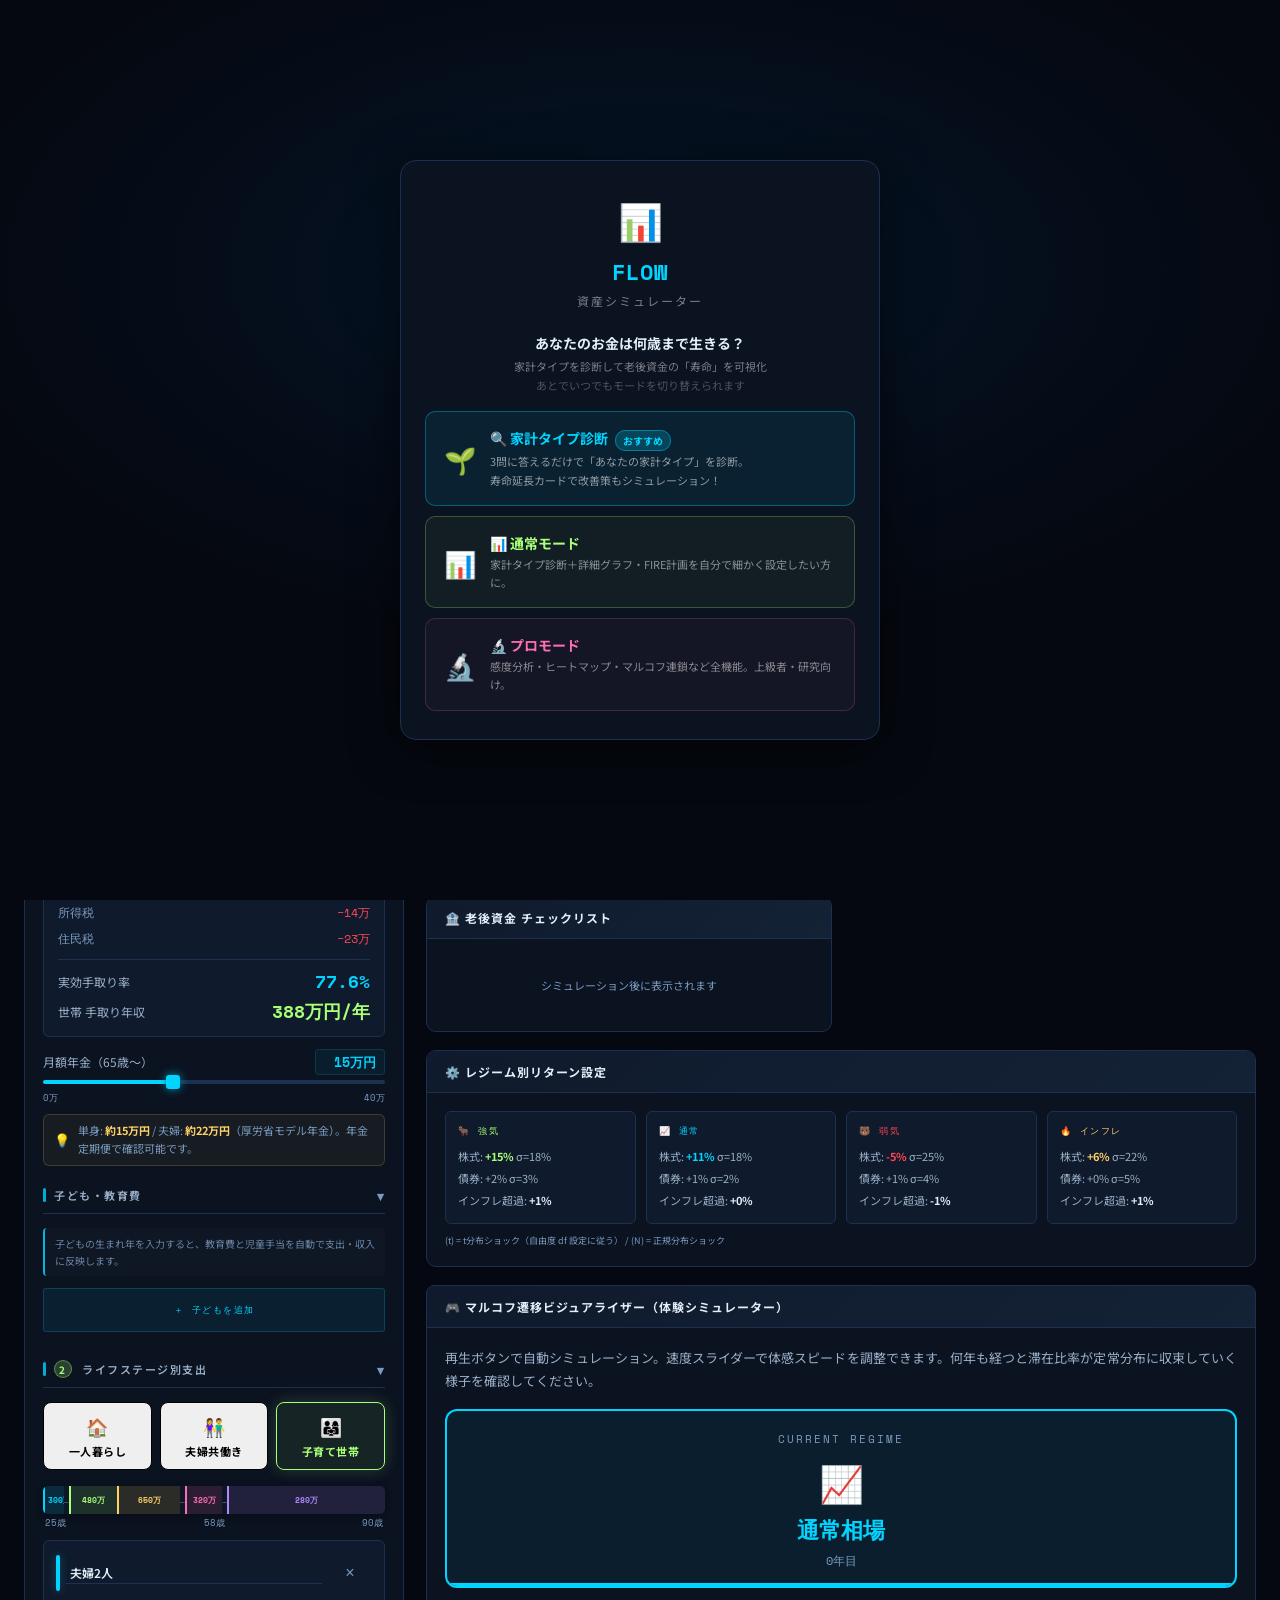
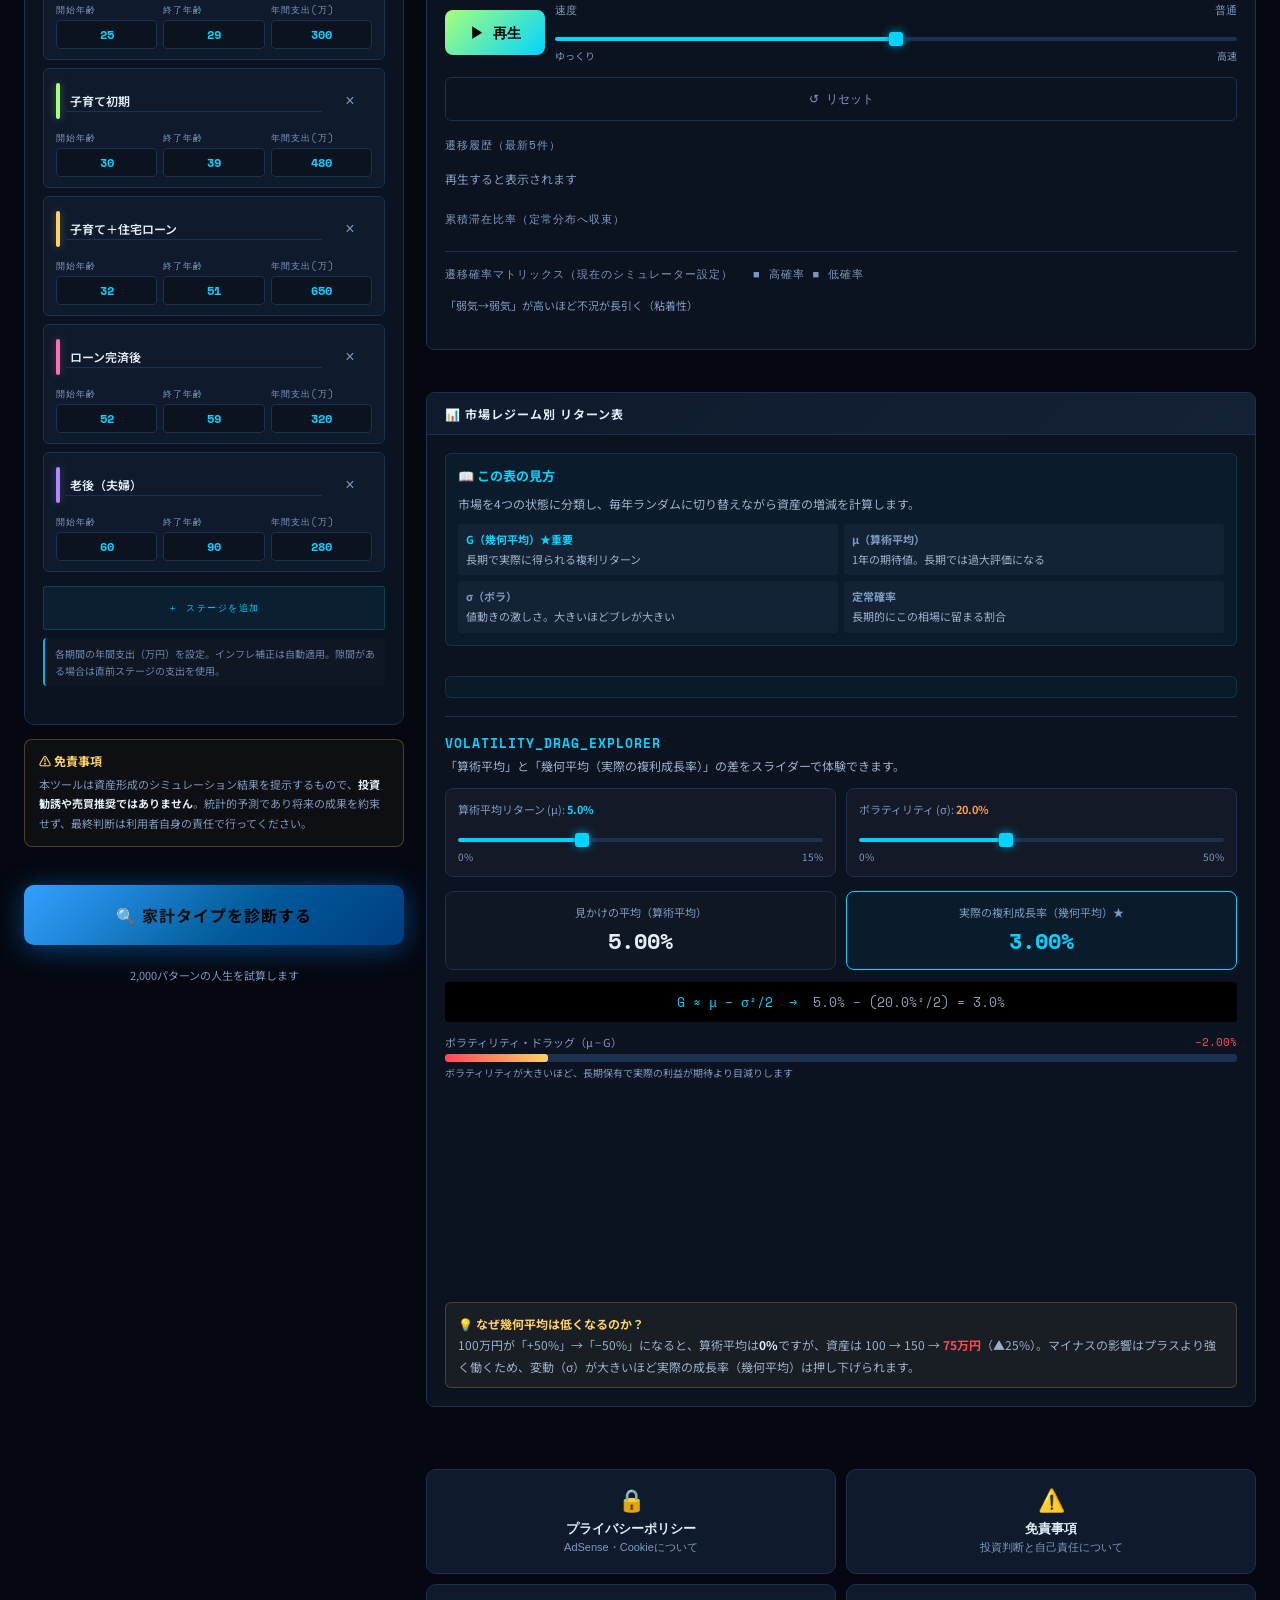
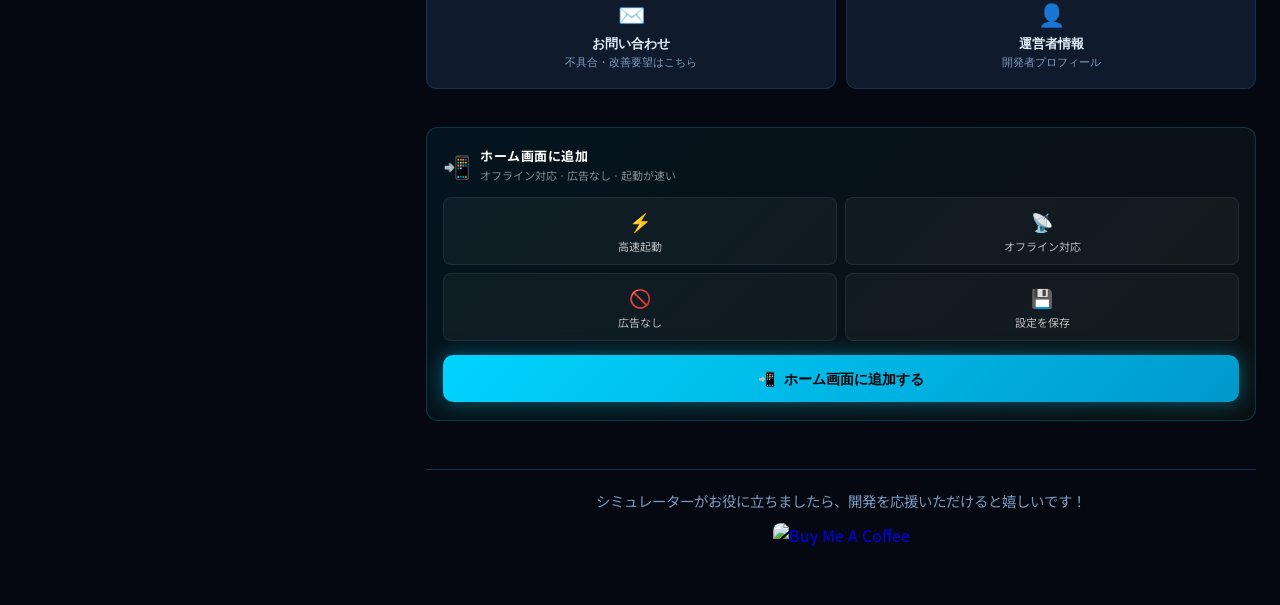
==== index.html @ 9e1165f8 "Add household diagnosis panel and refine UI Introduce a new household-type diagnosis engine (diagnos" ====
<!DOCTYPE html>
<html lang="ja">
<head>
<meta charset="UTF-8">
<link rel="manifest" href="./manifest.json">
<!-- ===== PWA: メタタグ ===== -->
<meta name="description" content="FLOW｜資産運用・早期退職シミュレーション。モンテカルロ法で成功率を算出。">
<meta property="og:title" content="FLOW | 資産シミュレーター">
<meta property="og:description" content="モンテカルロ法・マルコフ連鎖・t分布で将来の資産を2,000パターン試算。FIRE達成年齢と成功率を計算します。">
<meta property="og:type" content="website">
<meta property="og:locale" content="ja_JP">
<meta name="twitter:card" content="summary">
<meta name="twitter:title" content="FLOW | 資産シミュレーター">
<meta name="twitter:description" content="モンテカルロ法でFIRE達成確率を試算。無料・広告なし。">
<meta name="theme-color" content="#050810">
<meta name="mobile-web-app-capable" content="yes">
<meta name="apple-mobile-web-app-capable" content="yes">
<meta name="apple-mobile-web-app-status-bar-style" content="black-translucent">
<meta name="apple-mobile-web-app-title" content="FLOW">
<meta name="application-name" content="FLOW">
<meta name="msapplication-TileColor" content="#1e3a5f">
<meta name="format-detection" content="telephone=no">

<!-- Favicon -->
<link rel="icon" href="data:image/svg+xml,%3Csvg xmlns='http://www.w3.org/2000/svg' viewBox='0 0 32 32'%3E%3Crect width='32' height='32' rx='6' fill='%231e3a5f'/%3E%3Crect x='8' y='18' width='4' height='6' rx='1' fill='%2300d4ff'/%3E%3Crect x='14' y='12' width='4' height='12' rx='1' fill='%2300d4ff'/%3E%3Crect x='20' y='6' width='4' height='18' rx='1' fill='%23a8ff78'/%3E%3C/svg%3E">

<meta name="viewport" content="width=device-width, initial-scale=1.0, viewport-fit=cover">
<title>FLOW | 資産シミュレーター</title>

<!-- MathJax設定（最速キャプチャのためインライン維持） -->
<script>
  window.MathJax = {
    tex: {
      inlineMath: [['$', '$'], ['\\(', '\\)']],
      displayMath: [['$$', '$$'], ['\\[', '\\]']]
    }
  };
  // beforeinstallpromptを最速でキャプチャ
  window.__pwaInstallEvent = null;
  window.addEventListener('beforeinstallprompt', function(e) {
    e.preventDefault();
    window.__pwaInstallEvent = e;
  });
</script>

<!-- 外部ライブラリ
     SRI (Subresource Integrity) ハッシュ付き読み込み
     ※ハッシュ値は初回デプロイ時に下記コマンドで再生成してください:
       curl -s <URL> | openssl dgst -sha384 -binary | openssl base64 -A
     crossorigin="anonymous" は SRI 検証に必須です。
-->
<script id="MathJax-script" async
  src="https://cdn.jsdelivr.net/npm/mathjax@3/es5/tex-mml-chtml.js"
  integrity="sha384-Wuix6BuhrWbjDBs24bXrjf4ZQ5aFeFWBuKkFekO2t8xFU0iNaLQfp2K6/1Nxveei"
  crossorigin="anonymous"></script>
<link
  href="https://fonts.googleapis.com/css2?family=Noto+Sans+JP:wght@300;400;500;700&family=Space+Mono:wght@400;700&display=swap"
  rel="stylesheet"
  crossorigin="anonymous">
<script
  src="https://cdn.jsdelivr.net/npm/chart.js@4.4.0/dist/chart.umd.min.js"
  integrity="sha384-e6nUZLBkQ86NJ6TVVKAeSaK8jWa3NhkYWZFomE39AvDbQWeie9PlQqM3pmYW5d1g"
  crossorigin="anonymous"></script>
<script
  src="https://cdn.jsdelivr.net/npm/chartjs-plugin-annotation@3.0.1/dist/chartjs-plugin-annotation.min.js"
  integrity="sha384-oNtu+d18330MVFpltUTve1DatxCkkctlpA2AC3GulbVFOSqhHdDat3qHse/Lbuek"
  crossorigin="anonymous"></script>

<!-- アプリスタイルシート -->
<link rel="stylesheet" href="./styles.css">

<!-- 初心者モード補助スクリプト: setMode フックと FIRE 値固定 -->
<script>
(function() {
  'use strict';
  // setMode が splash.js で定義された後にラップする
  window.addEventListener('DOMContentLoaded', function() {
    var _origSetMode = window.setMode;
    window.setMode = function(mode) {
      if (typeof _origSetMode === 'function') _origSetMode(mode);
      // beginner モード時は FIRE threshold を 99999 に固定
      if (mode === 'beginner') {
        var ft = document.getElementById('fire-threshold');
        if (ft) { ft.value = 99999; ft.dispatchEvent(new Event('input', {bubbles:true})); }
      }
    };

    // スマホ：入力フォーカス時にズームを防ぐ（iOS Safari対策）
    // font-size 16px 以上なら自動ズームしない
    document.querySelectorAll('input[type="number"], input[type="range"]').forEach(function(el) {
      el.style.fontSize = el.style.fontSize || '';
    });
  });

  // スワイプでページが拡大しないようにtouch-actionを設定
  document.addEventListener('touchmove', function(e) {
    if (e.touches.length > 1) return; // ピンチズームは許可
  }, { passive: true });
})();
</script>

<!-- スプラッシュ画面ロジック（DOMContentLoaded前に実行が必要） -->
<script src="./splash.js"></script>

</head>
<body data-mode="beginner">

<!-- ===== MODE SELECTION SPLASH ===== -->
<div id="mode-splash" style="
  position:fixed;inset:0;z-index:99999;
  background:radial-gradient(ellipse 80% 60% at 50% 30%, rgba(0,80,150,.18) 0%, transparent 70%), var(--bg, #050810);
  display:flex;align-items:center;justify-content:center;
  padding:20px;
">
  <div style="
    max-width:480px;width:100%;
    background:var(--surface,#0b1220);
    border:1px solid var(--border,#1c3050);
    border-radius:16px;
    padding:32px 24px 28px;
    text-align:center;
    box-shadow:0 8px 48px rgba(0,0,0,.6);
  ">
    <div style="font-size:36px;margin-bottom:10px;">📊</div>
    <div style="font-family:'Space Mono',monospace;font-size:22px;font-weight:700;color:#00d4ff;letter-spacing:1px;margin-bottom:4px;">FLOW</div>
    <div style="font-size:12px;color:rgba(255,255,255,.45);letter-spacing:2px;margin-bottom:24px;">資産シミュレーター</div>

    <div style="font-size:14px;font-weight:700;color:#e2eef8;margin-bottom:4px;">
      あなたのお金は何歳まで生きる？
    </div>
    <div style="font-size:11px;color:rgba(255,255,255,.45);margin-bottom:16px;line-height:1.7;">
      家計タイプを診断して老後資金の「寿命」を可視化<br>
      <span style="opacity:.6;">あとでいつでもモードを切り替えられます</span>
    </div>

    <div style="display:flex;flex-direction:column;gap:10px;">
      <button onclick="startWithMode('beginner')" style="
        padding:16px 18px;border-radius:10px;border:1px solid rgba(0,212,255,.35);
        background:rgba(0,212,255,.08);color:#e2eef8;cursor:pointer;
        text-align:left;display:flex;align-items:center;gap:14px;
        transition:all .2s;font-family:'Noto Sans JP',sans-serif;
      " onmouseover="this.style.borderColor='rgba(0,212,255,.7)';this.style.background='rgba(0,212,255,.14)';"
         onmouseout="this.style.borderColor='rgba(0,212,255,.35)';this.style.background='rgba(0,212,255,.08)';">
        <span style="font-size:26px;">🌱</span>
        <div>
          <div style="font-size:14px;font-weight:700;color:#00d4ff;margin-bottom:4px;">🔍 家計タイプ診断 <span style="font-size:10px;background:rgba(0,212,255,.2);border:1px solid rgba(0,212,255,.4);padding:2px 7px;border-radius:10px;vertical-align:middle;margin-left:4px;">おすすめ</span></div>
          <div style="font-size:11px;color:rgba(255,255,255,.55);line-height:1.7;">3問に答えるだけで「あなたの家計タイプ」を診断。<br>寿命延長カードで改善策もシミュレーション！</div>
        </div>
      </button>

      <button onclick="startWithMode('normal')" style="
        padding:16px 18px;border-radius:10px;border:1px solid rgba(168,255,120,.25);
        background:rgba(168,255,120,.05);color:#e2eef8;cursor:pointer;
        text-align:left;display:flex;align-items:center;gap:14px;
        transition:all .2s;font-family:'Noto Sans JP',sans-serif;
      " onmouseover="this.style.borderColor='rgba(168,255,120,.6)';this.style.background='rgba(168,255,120,.1)';"
         onmouseout="this.style.borderColor='rgba(168,255,120,.25)';this.style.background='rgba(168,255,120,.05)';">
        <span style="font-size:26px;">📊</span>
        <div>
          <div style="font-size:14px;font-weight:700;color:#a8ff78;margin-bottom:3px;">📊 通常モード</div>
          <div style="font-size:11px;color:rgba(255,255,255,.5);line-height:1.6;">家計タイプ診断＋詳細グラフ・FIRE計画を自分で細かく設定したい方に。</div>
        </div>
      </button>

      <button onclick="startWithMode('pro')" style="
        padding:16px 18px;border-radius:10px;border:1px solid rgba(255,110,180,.2);
        background:rgba(255,110,180,.04);color:#e2eef8;cursor:pointer;
        text-align:left;display:flex;align-items:center;gap:14px;
        transition:all .2s;font-family:'Noto Sans JP',sans-serif;
      " onmouseover="this.style.borderColor='rgba(255,110,180,.5)';this.style.background='rgba(255,110,180,.09)';"
         onmouseout="this.style.borderColor='rgba(255,110,180,.2)';this.style.background='rgba(255,110,180,.04)';">
        <span style="font-size:26px;">🔬</span>
        <div>
          <div style="font-size:14px;font-weight:700;color:#ff6eb4;margin-bottom:3px;">🔬 プロモード</div>
          <div style="font-size:11px;color:rgba(255,255,255,.5);line-height:1.6;">感度分析・ヒートマップ・マルコフ連鎖など全機能。上級者・研究向け。</div>
        </div>
      </button>
    </div>

    <div id="splash-returning" style="display:none;margin-top:16px;">
      <button onclick="resumeSession()" style="
        width:100%;padding:11px;border-radius:8px;
        border:1px solid rgba(255,255,255,.12);background:rgba(255,255,255,.04);
        color:rgba(255,255,255,.55);font-size:12px;cursor:pointer;
        font-family:'Noto Sans JP',sans-serif;transition:all .2s;
      " onmouseover="this.style.background='rgba(255,255,255,.09)'"
         onmouseout="this.style.background='rgba(255,255,255,.04)'">
        🔄 前回の設定を復元して続ける
      </button>
    </div>
  </div>
</div>


<!-- ===== BEGINNER WIZARD (初心者モード) ===== -->
<div id="wizard-overlay">
  <div class="wizard-wrap">

    <!-- Progress dots (5 steps) -->
    <div class="wiz-dots" id="wiz-dots-wrap">
      <div class="wiz-dot active" id="wdot-0"></div>
      <div class="wiz-dot" id="wdot-1"></div>
      <div class="wiz-dot" id="wdot-2"></div>
      <div class="wiz-dot" id="wdot-3"></div>
      <div class="wiz-dot" id="wdot-4"></div>
    </div>

    <div id="wiz-cards">

      <!-- Step 0: 世帯タイプ -->
      <div class="wiz-card" id="wstep-0">
        <div class="wiz-step-label">Step 1 / 5 — 基本診断</div>
        <div class="wiz-question">働き方を<br>教えてください</div>
        <div class="wiz-sub">主な労働収入の形態を選んでください</div>
        <div style="display:flex;flex-direction:column;gap:12px;margin-bottom:28px;">
          <button class="wiz-choice-btn" id="wiz-type-single" onclick="selectHouseholdType('single')">
            <span style="font-size:22px;">🧑</span>
            <div>
              <div style="font-weight:700;font-size:15px;">ひとり（単身）</div>
              <div style="font-size:12px;color:var(--text-dim);margin-top:2px;">自分の収入のみ</div>
            </div>
          </button>
          <button class="wiz-choice-btn" id="wiz-type-single-spouse" onclick="selectHouseholdType('single-spouse')">
            <span style="font-size:22px;">👫</span>
            <div>
              <div style="font-weight:700;font-size:15px;">夫婦（片方が主な働き手）</div>
              <div style="font-size:12px;color:var(--text-dim);margin-top:2px;">専業主婦・主夫、またはパート配偶者あり</div>
            </div>
          </button>
          <button class="wiz-choice-btn" id="wiz-type-dual" onclick="selectHouseholdType('dual')">
            <span style="font-size:22px;">👫💼</span>
            <div>
              <div style="font-weight:700;font-size:15px;">夫婦共働き</div>
              <div style="font-size:12px;color:var(--text-dim);margin-top:2px;">二人とも正社員・自営業など</div>
            </div>
          </button>
        </div>
      </div>

      <!-- Step 1: 本人の年齢・年収 -->
      <div class="wiz-card" id="wstep-1" style="display:none;">
        <div class="wiz-step-label">Step 2 / 5 — あなたの情報</div>
        <div class="wiz-question" id="wiz-q1-title">あなたの<br>年齢と年収は？</div>
        <div class="wiz-sub">現在の年齢と額面年収（税込み）を入力してください</div>
        <div style="display:flex;gap:12px;margin-bottom:16px;">
          <div class="wiz-input-wrap" style="flex:1;">
            <input class="wiz-input" id="w-age" type="number" min="20" max="65" placeholder="35" inputmode="numeric">
            <span class="wiz-unit">歳</span>
          </div>
        </div>
        <div class="wiz-input-wrap" style="margin-bottom:20px;">
          <input class="wiz-input" id="w-income" type="number" min="100" max="5000" step="10" placeholder="450" inputmode="numeric">
          <span class="wiz-unit">万円/年</span>
        </div>
        <div class="wiz-hint">給与所得者の中央値は約 <strong style="color:var(--accent)">450万円</strong>（2023年・国税庁）</div>
        <div class="wiz-enter-hint">入力後 <kbd>Enter</kbd> で次へ</div>
        <button onclick="validateCurrentInput()" style="margin-top:16px;width:100%;padding:14px;background:linear-gradient(135deg,var(--accent),#007ab8);border:none;border-radius:10px;color:#000;font-weight:700;font-size:15px;cursor:pointer;font-family:var(--font-body);">次へ →</button>
      </div>

      <!-- Step 2: 配偶者情報（共働きのみ表示） -->
      <div class="wiz-card" id="wstep-2" style="display:none;">
        <div class="wiz-step-label">Step 3 / 5 — 配偶者の情報</div>
        <div class="wiz-question">配偶者の<br>年齢と年収は？</div>
        <div class="wiz-sub">配偶者の現在の年齢と額面年収を入力してください</div>
        <div style="display:flex;gap:12px;margin-bottom:16px;">
          <div class="wiz-input-wrap" style="flex:1;">
            <input class="wiz-input" id="w-age-b" type="number" min="20" max="65" placeholder="33" inputmode="numeric">
            <span class="wiz-unit">歳</span>
          </div>
        </div>
        <div class="wiz-input-wrap" style="margin-bottom:20px;">
          <input class="wiz-input" id="w-income-b" type="number" min="0" max="5000" step="10" placeholder="350" inputmode="numeric">
          <span class="wiz-unit">万円/年</span>
        </div>
        <div class="wiz-hint">共働き女性の給与中央値は約 <strong style="color:var(--accent)">300万円</strong>（2023年・国税庁）。<br>結果は<strong style="color:var(--accent)">世帯合算</strong>で計算されます。</div>
        <div class="wiz-enter-hint">入力後 <kbd>Enter</kbd> で次へ</div>
        <button onclick="validateCurrentInput()" style="margin-top:16px;width:100%;padding:14px;background:linear-gradient(135deg,var(--pink),#cc3399);border:none;border-radius:10px;color:#fff;font-weight:700;font-size:15px;cursor:pointer;font-family:var(--font-body);">次へ →</button>
      </div>

      <!-- Step 3: 子供の人数 -->
      <div class="wiz-card" id="wstep-3" style="display:none;">
        <div class="wiz-step-label" id="wiz-step3-label">Step 4 / 5 — 家族構成</div>
        <div class="wiz-question">お子さんは<br>何人いますか？</div>
        <div class="wiz-sub">教育費を自動で計算に組み込みます（0人でもOK）</div>
        <div style="display:grid;grid-template-columns:repeat(4,1fr);gap:10px;margin-bottom:24px;">
          <button class="wiz-choice-btn wiz-num-btn" onclick="selectChildren(0)">0人</button>
          <button class="wiz-choice-btn wiz-num-btn" onclick="selectChildren(1)">1人</button>
          <button class="wiz-choice-btn wiz-num-btn" onclick="selectChildren(2)">2人</button>
          <button class="wiz-choice-btn wiz-num-btn" onclick="selectChildren(3)">3人+</button>
        </div>
        <div class="wiz-hint" id="wiz-children-hint">公立ルートの場合、1人あたり <strong style="color:var(--accent)">約900万円</strong>（幼〜大）</div>
      </div>

      <!-- Step 4: 現在の資産 -->
      <div class="wiz-card" id="wstep-4" style="display:none;">
        <div class="wiz-step-label" id="wiz-step4-label">Step 5 / 5 — 現在の資産</div>
        <div class="wiz-question">今の貯金・<br>投資額は？</div>
        <div class="wiz-sub">預金・投資信託・株・確定拠出年金など<br>すべて合わせた総資産額</div>
        <div class="wiz-input-wrap" style="margin-bottom:20px;">
          <input class="wiz-input" id="w-savings" type="number" min="0" max="50000" step="10" placeholder="200" inputmode="numeric">
          <span class="wiz-unit">万円</span>
        </div>
        <div class="wiz-hint">30代の貯蓄中央値は約 <strong style="color:var(--accent)">150万円</strong>（金融広報中央委員会）</div>
        <div class="wiz-enter-hint">入力後 <kbd>Enter</kbd> で診断開始 🚀</div>
        <button onclick="validateCurrentInput()" style="margin-top:16px;width:100%;padding:16px;background:linear-gradient(135deg,#00e5ff,#0088cc);border:none;border-radius:12px;color:#000;font-weight:700;font-size:16px;cursor:pointer;font-family:var(--font-body);letter-spacing:1px;box-shadow:0 4px 24px rgba(0,212,255,.5);">🚀 診断スタート！</button>
      </div>

    </div><!-- /#wiz-cards -->

    <!-- Loading state -->
    <div id="wiz-loading">
      <div class="wiz-spinner"></div>
      <div class="wiz-loading-text" id="wiz-loading-msg">シミュレーション中...</div>
      <div class="wiz-loading-sub" id="wiz-loading-sub">2,000パターンの人生を試算しています</div>
    </div>

    <button class="wiz-skip" onclick="skipWizard()">詳細設定から自分で入力する →</button>
  </div>
</div>


  
<!-- フローティングSIMULATEボタン -->
<button id="floating-simulate" onclick="runSimulation()" class="hidden">
  <!-- 絵文字の代わりにアイコンクラスを使用 -->
  <i class="icon-fire"></i> シミュレーション実行
</button>

<div class="app">
  <div class="header">
    <!-- 📈を <i class="icon-fire"></i> に変更 -->
    <div class="header-logo"><i class="icon-fire"></i></div>
    <div class="header-text">
      <div class="header-sub">あしたの資産予報</div>
      <div class="header-title">FLOW</div>
      <div class="header-tagline">
      <span class="beginner-only normal-show" style="color:var(--accent)">🔍 家計タイプ診断 × 寿命延長カード</span>
      <span class="pro-only" style="color:var(--text-dim)">モンテカルロ法 × マルコフ連鎖 × t分布</span>
    </div>
    </div>
    <div class="header-right">
      <div class="header-badge" id="status-badge">READY</div>
      <div id="last-saved-label" style="font-size:9px;color:var(--text-dim);font-family:var(--font-mono);text-align:right;line-height:1.5;display:none;">
        <div>最終保存</div>
        <div id="last-saved-time" style="color:var(--accent3);"></div>
      </div>
    </div>
  </div>

  <!-- ★ ウェルカムバナー（初回ユーザー向け） -->
  <div id="welcome-banner" style="display:none;">
    <span class="wb-icon">🌟</span>
    <div class="wb-body">
      <div class="wb-title">FLOWへようこそ！ — まず3分で基本設定をしましょう</div>
      <div class="wb-desc">
        左パネルで「年齢・資産・収入」を入力 → <b style="color:var(--accent);">▶ シミュレーション実行</b> を押すだけで、あなたの資産の将来予測が表示されます。
      </div>
    </div>
    <button class="wb-close" onclick="document.getElementById('welcome-banner').style.display='none';localStorage.setItem('wb_dismissed','1');" aria-label="閉じる">×</button>
  </div>

  <!-- ステップフロー -->
  <nav class="step-flow" aria-label="設定ステップ">
    <a class="step-item s1" href="#step1-panel" aria-label="ステップ1: 基本設定">
      <div class="step-num">1</div>
      <div class="step-text">基本設定</div>
    </a>
    <span class="step-arrow" aria-hidden="true">›</span>
    <a class="step-item s2" href="#step2-panel" aria-label="ステップ2: 支出・ライフ">
      <div class="step-num">2</div>
      <div class="step-text">支出・ライフ</div>
    </a>
    <span class="step-arrow" aria-hidden="true">›</span>
    <a class="step-item s3" href="#step3-panel" aria-label="ステップ3: 難易度設定">
      <div class="step-num">3</div>
      <div class="step-text">難易度設定</div>
    </a>
    <span class="step-arrow" aria-hidden="true">›</span>
    <a class="step-item s4" href="#run-btn" aria-label="シミュレーション実行" style="background:rgba(0,229,255,.07);border:1px solid rgba(0,229,255,.2);">
      <div class="step-num">▶</div>
      <div class="step-text" style="color:var(--accent);font-weight:700;">SIMULATE！</div>
    </a>
    <span class="step-arrow" aria-hidden="true">›</span>
    <a class="step-item s5" aria-label="ステップ5: 結果確認">
      <div class="step-num">5</div>
      <div class="step-text">結果を見る</div>
    </a>
  </nav>

  <!-- ===== MODE SWITCHER ===== -->
  <div id="mode-switcher">
    <button class="mode-btn active" id="modeBtn-beginner" onclick="setMode('beginner')">
      <span class="mode-icon">🔍</span><span class="mode-label">診断</span>
    </button>
    <button class="mode-btn mode-normal" id="modeBtn-normal" onclick="setMode('normal')">
      <span class="mode-icon">📊</span><span class="mode-label">通常</span>
    </button>
    <button class="mode-btn mode-pro" id="modeBtn-pro" onclick="setMode('pro')">
      <span class="mode-icon">🔬</span><span class="mode-label">プロ</span>
    </button>
    <div style="flex:2;font-size:10px;color:var(--text-dim);padding:4px 8px;line-height:1.5;" id="mode-desc">
      🔍 診断モード：3問で家計タイプを診断。寿命延長カードで改善策を確認。
    </div>
  </div>

  <!-- ★ クイックスタートカード（初回のみ表示） -->
  <div id="quickstart-card" style="display:none;">
    <div class="qs-title">🚀 3ステップで診断できます</div>
    <div class="qs-steps">
      <a class="qs-step" href="#step1-panel" onclick="document.getElementById('step1-panel').scrollIntoView({behavior:'smooth'})">
        <div class="qs-num">1</div>
        <div class="qs-text"><b>基本設定</b><br>年齢・資産・年収を入力</div>
      </a>
      <a class="qs-step" href="#step2-panel" onclick="document.getElementById('step2-panel').scrollIntoView({behavior:'smooth'})">
        <div class="qs-num">2</div>
        <div class="qs-text"><b>支出設定</b><br>生活費のプリセットを選択</div>
      </a>
      <a class="qs-step" href="#step3-panel" onclick="document.getElementById('step3-panel').scrollIntoView({behavior:'smooth'})">
        <div class="qs-num">3</div>
        <div class="qs-text"><b>難易度を選んで実行</b><br>「普通」がおすすめです</div>
      </a>
      <a class="qs-step" onclick="runSimulation()" style="border-color:rgba(0,212,255,.3);background:rgba(0,212,255,.05);">
        <div class="qs-num" style="background:rgba(0,212,255,.25);border-color:rgba(0,212,255,.6);">▶</div>
        <div class="qs-text" style="color:var(--accent);"><b>実行！</b><br>約2秒で結果が出ます</div>
      </a>
    </div>
  </div>

  <!-- ===== URL SHARE BAR ===== -->
  <div id="url-share-bar" title="URLをコピーして設定を共有">
    <span style="font-size:13px;flex-shrink:0;">🔗</span>
    <input id="share-url-display" readonly value="設定を共有する..." onclick="this.select()">
    <span id="share-copied-badge">✓ コピー済み</span>
    <button class="share-copy-btn" onclick="copyShareUrl()" title="URLをコピー">コピー</button>
    <button class="share-icon-btn" onclick="shareToX()" title="Xでシェア" style="font-size:14px;font-weight:700;">𝕏</button>
  </div>

  <!-- slider delta tooltip -->
  <div id="slider-delta-tooltip">差分: +0万円</div>

  <div class="layout">
    <!-- ===== LEFT PANEL ===== -->
    <div style="display:flex;flex-direction:column;gap:14px;">

      <!-- ★ ツール概要ガイド -->
      <div class="panel" id="guide-panel">
        <button class="panel-header" style="cursor:pointer;justify-content:space-between;width:100%;background:none;border:none;text-align:left;" onclick="toggleGuidePanel()" aria-expanded="false" id="guide-toggle-btn">
          <span style="display:flex;align-items:center;gap:8px;"><span>📖</span> このシミュレーターの使い方</span>
          <span id="guide-toggle-icon" style="color:var(--text-dim);font-size:12px;transition:transform .3s;">▾</span>
        </button>
        <div id="guide-body" style="display:none;">
        <div class="panel-body">
          <p style="font-size:13px;color:var(--text-mid);line-height:1.9;margin-bottom:16px;">
            本ツールは、統計的な手法（<b style="color:var(--text);">モンテカルロ法</b>）を用いて、あなたの資産形成と将来の破綻リスクをシミュレーションするための高度な分析ツールです。
          </p>

          <!-- ステップ1 -->
          <div style="margin-bottom:14px;padding:12px;background:rgba(0,212,255,0.05);border-left:3px solid var(--accent);border-radius:0 6px 6px 0;">
            <div style="font-size:13px;font-weight:700;color:var(--accent);margin-bottom:8px;">1. 基本設定を入力する</div>
            <div style="font-size:12px;color:var(--text-mid);line-height:1.9;">
              まずは左側のパネルで、あなたの現在の状況と目標を設定しましょう。
              <ul style="margin:6px 0 0 16px;padding:0;">
                <li><b style="color:var(--text);">初期条件：</b>現在の年齢と、今持っている資産額を入力します。</li>
                <li><b style="color:var(--text);">FIRE目標：</b>「この金額が貯まったら仕事を辞める（または抑える）」という目標額を設定します。※FIREを考えていない方は、老後までに貯めたい目標金額を入力してください。到達すると自動的に「FIRE後（または目標達成後）」のライフスタイルへ計算が切り替わります。</li>
                <li><b style="color:var(--text);">収入・世帯：</b>世帯年収や手取り率、昇給率を設定します。共働き設定も可能です。</li>
              </ul>
            </div>
          </div>

          <!-- ステップ2 -->
          <div style="margin-bottom:14px;padding:12px;background:rgba(168,255,120,0.05);border-left:3px solid #a8ff78;border-radius:0 6px 6px 0;">
            <div style="font-size:13px;font-weight:700;color:#a8ff78;margin-bottom:8px;">2. ライフステージと支出をカスタマイズ</div>
            <div style="font-size:12px;color:var(--text-mid);line-height:1.9;">
              将来の支出は一定ではありません。
              <ul style="margin:6px 0 0 16px;padding:0;">
                <li><b style="color:var(--text);">子ども・教育費：</b>お子様の生まれ年を入力するだけで、教育費のピークや児童手当を自動で計算に組み込みます。</li>
                <li><b style="color:var(--text);">ライフステージ別支出：</b>「現役時代」「FIRE直後」「老後」など、時期に合わせた生活費を設定できます。プリセットボタンを使うと素早く設定可能です。</li>
              </ul>
            </div>
          </div>

          <!-- ステップ3 -->
          <div style="margin-bottom:14px;padding:12px;background:rgba(255,209,102,0.05);border-left:3px solid #ffd166;border-radius:0 6px 6px 0;">
            <div style="font-size:13px;font-weight:700;color:#ffd166;margin-bottom:8px;">3. 投資リスク（難易度）を選ぶ</div>
            <div style="font-size:12px;color:var(--text-mid);line-height:1.9;">
              市場の状況をどう想定するかを選びます。
              <ul style="margin:6px 0 0 16px;padding:0;">
                <li><b style="color:var(--text);">難易度ボタン：</b>「楽観（右肩上がり）」「標準」「過酷（不況多め）」から選択でき、将来の不確実性をシミュレーションに反映します。</li>
              </ul>
            </div>
          </div>

          <!-- ステップ4 -->
          <div style="margin-bottom:14px;padding:12px;background:rgba(0,212,255,0.05);border-left:3px solid var(--accent);border-radius:0 6px 6px 0;">
            <div style="font-size:13px;font-weight:700;color:var(--accent);margin-bottom:8px;">4. シミュレーションを実行する</div>
            <div style="font-size:12px;color:var(--text-mid);line-height:1.9;">
              設定が完了したら、最下部の <b style="color:var(--accent);">「▶ SIMULATE」</b> ボタンをクリックしてください。通常2,000回の人生を瞬時に試行し、統計的な結果を算出します。
            </div>
          </div>

          <!-- ステップ5 -->
          <div style="margin-bottom:16px;padding:12px;background:rgba(179,136,255,0.05);border-left:3px solid #b388ff;border-radius:0 6px 6px 0;">
            <div style="font-size:13px;font-weight:700;color:#b388ff;margin-bottom:8px;">5. 結果を分析する</div>
            <div style="font-size:12px;color:var(--text-mid);line-height:1.9;">
              実行後、右側のパネルに詳細なデータが表示されます。
              <ul style="margin:6px 0 0 16px;padding:0;">
                <li><b style="color:var(--text);">あなたのお金ロードマップ：</b>目標までの距離を3ステップで視覚化します。</li>
                <li><b style="color:var(--text);">成功率と破綻リスク：</b>100歳まで資産が持つ確率や、万が一の破綻確率をチェックしましょう。</li>
                <li><b style="color:var(--text);">達成年齢分布：</b>「早ければ◯歳、遅くとも◯歳」という目標達成時期の幅を確認できます。</li>
                <li><b style="color:var(--text);">老後資金チェックリスト：</b>65歳時点での資産や年金のバランスを自動評価します。</li>
              </ul>
            </div>
          </div>

          <!-- 注意事項 -->
          <div style="padding:10px 12px;background:rgba(255,209,102,0.07);border:1px solid rgba(255,209,102,0.25);border-radius:6px;font-size:12px;color:var(--text-mid);line-height:1.8;">
            <b style="color:var(--warning);">⚠️ ご注意</b>　このシミュレーターは統計的な予測であり、将来の成果を保証するものではありません。投資の最終判断はご自身の責任で行ってください。
          </div>
        </div>
      </div>
      </div>

      <div class="panel" id="step1-panel">
        <div class="panel-header"><span style="display:inline-flex;align-items:center;justify-content:center;width:22px;height:22px;background:rgba(0,212,255,.2);border:1px solid rgba(0,212,255,.4);border-radius:50%;font-size:11px;font-weight:700;color:var(--accent);flex-shrink:0;margin-right:4px;">1</span> 基本設定</div>
        <div class="panel-body">
          <!-- 入力完了度インジケーター -->
          <div id="setup-progress-wrap" style="margin-bottom:14px;">
            <div id="setup-progress-label" style="font-size:10px;color:var(--text-dim);font-family:var(--font-mono);margin-bottom:3px;display:flex;justify-content:space-between;">
              <span>設定完了度</span><span id="setup-pct">0%</span>
            </div>
            <div id="setup-progress-track" style="height:4px;background:var(--border);border-radius:2px;overflow:hidden;">
              <div id="setup-progress-bar-fill" style="height:100%;background:linear-gradient(90deg,var(--accent),var(--accent3));border-radius:2px;transition:width .4s ease;width:0%;"></div>
            </div>
          </div>

          <!-- 初期条件 -->
          <div class="param-section">
            <div class="param-section-label">初期条件</div>
            <div class="param-control">
              <div class="param-row"><span class="param-label">開始年齢</span><span class="param-value" id="val-start-age">35歳</span></div>
              <input type="range" id="start-age" min="25" max="55" step="1" value="30">
              <div class="range-labels"><span>25歳</span><span>55歳</span></div>
            </div>
<!-- 古い「現在の資産」のブロックは消して、ここから差し替え -->
<!-- 現在の資産のブロック -->
<div class="param-control">
  <div class="param-row">
    <span class="param-label">現在の資産 (万円)</span>
    <span id="val-initial-assets" style="display:none;">300</span>
    <input type="number" id="num-initial-assets" class="param-input-num"
           value="300" inputmode="numeric" min="0" max="10000" step="10"
           autocomplete="off" aria-label="現在の資産（万円）"
           style="width:90px;">
  </div>
  <input type="range" id="initial-assets" min="0" max="10000" step="10" value="300">
  <div class="range-labels"><span>0円</span><span>1億</span></div>
  <div class="input-context" style="margin-top:4px;">
    <span class="ic-icon">📊</span>
    <span>30代の中央値: <b>約150万円</b>、40代: <b>約300万円</b>（金融広報中央委員会）。預金・株・iDeCoを合算してください。</span>
  </div>
</div>
            <!-- ここまで -->

          </div> <!-- 基本設定セクションの終わり -->
<div class="param-control" id="fire-threshold-block">
  <div class="param-row">
    <span class="param-label">FIRE達成目標資産 (万円)</span>
    <span class="param-value" id="val-fire-threshold">10,000万円</span>
  </div>
  <input type="range" id="fire-threshold" min="1000" max="50000" step="500" value="10000">
  <div class="range-labels"><span>1,000万</span><span>5億円</span></div>
  <div id="fire-goal-explainer">
    この金額に達すると「FIRE達成」として計算が切り替わります。<b>FIREを目指さない方は老後の目標貯蓄額</b>として設定してください。
    <div class="fge-calc">
      <span>💡 月<input type="number" id="fire-monthly-exp" value="25" min="5" max="100" step="1"
        style="width:50px;background:transparent;border:none;border-bottom:1px solid rgba(255,209,102,.4);color:var(--warning);font-family:var(--font-mono);font-size:13px;font-weight:700;text-align:center;outline:none;padding:0 2px;"
        oninput="(function(v){var r=Math.round(v*12*25/100)*100;document.getElementById('fire-calc-result').textContent=r>=10000?(r/10000).toFixed(1)+'億円':r.toLocaleString()+'万円';})(this.value)">万円/月の生活費</span>
      <span style="color:var(--text-dim);">× 25年分 =</span>
      <span class="fge-result" id="fire-calc-result">7,500万円</span>
    </div>
  </div>
</div>

          <!-- 収入 -->
          <div class="param-section">
            <div class="param-section-label">世帯・収入</div>

            <!-- 世帯タイプ切り替え -->
            <div style="margin-bottom:14px;">
              <div style="font-size:11px;color:var(--text-mid);margin-bottom:8px;">世帯タイプ</div>
              <div style="display:grid;grid-template-columns:1fr 1fr;gap:6px;" id="household-btns">
                <button class="diff-btn diff-btn-active" id="hh-single" onclick="setHousehold('single')">
                  <div class="diff-icon">👤</div>
                  <div class="diff-label">単身</div>
                </button>
                <button class="diff-btn" id="hh-dual" onclick="setHousehold('dual')">
                  <div class="diff-icon">👫</div>
                  <div class="diff-label">共働き</div>
                </button>
              </div>
            </div>

            <!-- 本人収入 -->
            <div id="income-section-a">
              <div style="font-size:11px;color:var(--text-dim);letter-spacing:1px;margin-bottom:8px;" id="income-a-label">─ 収入</div>
              <div class="param-control">
                <div class="param-row"><span class="param-label">額面年収（現役中）</span><span class="param-value" id="val-income">500万円</span></div>
                <input type="range" id="income" min="200" max="5000" step="10" value="500">
                <div class="range-labels"><span>200万</span><span>5,000万</span></div>
                <div class="input-context">
                  <span class="ic-icon">📊</span>
                  <span>全国平均: <b>約443万円</b>（2023年・国税庁）　中央値: <b>約350万円</b>。税込み額面でOK。</span>
                </div>
              </div>
              <div class="param-control beginner-hide">
                <div class="param-row"><span class="param-label">昇給率（年）</span><span class="param-value" id="val-raise">1.5%</span></div>
                <input type="range" id="raise" min="0" max="8" step="0.5" value="1.5">
                <div class="range-labels"><span>0%</span><span>8%</span></div>
              </div>
            </div>

            <!-- パートナー収入（共働き時のみ表示） -->
            <div id="income-section-b" style="display:none;">
              <div style="font-size:11px;color:var(--pink);letter-spacing:1px;margin-bottom:8px;">─ パートナー収入</div>
              <div class="param-control">
                <div class="param-row"><span class="param-label">パートナー額面年収</span><span class="param-value" id="val-income-b" style="color:var(--pink);">300万円</span></div>
                <input type="range" id="income-b" min="0" max="3000" step="10" value="300">
                <div class="range-labels"><span>0万</span><span>3,000万</span></div>
              </div>
              <div class="param-control beginner-hide">
                <div class="param-row"><span class="param-label">パートナー昇給率（年）</span><span class="param-value" id="val-raise-b" style="color:var(--pink);">1.0%</span></div>
                <input type="range" id="raise-b" min="0" max="8" step="0.5" value="1.0">
                <div class="range-labels"><span>0%</span><span>8%</span></div>
              </div>
            </div>

            <!-- 簡易税金計算エンジン -->
            <div style="background:var(--surface2);border:1px solid var(--border);border-radius:6px;padding:12px 14px;margin-bottom:12px;">
              <div style="font-size:11px;color:var(--accent);font-family:var(--font-mono);letter-spacing:1px;margin-bottom:10px;">💳 簡易税金計算エンジン</div>
              <div id="tax-breakdown" style="font-size:12px;line-height:2.0;color:var(--text-mid);font-family:var(--font-mono);">
                <!-- JS で動的更新 -->
              </div>
              <div style="margin-top:8px;padding-top:8px;border-top:1px solid var(--border);">
                <div style="display:flex;justify-content:space-between;align-items:center;">
                  <span style="font-size:12px;color:var(--text-mid);">実効手取り率</span>
                  <span style="font-size:18px;font-weight:700;font-family:var(--font-mono);color:var(--accent);" id="effective-takehome">—</span>
                </div>
                <div style="display:flex;justify-content:space-between;align-items:center;margin-top:4px;">
                  <span style="font-size:12px;color:var(--text-mid);">世帯 手取り年収</span>
                  <span style="font-size:18px;font-weight:700;font-family:var(--font-mono);color:var(--accent3);" id="takehome-amount">—</span>
                </div>
              </div>
            </div>

            <!-- 隠しスライダー（後方互換用） -->
            <input type="range" id="take-home" min="60" max="95" step="1" value="80" style="display:none;">

            <div class="param-control">
              <div class="param-row"><span class="param-label">月額年金（65歳〜）</span><span class="param-value" id="val-pension">15万円</span></div>
              <input type="range" id="pension" min="0" max="40" step="1" value="15">
              <div class="range-labels"><span>0万</span><span>40万</span></div>
              <div class="input-context">
                <span class="ic-icon">💡</span>
                <span>単身: <b>約15万円</b> / 夫婦: <b>約22万円</b>（厚労省モデル年金）。年金定期便で確認可能です。</span>
              </div>
            </div>
            <div class="param-control beginner-hide">
              <div class="param-row"><span class="param-label">相続額（計2回）</span><span class="param-value" id="val-inheritance">500万円</span></div>
              <input type="range" id="inheritance" min="0" max="10000" step="100" value="500">
              <div class="range-labels"><span>0万</span><span>1億</span></div>
            </div>
          </div>

          <!-- インフレ率 -->
          <div class="param-section beginner-hide">
            <div class="param-section-label">インフレ</div>
            <div class="param-control">
              <div class="param-row"><span class="param-label">ベースインフレ率（年）</span><span class="param-value" id="val-base-infl">1.0%</span></div>
              <input type="range" id="base-infl" min="0" max="5" step="0.1" value="1.0">
              <div class="range-labels"><span>0%</span><span>5%</span></div>
            </div>
          </div>

          <!-- 子ども・教育費自動ステージング -->
          <div class="param-section" id="children-section">
            <div class="param-section-label">子ども・教育費</div>
            <div class="hint-text" style="margin-bottom:12px;">子どもの生まれ年を入力すると、教育費と児童手当を自動で支出・収入に反映します。</div>
            <div id="children-list"></div>
            <button class="normalize-btn" onclick="addChild()" style="width:100%;padding:7px;margin-bottom:8px;">＋ 子どもを追加</button>
            <!-- 児童手当サマリー -->
            <div id="child-benefit-summary" style="display:none;font-size:12px;color:var(--accent3);font-family:var(--font-mono);padding:8px 10px;background:rgba(168,255,120,.05);border:1px solid rgba(168,255,120,.15);border-radius:4px;margin-top:4px;"></div>
          </div>

          <!-- ライフステージ別支出 -->
          <div class="param-section" id="step2-panel">
            <div class="param-section-label"><span style="display:inline-flex;align-items:center;justify-content:center;width:18px;height:18px;background:rgba(168,255,120,.2);border:1px solid rgba(168,255,120,.4);border-radius:50%;font-size:10px;font-weight:700;color:var(--step2);flex-shrink:0;margin-right:2px;">2</span> ライフステージ別支出</div>

<!-- プリセットボタン：ネオン・トグルスタイル -->
  <div style="display:flex; flex-wrap:wrap; gap:8px; margin-bottom:16px;" id="preset-container">
    <button class="preset-btn" onclick="handlePresetClick(this, 'single')" title="一人暮らし〜老後"
      style="flex:1; min-width:100px; padding:10px 6px; background:var(--surface2); border:1px solid var(--border); border-radius:6px; color:var(--text-dim); font-size:11px; font-family:var(--font-body); cursor:pointer; transition:all 0.3s cubic-bezier(0.4, 0, 0.2, 1); display:flex; flex-direction:column; align-items:center; gap:4px;">
      <span style="font-size:18px;">🏠</span>
      <span style="font-weight:700; letter-spacing:0.5px;">一人暮らし</span>
    </button>

    <button class="preset-btn" onclick="handlePresetClick(this, 'couple')" title="共働き〜老後"
      style="flex:1; min-width:100px; padding:10px 6px; background:var(--surface2); border:1px solid var(--border); border-radius:6px; color:var(--text-dim); font-size:11px; font-family:var(--font-body); cursor:pointer; transition:all 0.3s cubic-bezier(0.4, 0, 0.2, 1); display:flex; flex-direction:column; align-items:center; gap:4px;">
      <span style="font-size:18px;">👫</span>
      <span style="font-weight:700; letter-spacing:0.5px;">夫婦共働き</span>
    </button>

    <button class="preset-btn" onclick="handlePresetClick(this, 'family')" title="子育て・住宅ローン込み"
      style="flex:1; min-width:100px; padding:10px 6px; background:var(--surface2); border:1px solid var(--border); border-radius:6px; color:var(--text-dim); font-size:11px; font-family:var(--font-body); cursor:pointer; transition:all 0.3s cubic-bezier(0.4, 0, 0.2, 1); display:flex; flex-direction:column; align-items:center; gap:4px;">
      <span style="font-size:18px;">👨‍👩‍👧</span>
      <span style="font-weight:700; letter-spacing:0.5px;">子育て世帯</span>
    </button>
  </div>

            <!-- タイムラインビジュアライザー -->
            <div id="expense-timeline-bar" style="margin-bottom:10px;"></div>

            <!-- ステージ一覧 -->
            <div id="expense-stages"></div>

            <!-- 追加ボタン -->
            <button class="normalize-btn" id="add-stage-btn" onclick="addExpStage()" style="width:100%;margin-top:6px;padding:7px;">＋ ステージを追加</button>

            <div class="hint-text" style="margin-top:8px;">各期間の年間支出（万円）を設定。インフレ補正は自動適用。隙間がある場合は直前ステージの支出を使用。</div>
          </div>

          <!-- ポートフォリオ & t分布 -->
          <div class="adv-section" id="adv-portfolio-section">
            <button class="adv-toggle open" onclick="toggleAdv('adv-portfolio-section')" type="button" aria-expanded="true">
              <span class="adv-toggle-left">
                <span class="adv-toggle-icon">▶</span>
                <span>📊 株式比率・リターン分布</span>
              </span>
            </button>
            <div class="adv-body open">
              <div class="adv-body-inner">
          <div class="param-section" style="margin-bottom:0;">
            <div class="param-control">
              <div class="param-row"><span class="param-label">株式比率（現役中）</span><span class="param-value" id="val-w-working">70%</span></div>
              <input type="range" id="w-working" min="0" max="100" step="5" value="70">
              <div class="range-labels"><span>0%</span><span>100%</span></div>
            </div>
            <div class="param-control">
              <div class="param-row"><span class="param-label">株式比率（FIRE後）</span><span class="param-value" id="val-w-retired">40%</span></div>
              <input type="range" id="w-retired" min="0" max="100" step="5" value="40">
              <div class="range-labels"><span>0%</span><span>100%</span></div>
            </div>
            <div class="param-control">
              <div class="param-row">
                <span class="param-label">株式ショック分布（自由度 df）</span>
                <span class="param-value" id="val-tdof" style="color:var(--warning);">t(df=5)</span>
              </div>
              <input type="range" id="tdof" min="2" max="30" step="1" value="5">
              <div class="range-labels"><span>df=2（裾が最も厚い）</span><span>df=30≒正規分布</span></div>
              <div class="hint-text">
                df が小さいほど暴騰・暴落が起きやすくなります。債券は正規分布のままです。<br>
                df=5がおススメ<br>
                ※ t(df) のショックは分散が 1 になるよう <b>√(df/(df−2))</b> で正規化済み
                
              </div>
            </div>
          </div>
              </div>
            </div>
          </div>

          <!-- 性別・寿命設定セクション（高度な設定） -->
<div class="adv-section normal-only" id="adv-longevity-section" style="margin-bottom:14px;">
  <button class="adv-toggle open" onclick="toggleAdv('adv-longevity-section')" type="button" aria-expanded="true">
    <span class="adv-toggle-left">
      <span class="adv-toggle-icon">▶</span>
      <span>🧬 寿命・属性設定（高度）</span>
    </span>
    <span class="adv-badge">ADVANCED</span>
  </button>
  <div class="adv-body open">
    <div class="adv-body-inner">
<div class="param-section" style="margin-bottom:0">
  <div class="param-section-label">属性設定</div>
  <div class="param-row" style="margin-bottom:8px;">
    <span class="param-label">性別</span>
    <div class="gender-toggle">
      <button id="btn-male" class="gender-btn active-m" onclick="setGender('male')">♂ 男性</button>
      <button id="btn-female" class="gender-btn" onclick="setGender('female')">♀ 女性</button>
    </div>
  </div>
  
  <div class="mortality-box" id="mortality-box"></div>
  <div style="height:10px;"></div>

  <div class="param-control" style="margin-bottom:0;">
    <div class="param-row">
      <span class="param-label">医療進歩による死亡率低下（年）</span>
      <!-- JS側の更新対象ID: sim-med-val -->
      <span class="param-value" id="sim-med-val">0.8%</span>
    </div>
    <!-- JS側の取得対象ID: med-adv -->
    <input type="range" id="med-adv" min="0" max="3" step="0.1" value="0.8">
    <div class="range-labels"><span>0%（なし）</span><span>3%（急速）</span></div>
    <div class="hint-text">値が大きいほど将来の死亡率が低下し、長寿シナリオが増えます。</div>
  </div>
</div>

<!-- グラフ・結果表示パネル -->
<div class="panel" style="margin-bottom: 0; margin-top: 14px;">
    <div class="panel-header">🧪 長寿リスク・シミュレーター</div>
    <div class="panel-body">
        <p style="font-size: 0.9em; color: var(--text-mid); margin-bottom: 20px;">
            「平均寿命」はあくまで平均に過ぎません。FIRE計画で最も危険なのは、想定外の長生きです。
        </p>

        <div style="display: grid; grid-template-columns: 1fr 1fr; gap: 20px; margin-bottom: 20px;">
            <div style="display: grid; grid-template-columns: 1fr 1fr; gap: 10px; grid-column: span 2;">
                <div style="background: rgba(var(--accent-rgb), 0.1); padding: 10px; border-radius: 8px; text-align: center;">
                    <div style="font-size: 0.75em; color: var(--text-mid);">95歳生存確率</div>
                    <div id="prob-95" style="font-size: 1.4em; font-weight: bold; color: var(--accent);">--%</div>
                </div>
                <div style="background: rgba(var(--accent-rgb), 0.1); padding: 10px; border-radius: 8px; text-align: center;">
                    <div style="font-size: 0.75em; color: var(--text-mid);">100歳生存確率</div>
                    <div id="prob-100" style="font-size: 1.4em; font-weight: bold; color: var(--accent);">--%</div>
                </div>
                <div style="grid-column: span 2; background: rgba(168, 255, 120, 0.1); padding: 10px; border-radius: 8px; text-align: center;">
                    <div style="font-size: 0.75em; color: var(--text-mid);">シミュレーション上の最大寿命目安</div>
                    <div id="max-age-est" style="font-size: 1.2em; font-weight: bold; color: #a8ff78;">--歳</div>
                </div>
            </div>
        </div>

        <div style="height: 250px; position: relative;">
            <canvas id="longevity-chart"></canvas>
        </div> 
        <p>ハザード関数 $h(x)$ において、毎年「その年に生存している」条件の下で翌年の死力を逐次計算することで、長寿化の影響を保守的に見積もります。</p>

    </div>
</div>
    </div>
  </div>
</div>


          <!-- シミュレーション回数 -->
          <div class="param-section" style="margin-bottom:0;margin-top:14px;" id="step3-panel">
            <div class="param-section-label"><span style="display:inline-flex;align-items:center;justify-content:center;width:18px;height:18px;background:rgba(255,209,102,.2);border:1px solid rgba(255,209,102,.4);border-radius:50%;font-size:10px;font-weight:700;color:var(--step3);flex-shrink:0;margin-right:2px;">3</span> 難易度・シミュレーション設定</div>

            <!-- 難易度モード -->
            <div style="margin-bottom:14px;">
              <div style="font-size:11px;color:var(--text-mid);margin-bottom:10px;font-weight:500;">📊 市場シナリオ（株式リターン・遷移確率を自動調整）</div>
              <div style="display:grid;grid-template-columns:repeat(3,1fr);gap:6px;" id="difficulty-btns">
                <button class="diff-btn" id="diff-hard"   onclick="setDifficulty('hard')">
                  <div class="diff-icon">💀</div>
                  <div class="diff-label">ハード</div>
                  <div class="diff-sub">暴落多発</div>
                </button>
                <div class="diff-btn-wrap">
                  <span class="diff-recommended-badge">おすすめ</span>
                  <button class="diff-btn diff-btn-active" id="diff-normal" onclick="setDifficulty('normal')">
                    <div class="diff-icon">📊</div>
                    <div class="diff-label">普通</div>
                    <div class="diff-sub">歴史的平均</div>
                    <div class="diff-effect-hint">長期実績ベースの<br>標準的な相場想定</div>
                  </button>
                </div>
                <button class="diff-btn" id="diff-easy"  onclick="setDifficulty('easy')">
                  <div class="diff-icon">🌈</div>
                  <div class="diff-label">楽観</div>
                  <div class="diff-sub">右肩上がり</div>
                </button>
              </div>
              <div id="difficulty-desc" style="margin-top:8px;font-size:10px;color:var(--text-dim);line-height:1.7;padding:8px 10px;background:rgba(255,255,255,.025);border-radius:4px;border-left:2px solid var(--accent);"></div>
            </div>

            <div class="param-control" style="margin-bottom:0;">
              <div class="param-row"><span class="param-label">試行回数</span><span class="param-value" id="val-nsims">2,000回</span></div>
              <input type="range" id="nsims" min="200" max="5000" step="200" value="2000">
              <div class="range-labels"><span>200</span><span>5,000</span></div>
            </div>
          </div>

        </div>
      </div>

      <!-- Transition Matrix はトルネードの後に移動 -->

      <!-- 免責事項（SIMULATEボタン前） -->
      <div style="margin-bottom:12px;padding:12px 14px;border:1px solid rgba(255,209,102,.25);border-radius:8px;background:rgba(255,209,102,.04);">
        <div style="color:var(--warning);font-weight:700;font-size:12px;margin-bottom:6px;">⚠️ 免責事項</div>
        <div style="font-size:11px;line-height:1.8;color:var(--text-dim);">
          本ツールは資産形成のシミュレーション結果を提示するもので、<b style="color:var(--text);">投資勧誘や売買推奨ではありません</b>。統計的予測であり将来の成果を約束せず、最終判断は利用者自身の責任で行ってください。
        </div>
      </div>

      <button class="run-btn" id="run-btn" onclick="runSimulation()">
        <span id="run-btn-text">🔍 家計タイプを診断する</span>
      </button>
      <div style="text-align:center;font-size:11px;color:var(--text-dim);margin-top:8px;" id="run-btn-subtext">
        <span id="run-nsims-display">2,000</span>パターンの人生を試算します
      </div>
      <div class="progress-bar" id="progress-bar">
        <div class="progress-fill" id="progress-fill"></div>
      </div>
    </div>

    <!-- ===== RIGHT PANEL ===== -->
    <div class="results-area">

      <!-- ★ シミュレーション条件サマリー -->
      <div class="panel" id="sim-condition-panel" style="display:none;">
        <div class="panel-header" style="justify-content:space-between;">
          <span>📋 シミュレーション条件</span>
          <span id="sim-cond-timestamp" style="font-size:9px;color:var(--text-dim);font-family:var(--font-mono);"></span>
        </div>
        <div class="panel-body" id="sim-condition-body" style="padding:14px 16px;"></div>
      </div>

      <!-- ①「いくら必要？」ゴールゲージ -->
      <div class="panel" id="goal-panel">
        <div class="panel-header">🎯 あなたのFIREロードマップ</div>
        <div class="panel-body" id="goal-body">
          <div class="placeholder-enhanced" style="height:auto;padding:20px;">
            <div style="font-size:28px;opacity:.35;">🎯</div>
            <div style="font-size:13px;color:var(--text-dim);line-height:1.8;text-align:center;">
              シミュレーション実行後に<br>
              <b style="color:var(--text);">FIRE達成までのロードマップ</b>が表示されます
            </div>
            <div class="pe-cta">▶ シミュレーションを実行してください</div>
          </div>
        </div>
      </div>

      <!-- ② 家計タイプ診断パネル (初心者・通常モード) -->
      <div id="diagnosis-panel" style="display:none;" class="beginner-only normal-show">
        <!-- diagnosis.js が描画 -->
      </div>

      <!-- ② 初心者サマリー (beginner mode only) - 旧UI (非表示) -->
      <div id="beginner-summary" style="display:none;" class="beginner-only">
        <!-- 老後の安全度ヘッダー -->
        <div style="display:flex;align-items:center;gap:10px;margin-bottom:14px;padding:14px 16px;background:rgba(0,212,255,.05);border:1px solid rgba(0,212,255,.15);border-radius:10px;">
          <div style="font-size:32px;">🏦</div>
          <div>
            <div style="font-size:16px;font-weight:700;color:var(--text);letter-spacing:.5px;">老後の安全度チェック</div>
            <div style="font-size:12px;color:var(--text-dim);margin-top:2px;">老後資金が持つかどうかを2,000パターンで診断</div>
          </div>
        </div>
        <div style="display:grid;grid-template-columns:1fr 1fr;gap:10px;margin-bottom:12px;">
          <div id="bsumm-ok" style="
            background:linear-gradient(135deg,rgba(168,255,120,.12),rgba(10,26,18,.9));
            border:1px solid rgba(168,255,120,.35); border-radius:10px;
            padding:18px 14px; text-align:center; display:none;
          ">
            <div style="font-size:34px;margin-bottom:8px;">✅</div>
            <div style="font-size:14px;font-weight:700;color:#a8ff78;margin-bottom:6px;">老後資金　安心</div>
            <div style="font-size:12px;color:var(--text-mid);line-height:1.8;" id="bsumm-ok-text">—</div>
          </div>
          <div id="bsumm-ng" style="
            background:linear-gradient(135deg,rgba(255,71,87,.1),rgba(32,10,13,.9));
            border:1px solid rgba(255,71,87,.35); border-radius:10px;
            padding:18px 14px; text-align:center; display:none;
          ">
            <div style="font-size:34px;margin-bottom:8px;">⚠️</div>
            <div style="font-size:14px;font-weight:700;color:#ff4757;margin-bottom:6px;">資金不足の可能性</div>
            <div style="font-size:12px;color:var(--text-mid);line-height:1.8;" id="bsumm-ng-text">—</div>
          </div>
          <div class="kpi-card success" style="grid-column:span 2;">
            <div style="font-size:11px;color:var(--text-dim);letter-spacing:1px;margin-bottom:6px;">🔑 最重要指標</div>
            <div class="kpi-label">老後まで資産が持つ確率</div>
            <div class="kpi-value" id="bsumm-survival" style="font-size:38px;">—</div>
            <div class="kpi-sub">2,000パターンのうち資産が尽きなかった割合</div>
          </div>
          <div class="kpi-card info">
            <div class="kpi-label">60歳時の推定資産</div>
            <div class="kpi-value" id="bsumm-asset60">—</div>
            <div class="kpi-sub">中央値シナリオ</div>
          </div>
          <div class="kpi-card" style="border-color:rgba(179,136,255,.25);">
            <div style="position:absolute;top:0;left:0;right:0;height:2px;background:linear-gradient(90deg,#b388ff,transparent);"></div>
            <div class="kpi-label">老後に必要な資産額</div>
            <div class="kpi-value" id="bsumm-need" style="color:#b388ff;">—</div>
            <div class="kpi-sub">60歳〜寿命（年金補填後）</div>
          </div>
          <div class="kpi-card warning" style="grid-column:span 2;">
            <div class="kpi-label">老後の月々の余裕額（目安）</div>
            <div class="kpi-value" id="bsumm-monthly">—</div>
            <div class="kpi-sub">年金込み・インフレ反映後の使えるお金</div>
          </div>
        </div>
        <div id="bsumm-advice" style="
          padding:14px 16px; border-radius:10px;
          background:rgba(0,212,255,.05); border:1px solid rgba(0,212,255,.2);
          font-size:13px; color:var(--text-mid); line-height:2;
        "></div>
      </div>

      <!-- ② KPI 2段構成 -->
      <div id="kpi-section" style="display:none;" class="normal-only pro-only">
        <!-- 上段: FIRE -->
        <div style="font-size:9px;color:var(--text-dim);letter-spacing:2.5px;text-transform:uppercase;margin-bottom:8px;display:flex;align-items:center;gap:8px;">
          <span style="display:inline-block;width:12px;height:1px;background:var(--accent);"></span>FIRE シナリオ
        </div>
        <div class="kpi-grid" style="margin-bottom:16px;">
          <div class="kpi-card success">
            <div class="kpi-label">FIRE 成功率</div>
            <div class="kpi-value" id="kpi-success">—</div>
            <div class="kpi-sub">資産が尽きず天寿を全う</div>
          </div>
          <div class="kpi-card warning">
            <div class="kpi-label">FIRE 達成年齢 <span style="font-size:8px;opacity:.7;">(中央値)</span></div>
            <div class="kpi-value" id="kpi-fire-age">—</div>
            <div class="kpi-sub" id="kpi-fire-sub">目標資産到達年齢</div>
          </div>
          <div class="kpi-card info">
            <div class="kpi-label">FIRE まであと</div>
            <div class="kpi-value" id="kpi-fire-gap">—</div>
            <div class="kpi-sub" id="kpi-fire-gap-sub">目標資産との差額</div>
          </div>
          <div class="kpi-card danger">
            <div class="kpi-label">破綻率</div>
            <div class="kpi-value" id="kpi-bankrupt">—</div>
            <div class="kpi-sub">生前に資産がゼロになる確率</div>
          </div>
          <div class="kpi-card pink">
            <div class="kpi-label">中央値 寿命</div>
            <div class="kpi-value" id="kpi-death-age">—</div>
            <div class="kpi-sub"> モデル</div>
          </div>
        </div>

        <!-- 下段: 老後 -->
        <div style="font-size:9px;color:var(--text-dim);letter-spacing:2.5px;text-transform:uppercase;margin-bottom:8px;display:flex;align-items:center;gap:8px;">
          <span style="display:inline-block;width:12px;height:1px;background:#b388ff;"></span>老後 シナリオ
        </div>
        <div class="kpi-grid">
          <div class="kpi-card" style="border-color:rgba(179,136,255,.25);">
            <div style="position:absolute;top:0;left:0;right:0;height:2px;background:linear-gradient(90deg,#b388ff,transparent);"></div>
            <div class="kpi-label">65歳時 中央値資産</div>
            <div class="kpi-value" id="kpi-age65" style="color:#b388ff;text-shadow:0 0 20px rgba(179,136,255,.4);">—</div>
            <div class="kpi-sub">シミュレーション中央値</div>
          </div>
          <div class="kpi-card" style="border-color:rgba(179,136,255,.25);">
            <div style="position:absolute;top:0;left:0;right:0;height:2px;background:linear-gradient(90deg,#b388ff,transparent);"></div>
            <div class="kpi-label">65歳時 必要資産</div>
            <div class="kpi-value" id="kpi-need65" style="color:#b388ff;text-shadow:0 0 20px rgba(179,136,255,.4);">—</div>
            <div class="kpi-sub" id="kpi-need65-sub">老後支出 × 残余年数（年金控除後）</div>
          </div>
          <div class="kpi-card" style="border-color:rgba(179,136,255,.25);">
            <div style="position:absolute;top:0;left:0;right:0;height:2px;background:linear-gradient(90deg,#b388ff,transparent);"></div>
            <div class="kpi-label">老後 余裕額</div>
            <div class="kpi-value" id="kpi-retire-surplus" style="color:#b388ff;">—</div>
            <div class="kpi-sub">65歳資産 − 必要額</div>
          </div>
          <div class="kpi-card" style="border-color:rgba(179,136,255,.25);">
            <div style="position:absolute;top:0;left:0;right:0;height:2px;background:linear-gradient(90deg,#b388ff,transparent);"></div>
            <div class="kpi-label">死亡時 中央値資産</div>
            <div class="kpi-value" id="kpi-median" style="color:#b388ff;">—</div>
            <div class="kpi-sub">遺産・最終資産の目安</div>
          </div>
          <div class="kpi-card" style="border-color:rgba(179,136,255,.25);">
            <div style="position:absolute;top:0;left:0;right:0;height:2px;background:linear-gradient(90deg,#b388ff,transparent);"></div>
            <div class="kpi-label">老後 月あたり使える額</div>
            <div class="kpi-value" id="kpi-monthly-retire" style="color:#b388ff;">—</div>
            <div class="kpi-sub">年金込み・インフレ後</div>
          </div>
        </div>
      </div>

      <!-- ③ チャート -->
      <div class="panel">
        <div class="panel-header" style="justify-content:space-between;align-items:center;flex-wrap:wrap;gap:6px;">
          <span style="display:flex;align-items:center;gap:8px;">
            📈 資産推移シミュレーション
            <span id="sim-count-badge" style="display:none;font-size:9px;padding:2px 7px;background:rgba(168,255,120,.1);border:1px solid rgba(168,255,120,.25);color:var(--accent3);border-radius:3px;font-family:var(--font-mono);"></span>
          </span>
          <div style="display:flex;align-items:center;gap:8px;">
            <!-- 実質価値トグル -->
            <label style="display:flex;align-items:center;gap:5px;cursor:pointer;font-size:10px;color:var(--text-dim);font-family:var(--font-mono);">
              <button id="real-toggle-wrap" role="switch" aria-checked="true" aria-label="実質価値表示の切り替え"
                onclick="toggleRealValue()" style="position:relative;width:32px;height:16px;flex-shrink:0;background:none;border:none;padding:0;cursor:pointer;">
                <div style="position:absolute;inset:0;background:var(--accent);border-radius:8px;transition:background .2s;" id="real-toggle-bg"></div>
                <div style="position:absolute;top:2px;left:2px;width:12px;height:12px;background:#fff;border-radius:50%;transition:transform .2s;box-shadow:0 1px 3px rgba(0,0,0,.4);transform:translateX(16px);" id="real-toggle-knob"></div>
              </button>
              実質価値
            </label>
            <span id="chart-legend-note" style="font-size:9px;color:var(--text-dim);letter-spacing:1px;"></span>
          </div>
        </div>
        <!-- 購買力KPI（実質価値ON時に表示） -->
        <div id="purchasing-power-kpi" style="display:none;padding:8px 16px;background:rgba(255,209,102,0.07);border-bottom:1px solid rgba(255,209,102,0.2);">
          <div style="font-size:11px;color:#ffd166;font-family:var(--font-mono);letter-spacing:1px;margin-bottom:4px;">💰 購買力アラート</div>
          <div id="purchasing-power-text" style="font-size:12px;color:var(--text-mid);line-height:1.7;"></div>
        </div>
        <div id="chart-container"
             role="figure"
             aria-label="資産推移シミュレーショングラフ（シミュレーション実行後に更新されます）">
          <div id="first-run-guide">
            <div class="frg-emoji">📊</div>
            <div class="frg-title">
              <span class="beginner-only normal-show">家計タイプ診断の準備ができています</span>
              <span class="pro-only">シミュレーションの準備ができています</span>
            </div>
            <div class="frg-desc">
              左パネルで設定を確認したら、<br>
              下の<b style="color:var(--accent);">「▶ シミュレーション実行」</b>ボタンを押してください。<br><br>
              あなたの家計タイプを診断し、<b style="color:var(--accent);">2,000通り</b>の未来を試算。<br>
              <b>FIRE達成確率・老後資金・破綻リスク</b>を可視化します。
            </div>
            <div class="frg-arrow">←</div>
            <button onclick="runSimulation()" style="padding:12px 28px;background:linear-gradient(135deg,#00e5ff,#0088cc);border:none;border-radius:10px;color:#000;font-size:14px;font-weight:700;cursor:pointer;font-family:var(--font-body);letter-spacing:1px;box-shadow:0 4px 20px rgba(0,212,255,.4);">
              ▶ 今すぐシミュレーション
            </button>
          </div>
        </div>
        <!-- チャートのテキストサマリー（スクリーンリーダー用・WCAG 1.1.1 非テキストコンテンツ対応）
             updateChartA11ySummary() によってシミュレーション完了後に内容が挿入される。
             aria-live="polite" でスクリーンリーダーに変更を通知する。-->
        <div id="chart-a11y-summary"
             role="region"
             aria-label="グラフのテキストサマリー"
             aria-live="polite"
             style="display:none;">
        </div>
      </div>

      <!-- ④ 分布バー + 解説 -->
      <div class="panel">
        <div class="panel-header">📊 シナリオ分布</div>
        <div class="panel-body">
          <div class="dist-bar" id="dist-bar-wrap">
            <div class="dist-segment" id="dist-fire"     style="background:linear-gradient(90deg,#a8ff78,#7de858);color:#000;width:0%;"></div>
            <div class="dist-segment" id="dist-early"    style="background:linear-gradient(90deg,#ffd166,#e8ba45);color:#000;width:0%;"></div>
            <div class="dist-segment" id="dist-bankrupt" style="background:linear-gradient(90deg,#ff4757,#cc2233);color:#fff;width:0%;"></div>
          </div>
          <div style="display:flex;gap:12px;flex-wrap:wrap;margin-top:6px;">
            <div class="dist-legend-item beginner-hide"><div class="dist-legend-dot" style="background:#a8ff78;"></div><span id="dist-fire-pct">—</span> FIRE達成・資産を残して天寿</div>
            <div class="dist-legend-item"><div class="dist-legend-dot" style="background:#ffd166;"></div><span id="dist-early-pct">—</span> 未FIRE・資産は保全</div>
            <div class="dist-legend-item"><div class="dist-legend-dot" style="background:#ff4757;"></div><span id="dist-bankrupt-pct">—</span> 破綻（生前に資産ゼロ）</div>
          </div>
        </div>
      </div>

      <!-- ⑤ 下段2カラム: 分布テーブル + 老後資金チェックリスト -->
      <div class="bottom-grid">
        <!-- FIRE年齢分布 -->
        <div class="panel beginner-hide">
          <div class="panel-header">🗓️ FIRE 達成年齢 分布</div>
          <div class="panel-body">
            <table class="fire-table">
              <thead><tr><th>シナリオ</th><th>FIRE 年齢</th><th>残り年数</th></tr></thead>
              <tbody>
                <tr><td>🚀 最速（P10）</td><td id="fire-p10">—</td><td id="fire-p10-y">—</td></tr>
                <tr><td>早め（P25）</td><td id="fire-p25">—</td><td id="fire-p25-y">—</td></tr>
                <tr><td>⭐ 中央値（P50）</td><td id="fire-p50">—</td><td id="fire-p50-y">—</td></tr>
                <tr><td>遅め（P75）</td><td id="fire-p75">—</td><td id="fire-p75-y">—</td></tr>
                <tr><td>🐢 遅延（P90）</td><td id="fire-p90">—</td><td id="fire-p90-y">—</td></tr>
                <tr><td>未達成率</td><td id="fire-never" colspan="2">—</td></tr>
              </tbody>
            </table>
          </div>
        </div>

        <!-- 老後資金チェックリスト -->
        <div class="panel">
          <div class="panel-header">🏦 老後資金 チェックリスト</div>
          <div class="panel-body" id="retire-checklist">
            <div style="color:var(--text-dim);font-size:11px;text-align:center;padding:20px 0;">シミュレーション後に表示されます</div>
          </div>
        </div>

        <!-- ★ シミュレーション結果 解説パネル -->
        <div class="panel" id="sim-commentary-panel" style="display:none;">
          <div class="panel-header">📋 シミュレーション結果の解説</div>
          <div class="panel-body" id="sim-commentary-body"></div>
        </div>

        <!-- ★ アクションプラン：成功率90%への道 -->
        <div class="panel" id="action-plan-panel">
          <div class="panel-header" style="justify-content:space-between;">
            <span>🎯 成功率 90% への改善シミュレーター</span>
            <span id="action-plan-badge" style="font-size:9px;padding:3px 8px;background:rgba(168,255,120,.1);border:1px solid rgba(168,255,120,.2);color:#a8ff78;border-radius:3px;font-family:var(--font-mono);letter-spacing:1px;">LIVE</span>
          </div>
          <div class="panel-body">
            <div id="action-plan-body">
              <div style="color:var(--text-dim);font-size:11px;text-align:center;padding:20px 0;">シミュレーション後に表示されます</div>
            </div>
          </div>
        </div>

        <!-- ★ 安全キャッシュバッファ評価 -->
        <div class="panel" id="cash-buffer-panel" style="display:none;">
          <div class="panel-header">🛡️ 安全資金（キャッシュバッファ）評価</div>
          <div class="panel-body" id="cash-buffer-body">
          </div>
        </div>
      </div>

      <!-- ⑥ レジーム設定カード -->
      <div class="panel">
        <div class="panel-header">⚙️ レジーム別リターン設定</div>
        <div class="panel-body">
          <div style="display:grid;grid-template-columns:repeat(auto-fit,minmax(130px,1fr));gap:10px;">
            <div class="regime-card">
              <div style="font-size:9px;font-family:var(--font-mono);color:var(--bull);text-transform:uppercase;letter-spacing:1.5px;margin-bottom:7px;">🐂 強気</div>
              <div style="font-size:11px;line-height:2;color:var(--text-mid);">株式: <b style="color:var(--bull);">+12%</b> σ=18%<br>債券: +2% σ=3%<br>インフレ超過: <b style="color:var(--text);">+2%</b></div>
            </div>
            <div class="regime-card">
              <div style="font-size:9px;font-family:var(--font-mono);color:var(--normal);text-transform:uppercase;letter-spacing:1.5px;margin-bottom:7px;">📈 通常</div>
              <div style="font-size:11px;line-height:2;color:var(--text-mid);">株式: <b style="color:var(--normal);">+5%</b> σ=15%<br>債券: +1% σ=2%<br>インフレ超過: <b style="color:var(--text);">0%</b></div>
            </div>
            <div class="regime-card">
              <div style="font-size:9px;font-family:var(--font-mono);color:var(--bear);text-transform:uppercase;letter-spacing:1.5px;margin-bottom:7px;">🐻 弱気</div>
              <div style="font-size:11px;line-height:2;color:var(--text-mid);">株式: <b style="color:var(--bear);">-10%</b> σ=25%<br>債券: 0% σ=4%<br>インフレ超過: <b style="color:var(--text);">-1%</b></div>
            </div>
            <div class="regime-card">
              <div style="font-size:9px;font-family:var(--font-mono);color:var(--infla);text-transform:uppercase;letter-spacing:1.5px;margin-bottom:7px;">🔥 インフレ</div>
              <div style="font-size:11px;line-height:2;color:var(--text-mid);">株式: <b style="color:var(--infla);">+2%</b> σ=20%<br>債券: +4% σ=5%<br>インフレ超過: <b style="color:var(--text);">+4%</b></div>
            </div>
          </div>
          <div style="font-size:9px;color:var(--text-dim);margin-top:10px;line-height:1.6;">(t) = t分布ショック（自由度 df 設定に従う） / (N) = 正規分布ショック</div>
        </div>
      </div>

      <!-- ⑦ ヒートマップ -->
      <div class="panel sensitivity-section pro-only" style="margin-top:0;">
        <div class="panel-header">🌡️ 感度分析：株式比率ヒートマップ</div>
        <div class="panel-body">
          <p style="font-size:12px;color:var(--text-dim);margin-bottom:16px;line-height:1.7;">
            現役時・FIRE後の株式比率を 0〜100% で格子状に変化させ、各セルの<b style="color:var(--text);">FIRE成功率</b>をヒートマップで可視化します。緑が高成功率、赤が低成功率です。
          </p>

          <!-- 実行ボタン -->
          <button id="btn-heat-analysis" onclick="runSensitivityAnalysis()"
            style="width:100%;padding:16px;background:linear-gradient(135deg,var(--accent) 0%,#007ab8 100%);
                   border:none;border-radius:8px;color:#000;font-family:var(--font-mono);
                   font-size:14px;font-weight:700;letter-spacing:2px;cursor:pointer;
                   transition:all .25s;box-shadow:var(--glow-accent);margin-bottom:14px;">
            🔥 ヒートマップ分析を実行
          </button>

          <!-- 進捗バー -->
          <div id="heat-progress-container" style="display:none;margin-bottom:14px;">
            <div style="display:flex;justify-content:space-between;font-size:11px;color:var(--text-dim);font-family:var(--font-mono);margin-bottom:4px;">
              <span>計算中…（6×6 = 36セル）</span>
              <span id="heat-progress-pct">0%</span>
            </div>
            <div style="background:var(--border);border-radius:3px;height:6px;overflow:hidden;">
              <div id="heat-progress-bar" style="width:0%;height:100%;background:linear-gradient(90deg,var(--accent),var(--accent3));transition:width 0.15s;border-radius:3px;"></div>
            </div>
          </div>

          <!-- ヒートマップ本体（Chart.jsで描画） -->
          <div id="heatmap-wrap" style="display:none;">
            <div style="display:flex;align-items:stretch;">
              <!-- Chart.js canvas（Y軸目盛りはChart.js内で描画） -->
              <div style="flex:1;position:relative;" id="heatmap-canvas-container">
                <canvas id="sensitivityHeatmap"></canvas>
              </div>
            </div>

            <!-- カラースケール凡例 -->
            <div style="display:flex;flex-direction:column;align-items:center;gap:6px;margin-top:14px;">
              <div style="font-size:9px;color:var(--text-dim);font-family:var(--font-mono);letter-spacing:1.5px;text-transform:uppercase;">FIRE成功率カラースケール</div>
              <div style="display:flex;align-items:center;gap:8px;width:100%;max-width:320px;">
                <span style="font-size:10px;color:var(--danger);font-family:var(--font-mono);flex-shrink:0;">0%</span>
                <div style="position:relative;height:12px;flex:1;border-radius:6px;overflow:visible;
                  background:linear-gradient(90deg,#ff4757 0%,#ff9a3c 25%,#ffd166 50%,#7fff9a 75%,#a8ff78 100%);">
                  <!-- 50%マーカー -->
                  <div style="position:absolute;left:50%;top:-4px;transform:translateX(-50%);font-size:9px;color:var(--text-dim);font-family:var(--font-mono);white-space:nowrap;">50%</div>
                  <!-- 70%マーカー -->
                  <div style="position:absolute;left:70%;bottom:-14px;transform:translateX(-50%);font-size:9px;color:#ffd166;font-family:var(--font-mono);white-space:nowrap;">70%</div>
                  <!-- 90%マーカー -->
                  <div style="position:absolute;left:90%;bottom:-14px;transform:translateX(-50%);font-size:9px;color:#a8ff78;font-family:var(--font-mono);white-space:nowrap;">90%</div>
                </div>
                <span style="font-size:10px;color:var(--accent3);font-family:var(--font-mono);flex-shrink:0;">100%</span>
              </div>
              <div style="font-size:9px;color:var(--text-dim);margin-top:8px;">🟡 70%= 最低ライン　🟢 90%= 安全圏</div>
            </div>
          </div>

          <!-- インサイトボックス -->
          <div id="heatmap-insight-box" style="display:none;margin-top:20px;"></div>
        </div>
      </div>

<!-- ★ トルネードチャート & 安全率パネル -->
<div class="panel sensitivity-section pro-only" style="margin-top:0;" id="tornado-panel">
  <div class="panel-header">🌪️ 感度分析：トルネードチャート & 安全率</div>
  <div class="panel-body">
    <p style="font-size:11px;color:var(--text-dim);margin-bottom:14px;line-height:1.7;">
      各パラメータを ±10% 変動させたときの成功率への影響を可視化します。<br>
      バーが長いほど「そのパラメータへの依存度が高い」ことを意味します。どこを改善すれば最も効果的かが一目でわかります。
    </p>

    <button id="btn-tornado"
            onclick="runTornadoAnalysis()"
            class="tornado-run-btn">
      🌪️ トルネード分析を実行（シミュレーション要）
    </button>

    <!-- 進捗バー -->
    <div id="tornado-progress-wrap" style="display:none;background:var(--border);border-radius:2px;height:4px;margin-bottom:14px;">
      <div id="tornado-progress-bar" style="width:0%;height:100%;background:#b388ff;transition:width 0.15s;"></div>
    </div>

    <!-- トルネードチャート -->
    <div id="tornado-chart-wrap" style="display:none;position:relative;margin-bottom:20px;">
      <canvas id="tornadoChart"></canvas>
    </div>

    <!-- 安全率 & トレードオフ -->
    <div id="safety-section" style="display:none;">
      <div style="display:grid;grid-template-columns:1fr 1fr;gap:12px;margin-bottom:16px;">
        <!-- 安全率カード -->
        <div style="background:var(--surface2);border:1px solid var(--border);border-radius:8px;padding:14px;position:relative;overflow:hidden;">
          <div style="position:absolute;top:0;left:0;right:0;height:2px;background:linear-gradient(90deg,#a8ff78,transparent);"></div>
          <div style="font-size:11px;color:var(--text-dim);font-family:var(--font-mono);letter-spacing:1px;text-transform:uppercase;margin-bottom:8px;">安全率（Safety Factor）</div>
          <div style="font-size:32px;font-weight:700;font-family:var(--font-mono);" id="safety-factor-val">—</div>
          <div style="font-size:12px;color:var(--text-dim);margin-top:6px;" id="safety-factor-desc">生涯支出 vs 生涯収入の比率</div>
          <div id="safety-factor-def"></div>
          <div id="safety-breakeven"></div>
          <div id="safety-critical"></div>
          <div style="margin-top:10px;font-size:12px;color:var(--text-dim);">
            <span style="color:#a8ff78;">≥ 1.5</span> 堅牢 ／ 
            <span style="color:#ffd166;">1.2〜1.5</span> 許容 ／ 
            <span style="color:#ff4757;">&lt; 1.0</span> 危険
          </div>
        </div>
        <!-- トレードオフカード -->
        <div style="background:var(--surface2);border:1px solid var(--border);border-radius:8px;padding:14px;position:relative;overflow:hidden;">
          <div style="position:absolute;top:0;left:0;right:0;height:2px;background:linear-gradient(90deg,#ffd166,transparent);"></div>
          <div style="font-size:11px;color:var(--text-dim);font-family:var(--font-mono);letter-spacing:1px;text-transform:uppercase;margin-bottom:8px;">利回り −1% の補填額</div>
          <div style="font-size:24px;font-weight:700;font-family:var(--font-mono);color:#ffd166;" id="tradeoff-val">—</div>
          <div style="font-size:12px;color:var(--text-dim);margin-top:6px;">年間収入の追加増加が必要</div>
          <div style="font-size:12px;color:var(--text-dim);margin-top:4px;" id="tradeoff-desc"></div>
        </div>
      </div>

      <!-- 最悪シナリオ詳細 -->
      <div style="background:rgba(255,71,87,.05);border:1px solid rgba(255,71,87,.2);border-radius:6px;padding:12px;">
        <div style="font-size:11px;color:var(--danger);font-family:var(--font-mono);letter-spacing:1px;margin-bottom:8px;">⚠️ 最悪ケース（SIMULATE下位10%の中央値）</div>
        <div id="worst-scenario-detail" style="font-size:12px;color:var(--text-mid);line-height:2;font-family:var(--font-mono);"></div>
      </div>
    </div>
  </div>
</div>

<!-- ★ 暴落リスク（Fat-tail）と t分布の採用 -->
<div class="panel sensitivity-section pro-only" style="margin-top:0;margin-bottom:0;">
  <div class="panel-header">📉 暴落リスクの数理：Fat-tailとt分布</div>
  <div class="panel-body" style="line-height:1.8;color:var(--text-mid);font-size:14px;">

    <p>標準的な正規分布は「ブラックスワン（大暴落）」のリスクを過小評価します。
    本ツールでは、裾の厚い<strong style="color:var(--text);">t分布（自由度 df=5 推奨）</strong>を採用することでファットテイルを生成し、歴史的な金融危機を現実的な頻度で発生させています。</p>

    <!-- 模式図 -->
    <div style="background:var(--surface2);padding:20px;border-radius:12px;border:1px solid var(--border);margin:16px 0;text-align:center;">
      <p style="font-weight:bold;font-size:13px;color:var(--accent);margin-bottom:14px;">【模式図】正規分布 vs t分布（暴落リスクの可視化）</p>
      <svg viewBox="0 0 400 240" style="width:100%;max-width:400px;height:auto;">
        <line x1="20" y1="200" x2="380" y2="200" stroke="var(--text-mid)" stroke-width="1" opacity="0.4"/>
        <path d="M 120,200 C 150,200 170,20 200,20 C 230,20 250,200 280,200" fill="none" stroke="#94a3b8" stroke-width="2" stroke-dasharray="4"/>
        <text x="280" y="50" fill="#94a3b8" font-size="10" font-family="monospace">正規分布（薄い裾）</text>
        <text x="280" y="65" fill="#94a3b8" font-size="9" opacity="0.8">→ 暴落を「ゼロ」とみなす</text>
        <path d="M 20,195 C 100,195 160,70 200,70 C 240,70 300,195 380,195" fill="none" stroke="var(--accent3)" stroke-width="3"/>
        <text x="310" y="160" fill="var(--accent3)" font-size="11" font-weight="bold" font-family="monospace">t分布（厚い裾）</text>
        <g transform="translate(40,210)">
          <rect x="-25" y="-5" width="130" height="25" rx="4" fill="rgba(168,255,120,0.08)"/>
          <circle cx="0" cy="8" r="6" fill="var(--accent3)">
            <animate attributeName="opacity" values="1;0.3;1" dur="1.5s" repeatCount="indefinite"/>
          </circle>
          <text x="12" y="12" fill="var(--accent3)" font-size="10" font-weight="bold">← 歴史的大暴落（t分布のみが捕捉）</text>
        </g>
      </svg>
      <p style="font-size:12px;color:var(--text-mid);margin-top:12px;line-height:1.5;">
        正規分布（点線）は暴落を「あり得ないこと」として切り捨てますが、<br>
        t分布（青線）は<strong>「起こり得るリスク」</strong>として計算に含め続けます。
      </p>
    </div>

    <ul style="margin-bottom:16px;padding-left:20px;">
      <li><strong>分散の正規化:</strong> √(df/(df-2)) による補正を行い、設定されたσとの整合性を維持しつつ、形状のみを「暴落が起きやすい形」へ変形させています。</li>
      <li><strong>ブラックスワンの再現:</strong> 正規分布では無視されるリーマンショック級の変動を、統計学的に正しくシミュレーションに組み込みます。</li>
    </ul>

    <div style="background:rgba(168,255,120,0.05);padding:14px;border-radius:8px;border:1px solid rgba(168,255,120,0.2);font-size:13px;margin-bottom:20px;">
      <strong style="color:var(--accent3);">⚠️ なぜ重要か：</strong>
      多くのシミュレーターが「楽観的」になりがちなのは、正規分布が持つ「極端な外れ値を排除する」性質のためです。本ツールではあえて裾を厚くすることで、資産寿命を削り取る「真の暴落リスク」への耐性をテストできます。
    </div>

    <!-- ★ FAT-TAIL_RISK_ANALYZER（添付の改良版） -->
    <div style="margin-top:0;padding-top:18px;border-top:1px solid var(--border);">
      <div style="font-size:13px;font-weight:700;color:var(--accent);margin-bottom:4px;font-family:var(--font-mono);letter-spacing:1px;">FAT-TAIL_RISK_ANALYZER</div>
      <div style="font-size:12px;color:var(--text-mid);margin-bottom:14px;">自由度スライダーを動かして、t分布の「裾の厚さ」が変化する様子を体験できます。</div>

      <!-- 推奨設定ガイド -->
      <div style="background:rgba(0,212,255,0.07);padding:12px 15px;border-radius:8px;border:1px dashed var(--accent);margin-bottom:16px;font-size:13px;line-height:1.7;">
        <div style="font-weight:700;color:var(--accent);margin-bottom:6px;">🎯 推奨設定ガイド</div>
        <div style="color:var(--text-mid);">
          ・本ツールでは「リーマンショック級の歴史的大暴落」が<b style="color:var(--text);">約66年に1回</b>となる <strong style="color:var(--accent);">自由度5（ν=5）を推奨</strong>します。<br>
          ・より厳しくシミュレーションしたい方は、同規模の暴落が<b style="color:var(--text);">約21年に1回</b>の頻度で起こる <strong style="color:#ff4757;">自由度2（ν=2）</strong> を選択してください。
        </div>
      </div>

      <!-- スライダー -->
      <div style="background:rgba(255,255,255,0.03);padding:12px 14px;border-radius:8px;border:1px solid var(--border);margin-bottom:14px;">
        <div style="display:flex;justify-content:space-between;align-items:center;margin-bottom:8px;">
          <span style="font-size:12px;color:var(--text-dim);font-family:var(--font-mono);">自由度 ν (Degrees of Freedom)</span>
          <span id="ft-df-display" style="font-size:16px;font-weight:700;font-family:var(--font-mono);color:var(--accent);">5.0</span>
        </div>
        <input type="range" id="ft-df-slider" min="2.1" max="30" value="5" step="0.1" style="width:100%;">
        <div style="display:flex;justify-content:space-between;font-size:10px;color:var(--text-dim);margin-top:4px;">
          <span>ν=2 (極端なFat-tail)</span><span>ν=30 (ほぼ正規分布)</span>
        </div>
        <div style="margin-top:8px;font-size:11px;color:var(--text-dim);">※ 自由度が低いほど「ブラックスワン」が発生しやすい市場を再現します</div>
      </div>

      <!-- 分布タイプバッジ -->
      <div style="display:grid;grid-template-columns:1fr 1fr;gap:10px;margin-bottom:14px;">
        <div style="padding:10px 12px;border-radius:6px;background:rgba(0,0,0,0.2);border-left:3px solid #5a7090;">
          <div style="font-size:11px;color:var(--text-dim);">正規分布（点線）</div>
          <div style="font-size:14px;font-weight:700;color:#8a9fba;">薄い裾 (Thin-tail)</div>
          <div style="font-size:11px;color:var(--text-dim);">-3σ確率：約0.13%</div>
        </div>
        <div style="padding:10px 12px;border-radius:6px;background:rgba(0,212,255,0.05);border-left:3px solid var(--accent);">
          <div style="font-size:11px;color:var(--text-dim);">t分布（実線）</div>
          <div id="ft-dist-type" style="font-size:14px;font-weight:700;color:var(--accent);">Standard Fat-tail</div>
          <div style="font-size:11px;color:var(--text-dim);">-3σ確率：約1.5% (ν=5)</div>
        </div>
      </div>

      <!-- グラフ -->
      <div style="position:relative;height:240px;margin-bottom:12px;">
        <canvas id="ft-chart"></canvas>
      </div>

      <!-- 解説 -->
      <div style="padding:10px 12px;background:rgba(0,212,255,0.05);border:1px solid rgba(0,212,255,0.2);border-radius:6px;font-size:12px;color:var(--text-mid);line-height:1.8;">
        <b style="color:var(--accent);">📉 裾（テール）の厚さが「生存率」を決めます。</b><br>
        多くのシミュレーターが破綻するのは、リーマンショック級の変動を「あり得ない」として排除していたからです。本ツールではt分布による「厚い裾」をあえて計算に含めることで、<strong>真に堅牢な資産計画</strong>を導き出します。
      </div>
    </div>

  </div>
</div>

<!-- ★ レジーム遷移確率（トルネードの後に移動） -->
<div class="panel sensitivity-section pro-only" style="margin-top:0;">
  <div class="panel-header" style="justify-content:space-between;">
    <span style="display:flex;align-items:center;gap:8px;">
      <span style="width:5px;height:5px;border-radius:50%;background:var(--accent);box-shadow:0 0 6px var(--accent);display:inline-block;flex-shrink:0;"></span>
      レジーム遷移確率
    </span>
    <button class="normalize-btn" onclick="normalizeAll()" title="各行の確率の合計を自動的に100%に揃えます">⚡ 自動正規化</button>
  </div>
  <div class="panel-body">
    <div style="font-size:11px;color:var(--text-dim);margin-bottom:12px;line-height:1.7;">
      各ブロック = 現在のレジームから次年度への遷移確率。行合計が
      <span style="color:var(--accent3);font-family:var(--font-mono);">100%</span> になるよう設定してください。
    </div>
    <div class="tm-outer" id="tm-outer"></div>
    <!-- 定常分布 -->
    <div id="regime-dashboard" style="margin-top:16px;padding-top:14px;border-top:1px solid var(--border);"></div>
  </div>
</div>

<!-- ★ マルコフ遷移 数理解説パネル -->
<div class="panel sensitivity-section pro-only" style="margin-top:0;margin-bottom:0;">
  <div class="panel-header">🧮 数理モデル解説：マルコフ遷移行列と定常分布</div>
  <div class="panel-body">

    <!-- 1. マルコフ遷移行列 -->
    <div style="margin-bottom:18px;">
      <div style="font-size:13px;font-weight:700;color:var(--accent);margin-bottom:8px;display:flex;align-items:center;gap:8px;">
        <span style="background:var(--accent);color:#000;border-radius:50%;width:20px;height:20px;display:inline-flex;align-items:center;justify-content:center;font-size:11px;flex-shrink:0;">1</span>
        マルコフ遷移行列：景気の「バトンタッチ」の仕組み
      </div>
      <div style="font-size:13px;color:var(--text-mid);line-height:1.9;">
        マルコフ遷移行列は、<b style="color:var(--text);">「現在の状態が、次の瞬間の状態に影響を与える」</b>という性質（マルコフ性）を数式にしたものです。
      </div>
      <div style="margin-top:10px;display:grid;grid-template-columns:1fr 1fr;gap:8px;">
        <div style="padding:10px;background:rgba(0,212,255,0.06);border:1px solid rgba(0,212,255,0.2);border-radius:6px;font-size:12px;line-height:1.8;">
          <b style="color:var(--accent);">図の解説</b><br>
          各状態（レジーム）を丸、移動の確率を矢印で表します。
        </div>
        <div style="padding:10px;background:rgba(255,71,87,0.06);border:1px solid rgba(255,71,87,0.2);border-radius:6px;font-size:12px;line-height:1.8;">
          <b style="color:var(--danger);">ポイント</b><br>
          「弱気→弱気」の数値を高くすると、「不況が長引く」ボラティリティ・クラスタリングを再現できます。
        </div>
      </div>
    </div>

    <!-- 2. 定常分布 -->
    <div style="margin-bottom:18px;padding-top:16px;border-top:1px solid var(--border);">
      <div style="font-size:13px;font-weight:700;color:#b388ff;margin-bottom:8px;display:flex;align-items:center;gap:8px;">
        <span style="background:#b388ff;color:#000;border-radius:50%;width:20px;height:20px;display:inline-flex;align-items:center;justify-content:center;font-size:11px;flex-shrink:0;">2</span>
        左固有ベクトルと定常分布：長期的な「人生の天気予報」
      </div>
      <div style="font-size:13px;color:var(--text-mid);line-height:1.9;">
        シミュレーションを何十年も繰り返すと、最終的に「各状態に合計で何％滞在したか」が一定の比率に落ち着きます。これが<b style="color:var(--text);">定常分布</b>です。
        <br>
        <b style="color:#b388ff;">数理的な意味：</b>遷移行列の左固有ベクトルを求めることは、この<b style="color:var(--text);">「黄金比（バランス）」</b>を計算していることと同義です。
        <br>
        <b style="color:#b388ff;">シミュレーターでの役割：</b>最初が「強気」から始まっても「弱気」から始まっても、100年間のトータルで見れば、もっともらしいバランスで景気が巡るよう設計されています。
      </div>
    </div>

    <!-- 3. レジーム・スイッチング -->
    <div style="margin-bottom:18px;padding-top:16px;border-top:1px solid var(--border);">
      <div style="font-size:13px;font-weight:700;color:#ffd166;margin-bottom:8px;display:flex;align-items:center;gap:8px;">
        <span style="background:#ffd166;color:#000;border-radius:50%;width:20px;height:20px;display:inline-flex;align-items:center;justify-content:center;font-size:11px;flex-shrink:0;">3</span>
        レジーム・スイッチング：資産残高への影響
      </div>
      <div style="font-size:13px;color:var(--text-mid);line-height:1.9;margin-bottom:10px;">
        一律リターン（例えば毎年5%）で計算した場合と、マルコフ連鎖によるレジーム・スイッチングを導入した場合では、資産残高の推移は以下のように変わります。
      </div>
      <div style="display:grid;grid-template-columns:1fr 1fr;gap:8px;margin-bottom:10px;">
        <div style="padding:10px;background:rgba(0,212,255,0.06);border:1px solid rgba(0,212,255,0.2);border-radius:6px;font-size:12px;line-height:1.8;">
          <b style="color:var(--accent);">🔵 一律リターン</b><br>
          毎年一定の成長。リスクを過小評価しやすく、皮算用になりがちです。
        </div>
        <div style="padding:10px;background:rgba(255,154,60,0.06);border:1px solid rgba(255,154,60,0.2);border-radius:6px;font-size:12px;line-height:1.8;">
          <b style="color:#ff9a3c;">🟠 マルコフ連鎖</b><br>
          「弱気」レジームで資産が削られ、「通常」に戻って回復する<b>現実の相場特有の「うねり」</b>が再現されます。
        </div>
      </div>
      <!-- 比較グラフ（SVG） -->
      <div id="regime-switch-chart" style="background:var(--surface2);border:1px solid var(--border);border-radius:6px;padding:12px;"></div>
    </div>

    <!-- 4. カプセル化 -->
    <div style="margin-bottom:18px;padding-top:16px;border-top:1px solid var(--border);">
      <div style="font-size:13px;font-weight:700;color:#a8ff78;margin-bottom:8px;display:flex;align-items:center;gap:8px;">
        <span style="background:#a8ff78;color:#000;border-radius:50%;width:20px;height:20px;display:inline-flex;align-items:center;justify-content:center;font-size:11px;flex-shrink:0;">4</span>
        シミュレーター内部での「カプセル化」
      </div>
      <div style="font-size:13px;color:var(--text-mid);line-height:1.9;margin-bottom:10px;">
        各レジームは、単なるラベルではなく、4つの変数をひとまとめにした「性格」を持っています。
      </div>
      <div style="display:grid;grid-template-columns:1fr 1fr;gap:6px;">
        <div style="padding:9px 10px;background:rgba(168,255,120,0.07);border:1px solid rgba(168,255,120,0.25);border-radius:5px;font-size:12px;line-height:1.7;">
          <span style="font-size:16px;">🐂</span> <b style="color:#a8ff78;">強気</b><br>追い風。低リスク高リターン
        </div>
        <div style="padding:9px 10px;background:rgba(0,212,255,0.07);border:1px solid rgba(0,212,255,0.25);border-radius:5px;font-size:12px;line-height:1.7;">
          <span style="font-size:16px;">📈</span> <b style="color:#00d4ff;">通常</b><br>凪の状態。安定成長
        </div>
        <div style="padding:9px 10px;background:rgba(255,71,87,0.07);border:1px solid rgba(255,71,87,0.25);border-radius:5px;font-size:12px;line-height:1.7;">
          <span style="font-size:16px;">🐻</span> <b style="color:#ff4757;">弱気</b><br>嵐。大暴落と高ボラティリティ
        </div>
        <div style="padding:9px 10px;background:rgba(255,209,102,0.07);border:1px solid rgba(255,209,102,0.25);border-radius:5px;font-size:12px;line-height:1.7;">
          <span style="font-size:16px;">🔥</span> <b style="color:#ffd166;">インフレ</b><br>霧。名目資産は増えても実質価値が減る
        </div>
      </div>
    </div>

    <!-- まとめ -->
    <div style="padding:14px;background:rgba(0,212,255,0.04);border:1px solid rgba(0,212,255,0.2);border-radius:6px;padding-top:16px;border-top:1px solid var(--border);">
      <div style="font-size:13px;font-weight:700;color:var(--accent);margin-bottom:10px;">📌 まとめ：なぜこの数理モデルが必要か</div>
      <div style="font-size:13px;color:var(--text-mid);line-height:1.9;">
        <div style="display:flex;gap:8px;margin-bottom:6px;"><span style="color:var(--accent);flex-shrink:0;">▶</span><span>遷移行列によって、「暴落のあとの停滞」のような<b style="color:var(--text);">時間の粘着性</b>を作ります。</span></div>
        <div style="display:flex;gap:8px;margin-bottom:6px;"><span style="color:#b388ff;flex-shrink:0;">▶</span><span>定常分布によって、「人生全体での不況の割合」を<b style="color:var(--text);">数学的な妥当性</b>（例えば20%など）で制御します。</span></div>
        <div style="display:flex;gap:8px;"><span style="color:#a8ff78;flex-shrink:0;">▶</span><span>これらを組み合わせることで、「たまたま運が良かっただけのFIRE計画」を排除し、<b style="color:var(--text);">最悪のシナリオ（シーケンス・オブ・リターン・リスク）</b>にも耐えられるかを検証できます。</span></div>
      </div>
    </div>

  </div>
</div>

<!-- ★ マルコフ遷移ビジュアライザー -->
<div class="panel sensitivity-section" style="margin-top:0;margin-bottom:24px;">
  <div class="panel-header">🎮 マルコフ遷移ビジュアライザー（体験シミュレーター）</div>
  <div class="panel-body">
    <p style="font-size:13px;color:var(--text-mid);line-height:1.8;margin-bottom:16px;">
      再生ボタンで自動シミュレーション。速度スライダーで体感スピードを調整できます。何年も経つと滞在比率が定常分布に収束していく様子を確認してください。
    </p>

    <!-- ① 現在の状態カード -->
    <div id="viz-state-card" style="
      position:relative;overflow:hidden;
      padding:20px 16px 16px;border-radius:12px;
      border:2px solid #00d4ff;background:rgba(0,212,255,0.06);
      text-align:center;margin-bottom:14px;
      transition:border-color .4s,background .4s;">
      <div style="font-size:11px;color:var(--text-dim);font-family:var(--font-mono);letter-spacing:2px;margin-bottom:8px;">CURRENT REGIME</div>
      <div id="viz-emoji" style="font-size:36px;margin-bottom:6px;transition:transform .2s;">📈</div>
      <div id="viz-name" style="font-size:22px;font-weight:700;font-family:var(--font-mono);color:#00d4ff;transition:color .4s;">通常相場</div>
      <div id="viz-year" style="font-size:12px;color:var(--text-dim);font-family:var(--font-mono);margin-top:6px;">0年目</div>
      <!-- 光るライン -->
      <div id="viz-glow-bar" style="position:absolute;bottom:0;left:0;right:0;height:3px;background:#00d4ff;transition:background .4s;"></div>
    </div>

    <!-- ② コントロール：再生・速度 -->
    <div style="display:grid;grid-template-columns:auto 1fr;gap:10px;align-items:center;margin-bottom:14px;">
      <button id="viz-play-btn" onclick="vizTogglePlay()" style="
        padding:12px 20px;border:none;border-radius:8px;cursor:pointer;
        background:linear-gradient(135deg,#a8ff78,#00d4ff);
        color:#000;font-family:var(--font-mono);font-size:14px;font-weight:700;
        white-space:nowrap;min-width:100px;">▶ 再生</button>
      <div>
        <div style="display:flex;justify-content:space-between;font-size:11px;color:var(--text-dim);font-family:var(--font-mono);margin-bottom:4px;">
          <span>速度</span><span id="viz-speed-label">普通</span>
        </div>
        <input type="range" id="viz-speed" min="1" max="5" value="3" step="1" style="width:100%;">
        <div style="display:flex;justify-content:space-between;font-size:10px;color:var(--text-dim);margin-top:2px;">
          <span>ゆっくり</span><span>高速</span>
        </div>
      </div>
    </div>
    <button onclick="vizReset()" style="width:100%;padding:8px;background:transparent;border:1px solid var(--border);border-radius:6px;color:var(--text-dim);font-family:var(--font-mono);font-size:12px;cursor:pointer;margin-bottom:16px;">↺ リセット</button>

    <!-- ③ 遷移履歴フロー（最新5件をチップで表示） -->
    <div style="margin-bottom:14px;">
      <div style="font-size:11px;color:var(--text-dim);font-family:var(--font-mono);letter-spacing:1px;margin-bottom:8px;">遷移履歴（最新5件）</div>
      <div id="viz-flow" style="display:flex;align-items:center;gap:4px;flex-wrap:wrap;min-height:36px;">
        <span style="font-size:12px;color:var(--text-dim);">再生すると表示されます</span>
      </div>
    </div>

    <!-- ④ 累積滞在比率バーグラフ -->
    <div style="margin-bottom:16px;">
      <div style="font-size:11px;color:var(--text-dim);font-family:var(--font-mono);letter-spacing:1px;margin-bottom:8px;">累積滞在比率（定常分布へ収束）</div>
      <div id="viz-bars" style="display:grid;gap:8px;"></div>
    </div>

    <!-- ⑤ 遷移確率ヒートマップ -->
    <div style="border-top:1px solid var(--border);padding-top:14px;">
      <div style="font-size:11px;color:var(--text-dim);font-family:var(--font-mono);letter-spacing:1px;margin-bottom:8px;">
        遷移確率マトリックス（現在のシミュレーター設定）
        <span style="color:var(--text-dim);">　■ 高確率 ■ 低確率</span>
      </div>
      <div style="overflow-x:auto;">
        <table id="viz-matrix-table" style="width:100%;border-collapse:collapse;font-size:11px;font-family:var(--font-mono);"></table>
      </div>
      <p style="font-size:11px;color:var(--text-dim);margin-top:6px;">「弱気→弱気」が高いほど不況が長引く（粘着性）</p>
    </div>
  </div>
</div>
<div class="panel sensitivity-section" style="margin-top:0;margin-bottom:24px;">
  <div class="panel-header">📊 市場レジーム別 リターン表</div>
  <div class="panel-body">

    <!-- 初心者向け解説 -->
    <div style="background:rgba(0,212,255,0.05);border:1px solid rgba(0,212,255,0.15);border-radius:6px;padding:12px;margin-bottom:16px;">
      <div style="font-size:13px;font-weight:700;color:var(--accent);margin-bottom:8px;">📖 この表の見方</div>
      <div style="font-size:12px;color:var(--text-mid);line-height:1.8;margin-bottom:10px;">
        市場を4つの状態に分類し、毎年ランダムに切り替えながら資産の増減を計算します。
      </div>
      <div style="display:grid;grid-template-columns:1fr 1fr;gap:6px;font-size:11px;">
        <div style="padding:7px 8px;background:var(--surface3);border-radius:4px;line-height:1.6;">
          <div style="color:var(--accent);font-weight:700;margin-bottom:2px;">G（幾何平均）★重要</div>
          <div style="color:var(--text-mid);">長期で実際に得られる複利リターン</div>
        </div>
        <div style="padding:7px 8px;background:var(--surface3);border-radius:4px;line-height:1.6;">
          <div style="color:var(--text-dim);font-weight:700;margin-bottom:2px;">μ（算術平均）</div>
          <div style="color:var(--text-mid);">1年の期待値。長期では過大評価になる</div>
        </div>
        <div style="padding:7px 8px;background:var(--surface3);border-radius:4px;line-height:1.6;">
          <div style="color:var(--text-dim);font-weight:700;margin-bottom:2px;">σ（ボラ）</div>
          <div style="color:var(--text-mid);">値動きの激しさ。大きいほどブレが大きい</div>
        </div>
        <div style="padding:7px 8px;background:var(--surface3);border-radius:4px;line-height:1.6;">
          <div style="color:var(--text-dim);font-weight:700;margin-bottom:2px;">定常確率</div>
          <div style="color:var(--text-mid);">長期的にこの相場に留まる割合</div>
        </div>
      </div>
    </div>

    <!-- カードグリッド（スマホ2列） -->
    <div id="regime-cards-grid" style="display:grid;grid-template-columns:1fr 1fr;gap:10px;margin-bottom:14px;"></div>

    <!-- 長期期待値サマリー -->
    <div id="regime-table-footer" style="font-size:12px;color:var(--text-mid);line-height:1.9;padding:10px 12px;background:rgba(0,212,255,0.04);border:1px solid rgba(0,212,255,0.15);border-radius:6px;"></div>

    <!-- ★ ボラティリティ・ドラッグ体験ツール -->
    <div style="margin-top:18px;padding-top:16px;border-top:1px solid var(--border);">
      <div style="font-size:13px;font-weight:700;color:var(--accent);margin-bottom:4px;font-family:var(--font-mono);letter-spacing:1px;">VOLATILITY_DRAG_EXPLORER</div>
      <div style="font-size:12px;color:var(--text-mid);margin-bottom:14px;">「算術平均」と「幾何平均（実際の複利成長率）」の差をスライダーで体験できます。</div>

      <!-- スライダー -->
      <div style="display:grid;grid-template-columns:1fr 1fr;gap:10px;margin-bottom:14px;">
        <div style="background:rgba(255,255,255,0.03);padding:12px;border-radius:8px;border:1px solid var(--border);">
          <div style="font-size:11px;color:var(--text-dim);margin-bottom:6px;">算術平均リターン (μ): <b id="vd-mu-val" style="color:var(--accent);">5.0%</b></div>
          <input type="range" id="vd-mu" min="0" max="15" value="5" step="0.5" style="width:100%;">
          <div style="display:flex;justify-content:space-between;font-size:10px;color:var(--text-dim);margin-top:2px;"><span>0%</span><span>15%</span></div>
        </div>
        <div style="background:rgba(255,255,255,0.03);padding:12px;border-radius:8px;border:1px solid var(--border);">
          <div style="font-size:11px;color:var(--text-dim);margin-bottom:6px;">ボラティリティ (σ): <b id="vd-sigma-val" style="color:#ff9a3c;">20.0%</b></div>
          <input type="range" id="vd-sigma" min="0" max="50" value="20" step="1" style="width:100%;">
          <div style="display:flex;justify-content:space-between;font-size:10px;color:var(--text-dim);margin-top:2px;"><span>0%</span><span>50%</span></div>
        </div>
      </div>

      <!-- 結果カード -->
      <div style="display:grid;grid-template-columns:1fr 1fr;gap:10px;margin-bottom:12px;">
        <div style="padding:12px;border-radius:8px;border:1px solid var(--border);background:rgba(255,255,255,0.02);text-align:center;">
          <div style="font-size:11px;color:var(--text-dim);margin-bottom:4px;">見かけの平均（算術平均）</div>
          <div id="vd-arithmetic" style="font-size:22px;font-weight:700;font-family:var(--font-mono);color:var(--text);">5.00%</div>
        </div>
        <div style="padding:12px;border-radius:8px;border:1px solid var(--accent);background:rgba(0,212,255,0.05);text-align:center;">
          <div style="font-size:11px;color:var(--text-dim);margin-bottom:4px;">実際の複利成長率（幾何平均）★</div>
          <div id="vd-geometric" style="font-size:22px;font-weight:700;font-family:var(--font-mono);color:var(--accent);">3.00%</div>
        </div>
      </div>

      <!-- 計算式 -->
      <div style="background:#000;padding:10px 14px;border-radius:4px;font-family:var(--font-mono);color:var(--accent);text-align:center;margin-bottom:12px;font-size:13px;">
        G ≈ μ − σ²/2 &nbsp;→&nbsp; <span id="vd-formula" style="color:#8a9fba;">5.0% − (20.0%²/2) = 3.0%</span>
      </div>

      <!-- ドラッグ差の視覚バー -->
      <div style="margin-bottom:12px;">
        <div style="display:flex;justify-content:space-between;font-size:11px;color:var(--text-dim);margin-bottom:4px;">
          <span>ボラティリティ・ドラッグ（μ − G）</span>
          <span id="vd-drag-val" style="color:#ff4757;font-family:var(--font-mono);">−2.00%</span>
        </div>
        <div style="background:var(--border);border-radius:3px;height:8px;overflow:hidden;">
          <div id="vd-drag-bar" style="height:100%;background:linear-gradient(90deg,#ff4757,#ffd166);border-radius:3px;transition:width .2s;width:13%;"></div>
        </div>
        <div style="font-size:10px;color:var(--text-dim);margin-top:3px;">ボラティリティが大きいほど、長期保有で実際の利益が期待より目減りします</div>
      </div>

      <!-- Chart.js グラフ -->
      <div style="position:relative;height:200px;margin-bottom:10px;">
        <canvas id="vd-chart"></canvas>
      </div>

      <!-- 直感的な解説 -->
      <div style="padding:10px 12px;background:rgba(255,209,102,0.06);border:1px solid rgba(255,209,102,0.2);border-radius:6px;font-size:12px;color:var(--text-mid);line-height:1.8;">
        <b style="color:#ffd166;">💡 なぜ幾何平均は低くなるのか？</b><br>
        100万円が「+50%」→「−50%」になると、算術平均は<b style="color:var(--text);">0%</b>ですが、資産は 100 → 150 → <b style="color:#ff4757;">75万円</b>（▲25%）。マイナスの影響はプラスより強く働くため、変動（σ）が大きいほど実際の成長率（幾何平均）は押し下げられます。
      </div>
    </div>

  </div>
</div>




      
<!-- レジーム別の実質リターン計算表 -->

    <!-- 2. 運営者・法的ページへのリンク（フッター的役割） -->
    <div style="display:grid;grid-template-columns:1fr 1fr;gap:10px;margin-top:20px;">

      <button onclick="openModal('privacy')" class="footer-modal-btn privacy">
        <div style="font-size:22px;margin-bottom:6px;">🔒</div>
        <div style="font-size:13px;font-weight:700;color:var(--text);margin-bottom:2px;">プライバシーポリシー</div>
        <div style="font-size:11px;color:var(--text-dim);">AdSense・Cookieについて</div>
      </button>

      <button onclick="openModal('disclaimer')" class="footer-modal-btn disclaimer">
        <div style="font-size:22px;margin-bottom:6px;">⚠️</div>
        <div style="font-size:13px;font-weight:700;color:var(--text);margin-bottom:2px;">免責事項</div>
        <div style="font-size:11px;color:var(--text-dim);">投資判断と自己責任について</div>
      </button>

      <button onclick="openModal('contact')" class="footer-modal-btn contact">
        <div style="font-size:22px;margin-bottom:6px;">✉️</div>
        <div style="font-size:13px;font-weight:700;color:var(--text);margin-bottom:2px;">お問い合わせ</div>
        <div style="font-size:11px;color:var(--text-dim);">不具合・改善要望はこちら</div>
      </button>

      <button onclick="openModal('profile')" class="footer-modal-btn profile">
        <div style="font-size:22px;margin-bottom:6px;">👤</div>
        <div style="font-size:13px;font-weight:700;color:var(--text);margin-bottom:2px;">運営者情報</div>
        <div style="font-size:11px;color:var(--text-dim);">開発者プロフィール</div>
      </button>

    </div>


<!-- ===== モーダル ===== -->
<div id="site-modal" onclick="if(event.target===this)closeModal()" style="
  display:none;position:fixed;inset:0;z-index:9999;
  background:rgba(0,0,0,0.80);backdrop-filter:blur(6px);
  overflow-y:auto;padding:12px;box-sizing:border-box;">
  <div style="max-width:680px;margin:auto;background:#0d1424;border:1px solid #1a2d4a;border-radius:12px;padding:24px 18px 28px;position:relative;min-height:200px;">
    <button onclick="closeModal()" style="position:absolute;top:12px;right:14px;background:rgba(255,255,255,0.06);border:1px solid var(--border);color:#8a9fba;font-size:18px;cursor:pointer;line-height:1;border-radius:50%;width:32px;height:32px;display:flex;align-items:center;justify-content:center;">✕</button>
    <div id="modal-content"></div>
  </div>
</div>


    
          <!-- ===== Step 5: インストール促進 ===== -->
          <div id="pwa-step5-panel" style="
            background: linear-gradient(135deg,rgba(0,212,255,.06) 0%,rgba(168,255,120,.04) 100%);
            border: 1px solid rgba(0,212,255,.2);
            border-radius: 12px; padding: 18px 16px; margin-top: 20px;
          ">
            <div style="display:flex;align-items:center;gap:10px;margin-bottom:14px;">
              <span style="font-size:22px;">📲</span>
              <div>
                <div style="font-size:13px;font-weight:700;color:#fff;letter-spacing:.5px;">ホーム画面に追加</div>
                <div style="font-size:11px;color:rgba(255,255,255,.5);margin-top:2px;">オフライン対応 · 広告なし · 起動が速い</div>
              </div>
            </div>
            <div style="display:grid;grid-template-columns:1fr 1fr;gap:8px;margin-bottom:14px;">
              <div style="background:rgba(255,255,255,.04);border:1px solid rgba(255,255,255,.08);border-radius:8px;padding:10px;text-align:center;">
                <div style="font-size:18px;margin-bottom:4px;">⚡</div>
                <div style="font-size:11px;color:rgba(255,255,255,.7);">高速起動</div>
              </div>
              <div style="background:rgba(255,255,255,.04);border:1px solid rgba(255,255,255,.08);border-radius:8px;padding:10px;text-align:center;">
                <div style="font-size:18px;margin-bottom:4px;">📡</div>
                <div style="font-size:11px;color:rgba(255,255,255,.7);">オフライン対応</div>
              </div>
              <div style="background:rgba(255,255,255,.04);border:1px solid rgba(255,255,255,.08);border-radius:8px;padding:10px;text-align:center;">
                <div style="font-size:18px;margin-bottom:4px;">🚫</div>
                <div style="font-size:11px;color:rgba(255,255,255,.7);">広告なし</div>
              </div>
              <div style="background:rgba(255,255,255,.04);border:1px solid rgba(255,255,255,.08);border-radius:8px;padding:10px;text-align:center;">
                <div style="font-size:18px;margin-bottom:4px;">💾</div>
                <div style="font-size:11px;color:rgba(255,255,255,.7);">設定を保存</div>
              </div>
            </div>
            <button id="pwa-step5-btn" onclick="pwaStep5Install()"
              style="
                width:100%; padding:13px; border:none; border-radius:10px;
                background:linear-gradient(135deg,#00d4ff,#0099cc);
                color:#000; font-size:14px; font-weight:700; cursor:pointer;
                font-family:var(--font-mono,monospace);
                box-shadow:0 0 20px rgba(0,212,255,.4);
              "
            >📲 ホーム画面に追加する</button>
            <div id="pwa-step5-already" style="display:none;text-align:center;font-size:12px;color:#a8ff78;margin-top:10px;font-family:var(--font-mono,monospace);">
              ✅ すでにインストール済みです
            </div>
          </div>

<!-- 投げ銭ボタン開始 -->
<div style="margin: 30px 0; text-align: center; border-top: 1px solid var(--border); padding-top: 20px;">
  <p style="font-size: 0.9em; color: var(--text-dim); margin-bottom: 12px;">シミュレーターがお役に立ちましたら、開発を応援いただけると嬉しいです！</p>
  <a href="https://buymeacoffee.com/start.simu" target="_blank" rel="noopener" style="text-decoration: none;">
    <img src="https://img.buymeacoffee.com/button-api/?text=Buy me a coffee&emoji=☕&slug=start.simu&button_colour=FF813F&font_colour=ffffff&font_family=Lato&outline_colour=ffffff&coffee_colour=FFDD00" alt="Buy Me A Coffee" style="height:44px;border-radius:8px;">
  </a>
</div>
<!-- 投げ銭ボタン終了 -->

<!-- ===== Android インストール手順モーダル ===== -->
<div id="pwa-android-modal" style="
  display:none;position:fixed;inset:0;z-index:9999;
  background:rgba(0,0,0,.75);align-items:center;justify-content:center;
" onclick="if(event.target===this)pwaCloseAndroidModal()">
  <div style="
    background:#0d1829;border:1px solid rgba(0,212,255,.3);border-radius:16px;
    padding:24px 20px;max-width:340px;width:90%;position:relative;
  ">
    <button onclick="pwaCloseAndroidModal()" style="
      position:absolute;top:12px;right:14px;background:none;border:none;
      color:rgba(255,255,255,.5);font-size:22px;cursor:pointer;line-height:1;
    ">×</button>
    <div style="font-size:22px;margin-bottom:10px;">📲</div>
    <h3 style="color:#00d4ff;font-size:16px;margin:0 0 14px;">Android でホーム画面に追加</h3>
    <ol style="color:rgba(255,255,255,.8);font-size:13px;line-height:2;padding-left:18px;margin:0 0 16px;">
      <li>画面右上の <b style="color:#ffd166;">︙ メニュー</b> をタップ</li>
      <li><b style="color:#a8ff78;">「アプリをインストール」</b> または<br>
          <b style="color:#a8ff78;">「ホーム画面に追加」</b> を選択</li>
      <li>確認ダイアログで <b style="color:#a8ff78;">「インストール」</b> をタップ</li>
    </ol>
    <div style="font-size:11px;color:rgba(255,255,255,.4);line-height:1.7;margin-bottom:16px;">
      ※ Chrome 以外のブラウザや、すでにインストール済みの場合は表示されないことがあります。<br>
      ※ ページを再読み込みしてから再度お試しください。
    </div>
    <button onclick="pwaCloseAndroidModal()" style="
      width:100%;padding:12px;border:none;border-radius:8px;
      background:linear-gradient(135deg,#00d4ff,#0099cc);
      color:#000;font-size:13px;font-weight:700;cursor:pointer;
    ">閉じる</button>
  </div>
</div>
<!-- ===== Android インストール手順モーダル終了 ===== -->



<!-- ===== アプリケーションスクリプト =====
     読み込み順（依存グラフ一方向・循環依存なし）:

       1. validator.js   ─ 最初に読む。純粋関数のみ、依存なし。
                           window.UIValidator を確立しておくことで
                           後続の simulation.js が安全に参照できる。
       2. app.js         ─ グローバルエラーハンドリング + load イベントで
                           コールバック注入。validator.js の後に置く。
       3. storage.js     ─ app.js の initStorage() を受け取るだけ。依存なし。
       4. simulation.js  → storage.js, validator.js（window.UIValidator）
       5. charts.js      → storage.js, simulation.js
       6. ui.js          → storage.js, simulation.js, charts.js
       7. wizard.js      → storage.js, simulation.js, charts.js, ui.js, validator.js
       8. pwa.js         ─ 独立（SW登録・インストールバナー）
     ===== -->
<script src="./validator.js"></script>
<script src="./app.js"></script>
<script src="./storage.js"></script>
<script src="./simulation.js"></script>
<script src="./charts.js"></script>
<script src="./ui.js"></script>
<script src="./wizard.js"></script>
<script src="./pwa.js"></script>
<script src="sharecard.js"></script>
<script src="./diagnosis.js"></script>
<script>
// ── 初回ユーザー向けウェルカムUI表示制御 ──────────────────────────
(function() {
  // ウェルカムバナー（localStorage に保存履歴がない && バナーを閉じていない場合のみ表示）
  const hasData    = !!localStorage.getItem('FIRE_SIM_V4_SETTINGS');
  const dismissed  = !!localStorage.getItem('wb_dismissed');
  const wizDone    = localStorage.getItem('wizard_completed') === 'true';

  if (!hasData && !dismissed && !wizDone) {
    const wb = document.getElementById('welcome-banner');
    const qs = document.getElementById('quickstart-card');
    if (wb) wb.style.display = 'flex';
    if (qs) qs.style.display = 'block';
  }

  // スライダーホバーで吹き出しバリューバブルを表示
  document.addEventListener('DOMContentLoaded', function() {
    document.querySelectorAll('.param-control input[type="range"]').forEach(function(sl) {
      var wrap = sl.parentElement;
      if (!wrap) return;
      wrap.style.position = 'relative';

      var bubble = document.createElement('div');
      bubble.className = 'slider-value-bubble';
      wrap.appendChild(bubble);

      function updateBubble() {
        var min = parseFloat(sl.min) || 0;
        var max = parseFloat(sl.max) || 100;
        var val = parseFloat(sl.value);
        var pct = (val - min) / (max - min);
        bubble.style.left = (pct * 100).toFixed(1) + '%';
        bubble.textContent = val;
      }

      sl.addEventListener('mouseenter', function() {
        updateBubble();
        bubble.classList.add('show');
      });
      sl.addEventListener('mousemove', updateBubble);
      sl.addEventListener('input', function() {
        if (bubble.classList.contains('show')) updateBubble();
      });
      sl.addEventListener('mouseleave', function() {
        bubble.classList.remove('show');
      });
    });

    // KPIカードにツールチップ（読み方ガイド）を動的追加
    var kpiTips = {
      'kpi-success':        '100% = 絶対安全。
80%以上: 概ね良好
70%未満: 要改善
50%未満: 計画の見直しが必要',
      'kpi-bankrupt':       'この確率が10%以下なら安心。
20%超は危険信号です。',
      'kpi-fire-age':       'FIRE達成が見込まれる年齢の中央値。
2,000通りの人生の真ん中の値です。',
      'kpi-age65':          '65歳時点で手元に残っている資産の
統計的な中央値（目安値）です。',
      'kpi-monthly-retire': '老後に毎月使えるお金の目安。
年金 + 資産取り崩しの合計です。',
    };
    Object.keys(kpiTips).forEach(function(id) {
      var el = document.getElementById(id);
      var card = el && el.closest('.kpi-card');
      if (card) card.setAttribute('data-tip', kpiTips[id]);
    });

    // 「普通」難易度ボタンが初期選択状態を示すよう aria ラベルを追加
    var normalBtn = document.getElementById('diff-normal');
    if (normalBtn) normalBtn.setAttribute('aria-label', '普通モード（おすすめ）：歴史的平均に基づく標準設定');
  });
})();
</script>
</body>
</html>
---- styles.css ----
/* ============================================================
   styles.css — FLOW 資産シミュレーター 全スタイルシート
   ============================================================ */

  .icon-fire {
  display: inline-block;
  width: 1.2em;
  height: 1.2em;
  vertical-align: -0.2em;
  
  /* アイコンの色をCSSのcolorと同期 */
  background-color: currentColor; 
  
  /* 型抜き（マスク）の設定 */
  /* 図形（Barパーツ）だけを型取るData URI（キャッシュ回避版） */
  -webkit-mask-image: url("data:image/svg+xml,%3Csvg xmlns='http://www.w3.org/2000/svg' viewBox='0 0 512 512'%3E%3Crect x='140' y='300' width='60' height='80' rx='10' fill='white'/%3E%3Crect x='226' y='220' width='60' height='160' rx='10' fill='white'/%3E%3Crect x='312' y='130' width='60' height='250' rx='10' fill='white'/%3E%3Ccircle cx='342' cy='130' r='12' fill='white'/%3E%3C/svg%3E");
  mask-image: url("data:image/svg+xml,%3Csvg xmlns='http://www.w3.org/2000/svg' viewBox='0 0 512 512'%3E%3Crect x='140' y='300' width='60' height='80' rx='10' fill='white'/%3E%3Crect x='226' y='220' width='60' height='160' rx='10' fill='white'/%3E%3Crect x='312' y='130' width='60' height='250' rx='10' fill='white'/%3E%3Ccircle cx='342' cy='130' r='12' fill='white'/%3E%3C/svg%3E");
  
  -webkit-mask-size: contain;
  mask-size: contain;
  -webkit-mask-repeat: no-repeat;
  mask-repeat: no-repeat;
}

:root {
  --bg:#050810;
  --surface:#0b1220;
  --surface2:#0f1a2c;
  --surface3:#142236;
  --border:#1c3050;
  --border-bright:#2a4570;
  --accent:#00d4ff;
  --accent2:#0099cc;
  --accent3:#a8ff78;
  --text:#e2eef8;

  /* ━━━━━━━━━━━━━━━━━━━━━━━━━━━━━━━━━━━━━━━━━━━━━━━━━━━━━━━━━━
     WCAG 2.1 コントラスト修正
     背景 #050810（輝度 ≈ 0.0039）に対して各テキストの対比率を
     WCAG AA（通常文字 4.5:1 / 大文字 3:1）以上に引き上げる。
     ─────────────────────────────────────────────────────────
     旧値  --text-dim:#6080a0  →  対比率 ≈ 3.8:1（AA 未達）
     新値  --text-dim:#7a9bbf  →  対比率 ≈ 5.2:1（AA 達成）

     旧値  --text-mid:#9ab0c8  →  対比率 ≈ 6.0:1（AA 達成・変更なし）
     ※ --text-mid は基準をすでに満たしているため変更しない。

     なお accent 系や success/warning/danger は UI 上のデコレーション色
     として使用し、単独で文字情報を伝えていない箇所は対象外。
     ただし金融数値を直接表示する箇所（KPI 値・チャートラベル）では
     var(--text) を優先的に使うことを推奨する。
  ━━━━━━━━━━━━━━━━━━━━━━━━━━━━━━━━━━━━━━━━━━━━━━━━━━━━━━━━━━ */
  --text-dim:#7a9bbf;   /* 旧 #6080a0 → AA 達成（対比率 5.2:1） */
  --text-mid:#9ab0c8;   /* 変更なし。対比率 6.0:1 で AA 達成 */

  --success:#a8ff78;
  --warning:#ffd166;
  --danger:#ff4757;
  --bull:#a8ff78; --normal:#00d4ff; --bear:#ff4757; --infla:#ffd166;
  --pink:#ff6eb4;
  --font-mono:'Space Mono',monospace;
  --font-body:'Noto Sans JP',sans-serif;
  --glow-accent: 0 0 24px rgba(0,212,255,.3);
  --glow-success: 0 0 24px rgba(168,255,120,.3);
  --glow-danger: 0 0 24px rgba(255,71,87,.25);
  --accent-rgb: 0,212,255;
  /* Step colors */
  --step1: #00d4ff;
  --step2: #a8ff78;
  --step3: #ffd166;
  --step4: #ff6eb4;
  --step5: #b388ff;

  /* ━━━ フォーカスリング — キーボード操作の視認性向上 ━━━━━━━━━━━━
     WCAG 2.4.11（Focus Appearance）に対応するため
     フォーカスリングを 3px / 高コントラスト白に設定。
     マウス利用者には :focus-visible で非表示にするため邪魔にならない。
  ━━━━━━━━━━━━━━━━━━━━━━━━━━━━━━━━━━━━━━━━━━━━━━━━━━━━━━━━━━ */
  --focus-ring-color: #ffffff;
  --focus-ring-width: 3px;
  --focus-ring-offset: 3px;
}
*{box-sizing:border-box;margin:0;padding:0;}
html{overflow-x:hidden;}
body{
  background:var(--bg);
  color:var(--text);
  font-family:var(--font-body);
  min-height:100vh;
  overflow-x:hidden;
  max-width:100vw;
}

/* Atmospheric background */
body::before{
  content:'';
  position:fixed;inset:0;
  background:
    radial-gradient(ellipse 80% 50% at 20% -10%, rgba(0,100,180,.12) 0%, transparent 60%),
    radial-gradient(ellipse 60% 40% at 80% 110%, rgba(0,180,100,.08) 0%, transparent 50%),
    linear-gradient(rgba(0,212,255,.018) 1px,transparent 1px),
    linear-gradient(90deg,rgba(0,212,255,.018) 1px,transparent 1px);
  background-size:100% 100%,100% 100%,48px 48px,48px 48px;
  pointer-events:none;z-index:0;
}
body::after{
  content:'';
  position:fixed;inset:0;
  background:radial-gradient(ellipse 40% 40% at 50% 50%, rgba(0,50,100,.05) 0%, transparent 70%);
  pointer-events:none;z-index:0;
}

.app{position:relative;z-index:1;max-width:1560px;width:100%;margin:0 auto;padding:28px 24px;}

/* ===== STEP FLOW INDICATOR ===== */
.step-flow {
  display:flex;align-items:center;gap:0;
  margin-bottom:24px;
  background:var(--surface);
  border:1px solid var(--border);
  border-radius:10px;
  padding:12px 16px;
  overflow-x:auto;
  scrollbar-width:none;
}
.step-flow::-webkit-scrollbar{display:none;}
.step-item {
  display:flex;align-items:center;gap:8px;
  flex-shrink:0;
  padding:6px 12px;
  border-radius:6px;
  transition:background .2s;
  cursor:default;
  text-decoration:none;
}
.step-item:hover { background:rgba(255,255,255,.04); }
.step-num {
  width:22px;height:22px;border-radius:50%;
  display:flex;align-items:center;justify-content:center;
  font-size:11px;font-weight:700;font-family:var(--font-mono);
  flex-shrink:0;
}
.step-text { font-size:11px;color:var(--text-mid);white-space:nowrap;font-family:var(--font-body); }
.step-item.s1 .step-num { background:rgba(0,212,255,.2);color:var(--step1);border:1px solid rgba(0,212,255,.4); }
.step-item.s2 .step-num { background:rgba(168,255,120,.2);color:var(--step2);border:1px solid rgba(168,255,120,.4); }
.step-item.s3 .step-num { background:rgba(255,209,102,.2);color:var(--step3);border:1px solid rgba(255,209,102,.4); }
.step-item.s4 .step-num { background:rgba(255,110,180,.2);color:var(--step4);border:1px solid rgba(255,110,180,.4); }
.step-item.s5 .step-num { background:rgba(179,136,255,.2);color:var(--step5);border:1px solid rgba(179,136,255,.4); }
.step-arrow { color:var(--border-bright);font-size:12px;margin:0 2px;flex-shrink:0; }

/* ===== SECTION STEP LABEL ===== */
.section-step-badge {
  display:inline-flex;align-items:center;gap:6px;
  font-size:9px;font-family:var(--font-mono);letter-spacing:1.5px;
  padding:2px 8px;border-radius:12px;
  text-transform:uppercase;margin-bottom:6px;
}
.section-step-badge.s1 { background:rgba(0,212,255,.1);color:var(--step1);border:1px solid rgba(0,212,255,.25); }
.section-step-badge.s2 { background:rgba(168,255,120,.1);color:var(--step2);border:1px solid rgba(168,255,120,.25); }
.section-step-badge.s3 { background:rgba(255,209,102,.1);color:var(--step3);border:1px solid rgba(255,209,102,.25); }
.section-step-badge.s4 { background:rgba(255,110,180,.1);color:var(--step4);border:1px solid rgba(255,110,180,.25); }
.section-step-badge.s5 { background:rgba(179,136,255,.1);color:var(--step5);border:1px solid rgba(179,136,255,.25); }

/* ===== HEADER ===== */
.header{
  display:flex;align-items:center;gap:20px;
  margin-bottom:20px;padding-bottom:20px;
  border-bottom:1px solid var(--border);
  position:relative;
  min-width:0;
  overflow:hidden;
}
.header::after{
  content:'';position:absolute;bottom:-1px;left:0;width:180px;height:1px;
  background:linear-gradient(90deg,var(--accent),transparent);
}
.header-logo{
  width:46px;height:46px;border-radius:10px;
  background:linear-gradient(135deg,rgba(0,212,255,.2),rgba(0,153,204,.08));
  border:1px solid rgba(0,212,255,.35);
  display:flex;align-items:center;justify-content:center;
  font-size:20px;flex-shrink:0;
  box-shadow:var(--glow-accent);
  color: var(--accent);
}
.header-text{min-width:0;flex:1;}
.header-sub{font-size:10px;color:var(--text-dim);letter-spacing:3px;text-transform:uppercase;margin-bottom:4px;white-space:nowrap;overflow:hidden;text-overflow:ellipsis;}
.header-title{
  font-family:var(--font-mono);font-size:22px;font-weight:700;
  color:var(--accent);
  text-shadow:0 0 30px rgba(0,212,255,.5), 0 0 60px rgba(0,212,255,.2);
  letter-spacing:1px;
}
.header-tagline{font-size:11px;color:var(--text-dim);margin-top:3px;}
.header-right{margin-left:auto;display:flex;align-items:center;gap:10px;}
.header-badge{
  display:inline-flex;align-items:center;gap:6px;
  background:rgba(0,212,255,.08);
  border:1px solid rgba(0,212,255,.25);
  color:var(--accent);
  font-size:10px;font-family:var(--font-mono);
  padding:5px 12px;border-radius:3px;
  letter-spacing:1.5px;
  transition:all .3s;
}
.header-badge::before{
  content:'';width:6px;height:6px;border-radius:50%;
  background:var(--accent);
  box-shadow:0 0 8px var(--accent);
  animation:pulse 2s ease-in-out infinite;
}

/* ===== LAYOUT ===== */
.layout{display:grid;grid-template-columns:380px 1fr;gap:22px;align-items:start;}
.layout > *{min-width:0;}

/* ===== PANEL ===== */
.panel{
  background:var(--surface);
  border:1px solid var(--border);
  border-radius:10px;
  overflow:hidden;
  transition:border-color .2s, box-shadow .2s;
  min-width:0;
  width:100%;
}
.panel:hover{border-color:var(--border-bright);box-shadow:0 4px 24px rgba(0,0,0,.3);}
.panel-header{
  padding:12px 18px;
  background:linear-gradient(135deg,var(--surface2),var(--surface3));
  border-bottom:1px solid var(--border);
  font-family:var(--font-body);font-size:13px;font-weight:700;
  color:var(--text);
  display:flex;align-items:center;gap:10px;
}
.panel-header-icon {
  font-size:16px;
  flex-shrink:0;
}
.panel-body{padding:18px;min-width:0;overflow:hidden;}

/* ===== PARAMS ===== */
.param-section{margin-bottom:20px;}
.param-section-label{
  font-size:11px;color:var(--text-mid);letter-spacing:1.5px;
  margin-bottom:14px;padding-bottom:8px;
  border-bottom:1px solid var(--border);
  display:flex;align-items:center;gap:8px;
  font-weight:600;
}
.param-section-label::before{content:'';width:3px;height:14px;border-radius:2px;background:var(--accent);opacity:.8;flex-shrink:0;}

.param-control{display:flex;flex-direction:column;gap:5px;width:100%;min-width:0;margin-bottom:14px;}
.param-row{display:flex;align-items:center;justify-content:space-between;gap:8px;min-width:0;}
.param-label{font-size:12px;color:var(--text-mid);flex:1;min-width:0;line-height:1.4;}
.param-value{
  font-family:var(--font-mono);font-size:13px;color:var(--accent);
  min-width:70px;max-width:110px;text-align:right;font-weight:700;white-space:nowrap;flex-shrink:0;
  background:rgba(0,212,255,.06);padding:2px 8px;border-radius:4px;
  border:1px solid rgba(0,212,255,.15);
}
.range-labels{display:flex;justify-content:space-between;font-size:9px;color:var(--text-dim);font-family:var(--font-mono);margin-top:2px;overflow:hidden;}
.hint-text{font-size:10px;color:var(--text-dim);margin-top:4px;line-height:1.7;padding:7px 10px;background:rgba(255,255,255,.025);border-radius:4px;border-left:2px solid var(--accent);opacity:.85;}

/* Range slider – enhanced */
input[type="range"]{
  -webkit-appearance:none;width:100%;max-width:100%;
  height:4px;
  background:linear-gradient(90deg,var(--accent) calc(var(--pct,50%)),var(--border) calc(var(--pct,50%)));
  border-radius:2px;outline:none;cursor:pointer;
  touch-action: pan-y; /* 縦スクロールはブラウザに任せ、横はJSで処理 */
}
input[type="range"]::-webkit-slider-thumb{
  -webkit-appearance:none;
  width:14px;height:14px;border-radius:3px;
  background:var(--accent);
  box-shadow:0 0 10px rgba(0,212,255,.7), 0 2px 4px rgba(0,0,0,.5);
  cursor:pointer;transition:transform .15s, box-shadow .15s;
}
input[type="range"]:hover::-webkit-slider-thumb{transform:scale(1.25);box-shadow:0 0 16px rgba(0,212,255,.9),0 2px 6px rgba(0,0,0,.5);}

/* Number input */
.param-input-num{
  padding:4px 8px;
  background:var(--surface2);
  color:var(--accent);
  border:1px solid var(--border);
  border-radius:4px;
  text-align:right;
  font-family:var(--font-mono);
  font-size:12px;
  font-weight:700;
  transition:border-color .2s;
  outline:none;
}
.param-input-num:focus{border-color:rgba(0,212,255,.5);box-shadow:0 0 0 2px rgba(0,212,255,.1);}

/* Gender toggle */
.gender-toggle{display:flex;border:1px solid var(--border);border-radius:5px;overflow:hidden;}
.gender-btn{
  padding:6px 16px;font-family:var(--font-mono);font-size:10px;
  border:none;cursor:pointer;letter-spacing:1px;
  transition:all .2s;background:var(--surface2);color:var(--text-dim);
  flex:1;text-align:center;
}
.gender-btn.active-m{background:var(--accent);color:#000;font-weight:700;box-shadow:0 0 12px rgba(0,212,255,.4);}
.gender-btn.active-f{background:var(--pink);color:#000;font-weight:700;box-shadow:0 0 12px rgba(255,110,180,.4);}

/* Run button */
.run-btn{
  width:100%;padding:18px;
  background:linear-gradient(135deg,#00e5ff 0%,#0088cc 100%);
  border:none;border-radius:10px;
  color:#000;font-family:var(--font-body);font-size:16px;font-weight:700;
  letter-spacing:2px;cursor:pointer;transition:all .25s;
  margin-top:12px;position:relative;overflow:hidden;
  box-shadow:0 4px 20px rgba(0,212,255,.4), 0 2px 8px rgba(0,0,0,.5);
}
.run-btn::before{
  content:'';position:absolute;inset:0;
  background:linear-gradient(135deg,rgba(255,255,255,.2) 0%,transparent 60%);
}
.run-btn:hover{transform:translateY(-3px);box-shadow:0 8px 32px rgba(0,212,255,.6);}
.run-btn:active{transform:translateY(0);box-shadow:0 2px 8px rgba(0,212,255,.3);}
.run-btn:disabled{opacity:.45;cursor:not-allowed;transform:none;box-shadow:none;}

/* ===== RESULTS ===== */
.results-area{display:flex;flex-direction:column;gap:18px;}

/* KPI Grid */
.kpi-grid{display:grid;grid-template-columns:repeat(5,1fr);gap:12px;}
.kpi-card{
  background:linear-gradient(135deg,var(--surface) 0%,var(--surface2) 100%);
  border:1px solid var(--border);
  border-radius:10px;padding:18px 16px;
  position:relative;overflow:hidden;
  transition:transform .2s, border-color .2s, box-shadow .2s;
  cursor:default;
}
.kpi-card:hover{transform:translateY(-3px);}
.kpi-card::before{content:'';position:absolute;top:0;left:0;right:0;height:3px;}
.kpi-card::after{
  content:'';position:absolute;top:0;right:0;
  width:60px;height:60px;border-radius:50%;
  transform:translate(20px,-20px);
  opacity:.06;
}
.kpi-card.success::before{background:linear-gradient(90deg,var(--success),transparent);}
.kpi-card.success::after{background:var(--success);}
.kpi-card.success:hover{border-color:rgba(168,255,120,.4);box-shadow:var(--glow-success);}
.kpi-card.warning::before{background:linear-gradient(90deg,var(--warning),transparent);}
.kpi-card.warning::after{background:var(--warning);}
.kpi-card.warning:hover{border-color:rgba(255,209,102,.4);}
.kpi-card.danger::before{background:linear-gradient(90deg,var(--danger),transparent);}
.kpi-card.danger::after{background:var(--danger);}
.kpi-card.danger:hover{border-color:rgba(255,71,87,.4);box-shadow:var(--glow-danger);}
.kpi-card.info::before{background:linear-gradient(90deg,var(--accent),transparent);}
.kpi-card.info::after{background:var(--accent);}
.kpi-card.info:hover{border-color:rgba(0,212,255,.4);box-shadow:var(--glow-accent);}
.kpi-card.pink::before{background:linear-gradient(90deg,var(--pink),transparent);}
.kpi-card.pink::after{background:var(--pink);}
.kpi-card.pink:hover{border-color:rgba(255,110,180,.4);}

.kpi-label{font-size:10px;color:var(--text-dim);letter-spacing:.5px;margin-bottom:10px;font-family:var(--font-body);font-weight:500;}
.kpi-value{font-family:var(--font-mono);font-size:26px;font-weight:700;line-height:1;letter-spacing:-0.5px;}
.kpi-card.success .kpi-value{color:var(--success);text-shadow:0 0 20px rgba(168,255,120,.4);}
.kpi-card.warning .kpi-value{color:var(--warning);}
.kpi-card.danger .kpi-value{color:var(--danger);text-shadow:0 0 20px rgba(255,71,87,.35);}
.kpi-card.info .kpi-value{color:var(--accent);text-shadow:0 0 20px rgba(0,212,255,.4);}
.kpi-card.pink .kpi-value{color:var(--pink);}
.kpi-sub{font-size:10px;color:var(--text-dim);margin-top:8px;line-height:1.5;}

/* Chart */
.chart-wrapper{position:relative;height:380px;padding:16px;}

/* Dist bar */
.dist-bar{height:30px;border-radius:6px;overflow:hidden;display:flex;margin-bottom:10px;box-shadow:0 2px 8px rgba(0,0,0,.3);}
.dist-segment{height:100%;display:flex;align-items:center;justify-content:center;font-size:11px;font-family:var(--font-mono);font-weight:700;transition:width .6s cubic-bezier(.4,0,.2,1);}
.dist-legend{display:flex;gap:16px;flex-wrap:wrap;}
.dist-legend-item{display:flex;align-items:center;gap:6px;font-size:10px;color:var(--text-mid);}
.dist-legend-dot{width:10px;height:10px;border-radius:3px;}

/* Bottom */
.bottom-grid{display:grid;grid-template-columns:1fr 1fr;gap:18px;}
.fire-table{width:100%;border-collapse:collapse;font-size:11px;}
.fire-table th{
  text-align:left;padding:7px 10px;
  color:var(--text-dim);font-size:9px;letter-spacing:1.5px;text-transform:uppercase;
  border-bottom:1px solid var(--border);font-family:var(--font-mono);font-weight:400;
}
.fire-table tr{transition:background .15s;}
.fire-table tbody tr:hover{background:rgba(0,212,255,.04);}
.fire-table td{padding:9px 10px;border-bottom:1px solid rgba(26,45,74,.5);font-family:var(--font-mono);font-size:11px;}
.fire-table td:first-child{color:var(--text-dim);}
.fire-table td:last-child{color:var(--accent3);text-align:right;font-weight:700;}

/* Transition Matrix */
.tm-outer{display:flex;flex-direction:column;gap:10px;}
.tm-row-block{
  background:var(--surface2);
  border:1px solid var(--border);border-radius:6px;
  padding:12px 14px;
  transition:border-color .2s;
}
.tm-row-block:hover{border-color:var(--border-bright);}
.tm-row-header{display:flex;align-items:center;justify-content:space-between;margin-bottom:10px;}
.tm-row-name{font-size:10px;font-family:var(--font-mono);font-weight:700;letter-spacing:.5px;}
.tm-row-sum-badge{font-size:9px;font-family:var(--font-mono);padding:3px 8px;border-radius:3px;transition:all .2s;}
.tm-row-sum-badge.ok{background:rgba(168,255,120,.12);color:var(--bull);border:1px solid rgba(168,255,120,.2);}
.tm-row-sum-badge.warn{background:rgba(255,71,87,.12);color:var(--bear);border:1px solid rgba(255,71,87,.2);}
.tm-sliders-grid{display:grid;grid-template-columns:repeat(4,1fr);gap:8px;}
.tm-col{display:flex;flex-direction:column;gap:3px;}
.tm-col-label{font-size:9px;text-align:center;font-family:var(--font-mono);}
.tm-col-val{font-size:11px;font-weight:700;text-align:center;font-family:var(--font-mono);}
.tm-sl{-webkit-appearance:none;width:100%;height:4px;border-radius:2px;outline:none;cursor:pointer;background:var(--border);}
.tm-sl::-webkit-slider-thumb{-webkit-appearance:none;width:12px;height:12px;border-radius:2px;cursor:pointer;transition:transform .15s;}
.tm-sl::-webkit-slider-thumb:hover{transform:scale(1.3);}
.tm-sl.c-bull::-webkit-slider-thumb{background:var(--bull);box-shadow:0 0 6px rgba(168,255,120,.6);}
.tm-sl.c-normal::-webkit-slider-thumb{background:var(--normal);box-shadow:0 0 6px rgba(0,212,255,.6);}
.tm-sl.c-bear::-webkit-slider-thumb{background:var(--bear);box-shadow:0 0 6px rgba(255,71,87,.6);}
.tm-sl.c-infla::-webkit-slider-thumb{background:var(--infla);box-shadow:0 0 6px rgba(255,209,102,.6);}

.normalize-btn{
  font-family:var(--font-mono);font-size:9px;
  background:rgba(0,212,255,.07);border:1px solid rgba(0,212,255,.2);
  color:var(--accent);padding:5px 12px;border-radius:3px;
  cursor:pointer;letter-spacing:1.5px;text-transform:uppercase;transition:all .2s;
}
.normalize-btn:hover{background:rgba(0,212,255,.15);box-shadow:0 0 12px rgba(0,212,255,.2);}

/* Mortality box */
.mortality-box{
  background:var(--surface2);
  border:1px solid var(--border);border-radius:6px;
  padding:12px 14px;font-size:10px;line-height:1.9;font-family:var(--font-mono);
}

/* Regime cards */
.regime-card{
  background:var(--surface2);
  border:1px solid var(--border);border-radius:6px;
  padding:12px;
  transition:border-color .2s;
}
.regime-card:hover{border-color:var(--border-bright);}

/* Sensitivity section */
.sensitivity-section{
  background:var(--surface);border:1px solid var(--border);
  border-radius:8px;overflow:hidden;
  margin-top:0;
}

@keyframes pulse{0%,100%{opacity:1;transform:scale(1)}50%{opacity:.6;transform:scale(.85)}}
@keyframes fadeIn{from{opacity:0;transform:translateY(4px)}to{opacity:1;transform:translateY(0)}}
.kpi-card{animation:fadeIn .4s ease both;}
.kpi-card:nth-child(1){animation-delay:.05s;}
.kpi-card:nth-child(2){animation-delay:.1s;}
.kpi-card:nth-child(3){animation-delay:.15s;}
.kpi-card:nth-child(4){animation-delay:.2s;}
.kpi-card:nth-child(5){animation-delay:.25s;}

.kpi-card.purple::before{background:linear-gradient(90deg,#b388ff,transparent);}
.kpi-card.purple::after{background:#b388ff;}
.kpi-card.purple:hover{border-color:rgba(179,136,255,.35);box-shadow:0 0 20px rgba(179,136,255,.2);}
.kpi-card.purple .kpi-value{color:#b388ff;text-shadow:0 0 20px rgba(179,136,255,.4);}

/* ===== DIFFICULTY MODE BUTTONS ===== */
.diff-btn{
  background:var(--surface2);border:1px solid var(--border);border-radius:6px;
  padding:10px 6px;cursor:pointer;text-align:center;transition:all .2s;color:var(--text-dim);
}
.diff-btn:hover{border-color:var(--border-bright);background:var(--surface3);}
.diff-icon{font-size:18px;margin-bottom:4px;}
.diff-label{font-size:11px;font-weight:700;font-family:var(--font-mono);color:var(--text);}
.diff-sub{font-size:9px;color:var(--text-dim);margin-top:2px;}
#diff-hard.diff-btn-active{border-color:rgba(255,71,87,.6);background:rgba(255,71,87,.1);box-shadow:0 0 14px rgba(255,71,87,.2);}
#diff-hard.diff-btn-active .diff-label{color:var(--danger);}
#diff-normal.diff-btn-active{border-color:rgba(0,212,255,.5);background:rgba(0,212,255,.08);box-shadow:0 0 14px rgba(0,212,255,.15);}
#diff-normal.diff-btn-active .diff-label{color:var(--accent);}
#diff-easy.diff-btn-active{border-color:rgba(168,255,120,.5);background:rgba(168,255,120,.08);box-shadow:0 0 14px rgba(168,255,120,.15);}
#diff-easy.diff-btn-active .diff-label{color:var(--success);}

/* Bottom grid 3col on wide screens */
@media(min-width:1400px){
  .bottom-grid{grid-template-columns:1fr 1fr;}
}
.stage-card{
  background:var(--surface2);
  border:1px solid var(--border);
  border-radius:6px;
  padding:10px 12px;
  margin-bottom:8px;
  position:relative;
  transition:border-color .2s;
}
.stage-card:hover{border-color:var(--border-bright);}
.stage-card-top{
  display:flex;align-items:center;gap:6px;margin-bottom:8px;
}
.stage-color-bar{
  width:4px;height:36px;border-radius:2px;flex-shrink:0;
}
.stage-label-input{
  flex:1;background:transparent;border:none;border-bottom:1px solid var(--border);
  color:var(--text);font-family:var(--font-body);font-size:12px;font-weight:600;
  padding:2px 4px;outline:none;transition:border-color .2s;min-width:0;
}
.stage-label-input:focus{border-bottom-color:var(--accent);}
.stage-delete-btn{
  background:none;border:none;color:var(--text-dim);cursor:pointer;
  font-size:16px;line-height:1;padding:2px 4px;border-radius:3px;
  transition:color .2s,background .2s;flex-shrink:0;
}
.stage-delete-btn:hover{color:var(--danger);background:rgba(255,71,87,.1);}
.stage-fields{display:grid;grid-template-columns:1fr 1fr 1fr;gap:6px;}
.stage-field{display:flex;flex-direction:column;gap:3px;}
.stage-field label{font-size:9px;color:var(--text-dim);font-family:var(--font-mono);letter-spacing:1px;text-transform:uppercase;}
.stage-field input{
  background:var(--surface);border:1px solid var(--border);border-radius:4px;
  color:var(--accent);font-family:var(--font-mono);font-size:12px;font-weight:700;
  text-align:center;padding:5px 4px;outline:none;transition:border-color .2s,box-shadow .2s;
  width:100%;
}
.stage-field input:focus{border-color:rgba(0,212,255,.5);box-shadow:0 0 0 2px rgba(0,212,255,.1);}
.stage-field input[type=number]::-webkit-inner-spin-button{display:none;}

/* Timeline bar */
.tl-bar{height:28px;border-radius:5px;overflow:hidden;display:flex;box-shadow:0 2px 8px rgba(0,0,0,.3);}
.tl-seg{
  height:100%;display:flex;align-items:center;justify-content:center;
  font-size:9px;font-family:var(--font-mono);font-weight:700;
  overflow:hidden;white-space:nowrap;cursor:default;
  transition:filter .2s;
}
.tl-seg:hover{filter:brightness(1.2);}
.tl-labels{display:flex;justify-content:space-between;font-size:9px;color:var(--text-dim);font-family:var(--font-mono);padding:0 2px;margin-top:2px;}

::-webkit-scrollbar{width:4px;}
::-webkit-scrollbar-track{background:var(--bg);}
::-webkit-scrollbar-thumb{background:var(--border-bright);border-radius:2px;}

@media(max-width:1180px){
  .layout{grid-template-columns:1fr;}
  .kpi-grid{grid-template-columns:repeat(3,1fr);}
  .bottom-grid{grid-template-columns:1fr;}
}
@media(max-width:600px){
  body{font-size:16px;}

  .app{padding:14px 12px;}

  /* ヘッダー */
  .header{gap:10px;}
  .header-title{font-size:20px;letter-spacing:0;}
  .header-sub{font-size:11px;letter-spacing:0.5px;}
  .header-badge{font-size:11px;padding:5px 10px;letter-spacing:0.5px;}
  .header-logo{width:40px;height:40px;font-size:18px;}

  /* パネル */
  .panel-header{font-size:13px;letter-spacing:1px;padding:12px 14px;}
  .panel-body{padding:16px 14px;}

  /* パラメータ */
  .param-label{font-size:15px;line-height:1.5;}
  .param-value{font-size:15px;min-width:80px;}
  .param-section-label{font-size:12px;letter-spacing:1.5px;margin-bottom:14px;}
  .param-control{margin-bottom:18px;gap:7px;}
  .hint-text{font-size:13px;line-height:1.8;padding:9px 11px;}

  /* スライダー */
  input[type="range"]{height:6px;}
  input[type="range"]::-webkit-slider-thumb{width:22px;height:22px;border-radius:5px;}
  .range-labels{font-size:12px;}

  /* KPI */
  .kpi-grid{grid-template-columns:repeat(2,1fr);}
  .kpi-value{font-size:26px;}
  .kpi-label{font-size:11px;letter-spacing:1px;}
  .kpi-sub{font-size:12px;}
  .kpi-card{padding:16px 14px;}

  /* 難易度ボタン */
  .diff-label{font-size:14px;}
  .diff-sub{font-size:12px;}
  .diff-icon{font-size:22px;}

  /* 性別ボタン */
  .gender-btn{padding:10px 14px;font-size:13px;}

  /* 遷移行列 */
  .tm-sliders-grid{grid-template-columns:repeat(2,1fr);gap:12px;}
  .tm-col-label{font-size:12px;}
  .tm-col-val{font-size:15px;}
  .tm-row-name{font-size:13px;}

  /* タイムライン */
  .tl-labels{font-size:12px;}

  /* ステージ */
  .stage-fields{grid-template-columns:1fr 1fr;}
  .stage-label-input{font-size:15px;}
  .stage-field label{font-size:11px;}
  .stage-field input{font-size:15px;padding:7px 4px;}

  /* テーブル */
  .fire-table th{font-size:12px;padding:9px 8px;}
  .fire-table td{font-size:14px;padding:11px 8px;}

  /* 本文 */
  .panel-body p, .panel-body li{font-size:14px;line-height:1.9;}
  .panel-body h3{font-size:16px;}

  /* 実行ボタン */
  .run-btn{font-size:17px;padding:20px;letter-spacing:2px;}

  /* モーダルボックス */
  .mortality-box{font-size:13px;line-height:2.1;}
}
@media(max-width:380px){
  .header-title{font-size:17px;}
  .app{padding:10px 10px;}
  .kpi-grid{grid-template-columns:1fr 1fr;}
  .stage-fields{grid-template-columns:1fr 1fr;}
  .param-label{font-size:14px;}
  .param-value{font-size:14px;}
}
@media(max-width:600px){
  :root{
    --text-dim:#7a90aa;
    --text-mid:#a0b5cc;
  }
}
/* ===== モバイル：インラインfont-size強制上書き ===== */
@media(max-width:600px){
  /* 8〜9pxのインラインスタイルを13pxに（条件サマリー以外） */
  :not(#sim-condition-body *)[style*="font-size:8px"],:not(#sim-condition-body *)[style*="font-size: 8px"],
  :not(#sim-condition-body *)[style*="font-size:9px"],:not(#sim-condition-body *)[style*="font-size: 9px"] {
    font-size:13px !important;
    line-height:1.8 !important;
  }
  /* 10〜11pxのインラインスタイルを14pxに（条件サマリー以外） */
  :not(#sim-condition-body *)[style*="font-size:10px"],:not(#sim-condition-body *)[style*="font-size: 10px"],
  :not(#sim-condition-body *)[style*="font-size:11px"],:not(#sim-condition-body *)[style*="font-size: 11px"] {
    font-size:14px !important;
    line-height:1.8 !important;
  }
  /* 難易度ボタン周辺 */
  .diff-sub{font-size:12px !important;}
  /* 遷移行列 */
  .normalize-btn{font-size:12px !important;padding:7px 14px !important;}
  .tm-row-sum-badge{font-size:11px !important;}
  /* 免責事項ボックス */
  .disclaimer-box *{font-size:13px !important;line-height:1.9 !important;}
  /* タイムライン・凡例 */
  .tl-labels{font-size:12px !important;}
  .dist-legend-item{font-size:12px !important;}
  /* 条件サマリーのフォントは専用で上書き */
  #sim-condition-body .cond-label { font-size:12px !important; }
  #sim-condition-body .cond-value { font-size:15px !important; }
}
  .panel-body h3 {
    font-feature-settings: "palt"; /* 文字詰めを行い、見出しをよりプロっぽく見せる */
    border-left: 3px solid var(--accent); /* 左側にアクセントカラーの線を入れる */
    padding-left: 10px;                   /* 線と文字の間の余白 */
    margin-top: 25px;                     /* 上の段落との間隔 */
    color: var(--accent);                 /* 見出しの色を強調 */
  }

  .panel-body p {
    margin-bottom: 15px;                  /* 段落ごとの下の余白 */
    text-align: justify;                  /* 文の右端を揃えて美しく見せる */
    line-height: 1.8;                     /* 行間を広げて読みやすくする */
  }
  /* ↑ここまで */

/* ===== UI/UX IMPROVEMENTS ===== */

/* アコーディオン形式のパラメータセクション */
.param-section-label { cursor:pointer; user-select:none; }
.param-section-label::after {
  content:'▾'; margin-left:auto; color:var(--text-dim);
  font-size:13px; transition:transform .2s; flex-shrink:0;
}
.param-section.collapsed .param-section-label::after { transform:rotate(-90deg); }
.param-section.collapsed .param-section-body { display:none; }

/* 入力完了度インジケーター */
#setup-progress-wrap { margin-bottom:12px; }
#setup-progress-bar-fill {
  height:3px; background:linear-gradient(90deg,var(--accent),var(--accent3));
  border-radius:2px; transition:width .4s ease; width:0%;
}
#setup-progress-track { height:3px; background:var(--border); border-radius:2px; margin-top:4px; overflow:hidden; }
#setup-progress-label { font-size:10px; color:var(--text-dim); font-family:var(--font-mono); margin-bottom:3px; }

/* フローティングSIMULATEボタン */
#floating-simulate {
  position:fixed; bottom:24px; right:20px; z-index:1000;
  background:linear-gradient(135deg,#00e5ff 0%,#0088cc 100%);
  color:#000; border:none; border-radius:50px;
  padding:14px 26px;
  font-family:var(--font-body); font-size:15px; font-weight:700; letter-spacing:1px;
  cursor:pointer;
  box-shadow:0 6px 28px rgba(0,212,255,.55),0 2px 10px rgba(0,0,0,.5);
  transition:transform .2s,box-shadow .2s,opacity .3s;
  display:flex; align-items:center; gap:8px;
  opacity:1;
}
#floating-simulate:hover { transform:translateY(-4px); box-shadow:0 10px 36px rgba(0,212,255,.7); }
#floating-simulate:active { transform:translateY(0); }
#floating-simulate.hidden { opacity:0; pointer-events:none; transform:translateY(20px); }

/* スライダーアクティブ強化 */
input[type="range"]:focus::-webkit-slider-thumb,
input[type="range"]:active::-webkit-slider-thumb {
  transform:scale(1.4);
  box-shadow:0 0 0 5px rgba(0,212,255,.2),0 0 16px rgba(0,212,255,.9);
}

/* ツールチップ */
[data-tip] { position:relative; }
[data-tip]:hover::before {
  content:attr(data-tip);
  position:absolute; bottom:calc(100% + 6px); left:50%;
  transform:translateX(-50%);
  background:#1e2d45; color:var(--text); font-size:11px;
  padding:5px 9px; border-radius:5px; border:1px solid var(--border);
  white-space:normal; z-index:100; pointer-events:none;
  max-width:220px; text-align:center; line-height:1.5;
}

/* KPI結果アニメーション */
@keyframes kpiReveal {
  from { opacity:0; transform:translateY(10px); }
  to   { opacity:1; transform:translateY(0); }
}
.kpi-card.revealed { animation:kpiReveal .35s ease both; }
.kpi-card:nth-child(2).revealed { animation-delay:.05s; }
.kpi-card:nth-child(3).revealed { animation-delay:.10s; }
.kpi-card:nth-child(4).revealed { animation-delay:.15s; }

/* 難易度ボタン ホバー */
.diff-btn { transition:transform .15s,box-shadow .15s; }
.diff-btn:hover:not(.diff-btn-active) { transform:translateY(-2px); border-color:var(--accent); }

/* スクロールダウンヒント */
.scroll-hint { text-align:center; padding:6px; color:var(--text-dim); font-size:12px; }
@keyframes bounce { 0%,100%{transform:translateY(0)} 50%{transform:translateY(5px)} }
.scroll-hint span { display:inline-block; animation:bounce 1.6s ease-in-out infinite; }

@media(max-width:600px){
  .kpi-grid { gap: 8px; }
  .kpi-card { padding: 14px 12px; }
  .kpi-value { font-size: 22px; }
  .kpi-label { font-size: 10px; }
  .kpi-sub { font-size: 11px; }
  .chart-wrapper { height: 300px; }
  #minimap-container { display: none !important; }
  #floating-simulate { bottom:16px; right:12px; padding:11px 16px; font-size:12px; }
}

/* ===== MODE SWITCHER ===== */
#mode-switcher {
  display: flex; gap: 6px; align-items: center;
  background: var(--surface); border: 1px solid var(--border);
  border-radius: 8px; padding: 4px; margin-bottom: 16px;
}
.mode-btn {
  flex: 1; padding: 7px 10px; border: none; border-radius: 5px;
  background: transparent; color: var(--text-dim); cursor: pointer;
  font-family: var(--font-body); font-size: 12px; font-weight: 600;
  transition: all .2s; display: flex; flex-direction: column; align-items: center; gap: 2px;
}
.mode-btn .mode-icon { font-size: 16px; }
.mode-btn .mode-label { font-size: 10px; letter-spacing: 0.5px; }
.mode-btn.active { background: rgba(0,212,255,.15); color: var(--accent); border: 1px solid rgba(0,212,255,.3); }
.mode-btn.active.mode-normal { background: rgba(168,255,120,.12); color: var(--accent3); border-color: rgba(168,255,120,.3); }
.mode-btn.active.mode-pro { background: rgba(255,110,180,.12); color: var(--pink); border-color: rgba(255,110,180,.3); }

/* Pro-only elements hidden in other modes */
body[data-mode="beginner"] .pro-only,
body[data-mode="beginner"] .normal-only { display: none !important; }
body[data-mode="normal"] .pro-only { display: none !important; }
body[data-mode="pro"] .beginner-only { display: none !important; }

/* ===== URL SHARE BAR ===== */
#url-share-bar {
  display: flex; align-items: center; gap: 8px;
  padding: 8px 12px; background: var(--surface2);
  border: 1px solid var(--border); border-radius: 7px;
  margin-bottom: 12px; transition: border-color .2s;
}
#url-share-bar:focus-within { border-color: rgba(0,212,255,.4); }
#share-url-display {
  flex: 1; background: transparent; border: none; outline: none;
  color: var(--text-dim); font-family: var(--font-mono); font-size: 11px;
  overflow: hidden; text-overflow: ellipsis; white-space: nowrap;
  cursor: pointer;
}
.share-copy-btn, .share-icon-btn {
  background: none; border: none; cursor: pointer; padding: 4px 8px;
  border-radius: 4px; color: var(--text-dim); font-size: 12px;
  transition: all .2s; white-space: nowrap;
}
.share-copy-btn:hover, .share-icon-btn:hover { background: rgba(0,212,255,.1); color: var(--accent); }
#share-copied-badge {
  display: none; font-size: 10px; color: var(--accent3);
  font-family: var(--font-mono); animation: fadeIn .2s ease;
}
@keyframes fadeInQuick { from{opacity:0} to{opacity:1} }
#share-copied-badge { animation: fadeInQuick .2s ease; }
/* ===== CHART CAMERA BUTTON ===== */
.chart-camera-btn {
  position: absolute; top: 10px; right: 10px; z-index: 50;
  width: 32px; height: 32px; border-radius: 6px;
  background: rgba(10,16,30,.85); backdrop-filter: blur(8px);
  border: 1px solid var(--border); color: var(--text-dim);
  font-size: 14px; cursor: pointer; display: flex;
  align-items: center; justify-content: center;
  transition: all .2s; box-shadow: 0 2px 8px rgba(0,0,0,.4);
}
.chart-camera-btn:hover { border-color: var(--accent); color: var(--accent); background: rgba(0,212,255,.1); }

/* ===== MINIMAP ===== */
#minimap-container {
  position: relative; height: 64px;
  background: var(--surface2); border: 1px solid var(--border);
  border-radius: 6px; overflow: hidden; margin: 0 16px 8px;
  display: none; cursor: ew-resize;
  user-select: none; -webkit-user-select: none;
}
#minimap-container.visible { display: block; }
#minimapCanvas { width: 100%; height: 100%; display: block; }
#minimap-viewport {
  position: absolute; top: 0; bottom: 0;
  background: rgba(0,212,255,.15); border: 2px solid rgba(0,212,255,.7);
  border-radius: 3px; cursor: grab;
  /* no pointer-events none — we want drag */
}
#minimap-viewport:active { cursor: grabbing; }
.minimap-label {
  position: absolute; top: 3px; left: 6px;
  font-size: 9px; color: var(--text-dim); font-family: var(--font-mono);
  letter-spacing: .5px; pointer-events: none;
}
.minimap-hint {
  position: absolute; bottom: 3px; right: 6px;
  font-size: 9px; color: rgba(0,212,255,.4); font-family: var(--font-mono);
  pointer-events: none;
}

/* ===== CHART PANEL ===== */
#chart-container { position: relative; }
.chart-wrapper { position: relative; height: 380px; padding: 16px; }
.results-area .panel { position: relative; }

/* ===== SENSITIVITY SHADOW (±1σ/2σ) ===== */
.sigma-shadow-visible .sigma-band { opacity: 1 !important; }

/* ===== SLIDER DELTA TOOLTIP ===== */
#slider-delta-tooltip {
  position: fixed; z-index: 500;
  background: rgba(10,16,30,.92); backdrop-filter: blur(8px);
  border: 1px solid rgba(0,212,255,.3); border-radius: 6px;
  padding: 4px 10px; font-family: var(--font-mono); font-size: 11px;
  color: var(--accent); pointer-events: none; white-space: nowrap;
  opacity: 0; transition: opacity .15s; transform: translateY(-36px);
}
#slider-delta-tooltip.show { opacity: 1; }

/* ===== CHART TITLE V17 ===== */
#chart-legend-note { font-size: 10px; color: var(--text-dim); font-family: var(--font-mono); padding: 0 16px 4px; }

/* ===== GLASSMORPHISM ENHANCEMENTS ===== */
.kpi-card {
  backdrop-filter: blur(10px);
  -webkit-backdrop-filter: blur(10px);
  background: linear-gradient(135deg, rgba(11,18,32,.9) 0%, rgba(15,26,44,.92) 100%) !important;
}
.panel {
  backdrop-filter: blur(8px);
  -webkit-backdrop-filter: blur(8px);
}

/* ===== RUN BUTTON PULSE ===== */
@keyframes runPulse {
  0%,100%{ box-shadow:0 4px 20px rgba(0,212,255,.4), 0 2px 8px rgba(0,0,0,.5); }
  50%    { box-shadow:0 4px 32px rgba(0,212,255,.7), 0 0 60px rgba(0,212,255,.2); }
}
.run-btn:not(:disabled){ animation: runPulse 2.5s ease-in-out infinite; }
.run-btn:hover{ animation: none; }

/* ===== IMPROVED STEP FLOW ===== */
.step-flow { gap: 2px; }
.step-item { transition: background .2s, transform .15s; }
.step-item:hover { transform: translateY(-1px); }

/* ===== PANEL HEADER IMPROVED ===== */
.panel-header {
  font-size: 12px;
  letter-spacing: 1px;
  text-transform: uppercase;
}

/* ===== DIFF BTN FOCUS ===== */
.diff-btn:focus { outline: 2px solid var(--accent); outline-offset: 2px; }
.normalize-btn:focus { outline: 2px solid var(--accent); outline-offset: 2px; }

/* ===== BETTER SCROLLBAR ===== */
::-webkit-scrollbar { width: 5px; height: 5px; }
::-webkit-scrollbar-thumb { background: var(--border-bright); border-radius: 3px; }
::-webkit-scrollbar-thumb:hover { background: rgba(0,212,255,.4); }

/* ===== IMPROVED PRESET BUTTONS ===== */
.preset-btn { border-radius: 8px !important; }
.preset-btn:hover {
  border-color: var(--accent) !important;
  background: rgba(0,212,255,.08) !important;
  color: var(--accent) !important;
  transform: translateY(-2px);
  box-shadow: 0 4px 16px rgba(0,212,255,.2);
}
.preset-btn.active-preset {
  border-color: var(--accent3) !important;
  background: rgba(168,255,120,.08) !important;
  color: var(--accent3) !important;
  box-shadow: 0 0 16px rgba(168,255,120,.2);
}

/* ===== STAGE CARD HOVER ===== */
.stage-card { transition: border-color .2s, box-shadow .2s; }
.stage-card:hover { box-shadow: 0 2px 12px rgba(0,0,0,.3); }

/* ===== IMPROVED KPI FONT ===== */
.kpi-value { letter-spacing: -1px; }

/* ===== BETTER PLACEHOLDER ===== */
.placeholder { border-style: dashed; animation: none; }
.placeholder-icon { animation: float 3s ease-in-out infinite; }
@keyframes float { 0%,100%{transform:translateY(0)} 50%{transform:translateY(-8px)} }

/* ===== STATUS BADGE ANIMATION ===== */
#status-badge { transition: all .3s; }

.kpi-card.success {
  background: linear-gradient(135deg, rgba(11,18,32,.9) 0%, rgba(10,26,18,.88) 100%) !important;
}
.kpi-card.danger {
  background: linear-gradient(135deg, rgba(11,18,32,.9) 0%, rgba(32,10,13,.88) 100%) !important;
}
.kpi-card.warning {
  background: linear-gradient(135deg, rgba(11,18,32,.9) 0%, rgba(30,24,8,.88) 100%) !important;
}
.kpi-card.warning::before { background: linear-gradient(90deg, var(--warning), transparent); }
.kpi-card.warning::after  { background: var(--warning); }
.kpi-card.warning:hover   { border-color: rgba(255,209,102,.4); box-shadow: 0 0 24px rgba(255,209,102,.3); }
.kpi-card.warning .kpi-value { color: var(--warning); text-shadow: 0 0 20px rgba(255,209,102,.4); }
.kpi-card.info {
  background: linear-gradient(135deg, rgba(11,18,32,.9) 0%, rgba(8,22,36,.88) 100%) !important;
}

/* ===== STEP FLOW ANCHOR ===== */
.step-flow a { cursor:pointer; }

/* ===== SECTION DIVIDER ===== */
.section-divider {
  display:flex;align-items:center;gap:10px;
  margin:16px 0 12px;
  font-size:10px;color:var(--text-dim);letter-spacing:1.5px;
  font-family:var(--font-body);font-weight:600;
}
.section-divider::before,.section-divider::after{content:'';flex:1;height:1px;background:var(--border);}

/* ===== PROGRESS BAR IMPROVED ===== */
.progress-bar{height:4px;background:var(--border);border-radius:2px;margin-top:12px;overflow:hidden;display:none;}
.progress-fill{height:100%;background:linear-gradient(90deg,var(--accent),var(--accent3));border-radius:2px;transition:width .15s;width:0%;}

/* ===== PLACEHOLDER ===== */
.placeholder{
  display:flex;flex-direction:column;align-items:center;justify-content:center;
  height:400px;color:var(--text-dim);gap:14px;
  border:2px dashed var(--border);border-radius:8px;margin:16px;
  background:radial-gradient(ellipse at center, rgba(0,212,255,.025) 0%, transparent 70%);
}
.placeholder-icon{font-size:40px;opacity:.2;}
.placeholder-text{font-size:12px;font-family:var(--font-body);letter-spacing:.5px;opacity:.6;}

/* ===== ADVANCED SETTINGS ACCORDION ===== */
.adv-section {
  margin-top: 8px;
  border: 1px solid var(--border);
  border-radius: 8px;
  overflow: hidden;
  transition: border-color .2s;
}
.adv-section:hover { border-color: var(--border-bright); }

.adv-toggle {
  width: 100%;
  padding: 12px 16px;
  background: linear-gradient(135deg, var(--surface2), var(--surface3));
  border: none;
  cursor: pointer;
  display: flex;
  align-items: center;
  justify-content: space-between;
  gap: 8px;
  color: var(--text-mid);
  font-family: var(--font-body);
  font-size: 12px;
  font-weight: 600;
  transition: all .2s;
}
.adv-toggle:hover { color: var(--text); background: var(--surface3); }
.adv-toggle-left { display: flex; align-items: center; gap: 8px; }
.adv-toggle-icon {
  font-size: 13px;
  transition: transform .3s cubic-bezier(.4,0,.2,1);
  color: var(--text-dim);
  /* 最初は下向き、または右向きとはっきりわかるようにする */
  transform: rotate(0deg);
}
/* 開いた時：90度回転させて「下向き」にする */
.adv-toggle.open .adv-toggle-icon { 
  transform: rotate(90deg); 
}
.adv-badge {
  font-size: 11px;
  padding: 2px 8px;
  background: rgba(0, 255, 191, 0.08);
  border: 1px solid rgba(0, 213, 255, 0.226);
  color: var(--accent);
  border-radius: 3px;
  letter-spacing: 1px;
  font-family: var(--font-mono);
  text-transform: uppercase;
}

.adv-body {
  max-height: 0;
  overflow: hidden;
  transition: max-height .4s cubic-bezier(.4,0,.2,1);
}
.adv-body.open { max-height: 9999px; }
.adv-body-inner { padding: 12px 14px; border-top: 1px solid var(--border); }

/* ===== ACTION PLAN PANEL ===== */
#action-plan-panel {
  display: none;
  animation: slideUp .4s cubic-bezier(.4,0,.2,1) both;
}
@keyframes slideUp {
  from { opacity:0; transform:translateY(20px); }
  to   { opacity:1; transform:translateY(0); }
}

.action-item {
  padding: 14px 16px;
  border-radius: 8px;
  margin-bottom: 12px;
  position: relative;
  overflow: hidden;
  backdrop-filter: blur(8px);
  -webkit-backdrop-filter: blur(8px);
  transition: transform .2s, box-shadow .2s;
}
.action-item:hover { transform: translateX(4px); }
.action-item::before {
  content: '';
  position: absolute;
  left: 0; top: 0; bottom: 0;
  width: 3px;
}

/* ===== CASH BUFFER METER ===== */
.buffer-meter {
  background: var(--surface2);
  border: 1px solid var(--border);
  border-radius: 8px;
  padding: 16px;
  margin-top: 12px;
}
.buffer-gauge {
  height: 12px;
  background: var(--border);
  border-radius: 6px;
  overflow: hidden;
  margin: 8px 0;
}
.buffer-fill {
  height: 100%;
  border-radius: 6px;
  transition: width .8s cubic-bezier(.4,0,.2,1);
}

/* ===== CHART ANNOTATION TOOLTIP ===== */
.chart-annotation-badge {
  position: absolute;
  top: 12px;
  right: 12px;
  background: rgba(0,0,0,.6);
  backdrop-filter: blur(8px);
  border: 1px solid var(--border);
  border-radius: 6px;
  padding: 8px 12px;
  font-size: 10px;
  font-family: var(--font-mono);
  color: var(--text-dim);
  pointer-events: none;
  z-index: 10;
}

/* ===== SCENARIO COMPARE BADGES ===== */
.scenario-compare {
  display: grid;
  grid-template-columns: 1fr 1fr 1fr;
  gap: 8px;
  margin-top: 12px;
}
.compare-cell {
  text-align: center;
  padding: 10px 8px;
  border-radius: 6px;
  background: var(--surface2);
  border: 1px solid var(--border);
  transition: all .2s;
}
.compare-cell:hover { border-color: var(--border-bright); }
.compare-cell .c-label { font-size: 9px; color: var(--text-dim); font-family: var(--font-mono); letter-spacing: 1px; margin-bottom: 4px; }
.compare-cell .c-val { font-size: 16px; font-weight: 700; font-family: var(--font-mono); }
.compare-cell .c-sub { font-size: 9px; color: var(--text-dim); margin-top: 3px; }

/* ===== QUICK SETUP WIZARD ===== */
#wizard-overlay {
  position: fixed; inset: 0; z-index: 2000;
  background: rgba(5,8,16,0.92);
  backdrop-filter: blur(18px);
  -webkit-backdrop-filter: blur(18px);
  display: flex; align-items: center; justify-content: center;
  overflow: hidden;
}
#wizard-overlay.hidden { display: none; }

.wizard-wrap {
  width: 100%; max-width: 560px;
  padding: 24px;
  position: relative;
}

/* Progress dots */
.wiz-dots {
  display: flex; justify-content: center; gap: 10px;
  margin-bottom: 40px;
}
.wiz-dot {
  width: 8px; height: 8px; border-radius: 50%;
  background: var(--border);
  transition: background .3s, transform .3s;
}
.wiz-dot.active { background: var(--accent); transform: scale(1.4); box-shadow: 0 0 10px var(--accent); }
.wiz-dot.done { background: var(--accent3); }

/* Question card */
.wiz-card {
  text-align: center;
  animation: wizSlideIn .4s cubic-bezier(.4,0,.2,1) both;
}
.wiz-card.out {
  animation: wizSlideOut .3s cubic-bezier(.4,0,.2,1) both;
}
@keyframes wizSlideIn {
  from { opacity:0; transform: translateY(32px); }
  to   { opacity:1; transform: translateY(0); }
}
@keyframes wizSlideOut {
  from { opacity:1; transform: translateY(0); }
  to   { opacity:0; transform: translateY(-32px); }
}

.wiz-step-label {
  font-size: 11px; font-family: var(--font-mono);
  letter-spacing: 2px; color: var(--text-dim);
  text-transform: uppercase; margin-bottom: 18px;
}
.wiz-question {
  font-size: 28px; font-weight: 700; color: var(--text);
  line-height: 1.35; margin-bottom: 12px;
  font-family: var(--font-body);
}
.wiz-sub {
  font-size: 13px; color: var(--text-dim); margin-bottom: 36px;
  line-height: 1.7;
}
.wiz-input-wrap {
  position: relative; display: inline-flex; align-items: center;
  width: 100%; max-width: 320px;
  margin: 0 auto 16px;
}
.wiz-input {
  width: 100%;
  padding: 20px 60px 20px 24px;
  background: rgba(255,255,255,.04);
  border: 2px solid var(--border-bright);
  border-radius: 14px;
  color: var(--text);
  font-size: 32px;
  font-family: var(--font-mono);
  font-weight: 700;
  text-align: center;
  outline: none;
  transition: border-color .25s, box-shadow .25s;
  -moz-appearance: textfield;
}
.wiz-input::-webkit-inner-spin-button,
.wiz-input::-webkit-outer-spin-button { -webkit-appearance: none; }
.wiz-input:focus {
  border-color: var(--accent);
  box-shadow: 0 0 0 4px rgba(0,212,255,.12), 0 0 30px rgba(0,212,255,.15);
}
.wiz-unit {
  position: absolute; right: 18px;
  font-size: 16px; color: var(--text-dim);
  font-family: var(--font-mono);
  pointer-events: none;
}
.wiz-hint {
  font-size: 12px; color: var(--text-dim); margin-top: 4px;
  font-family: var(--font-mono);
}
.wiz-enter-hint {
  font-size: 12px; color: var(--text-dim); margin-top: 20px;
  opacity: .7;
}
.wiz-enter-hint kbd {
  background: rgba(255,255,255,.08);
  border: 1px solid var(--border-bright);
  border-radius: 4px;
  padding: 2px 8px;
  font-family: var(--font-mono);
  font-size: 11px;
}

/* Wizard choice buttons */
.wiz-choice-btn {
  width: 100%; padding: 14px 18px;
  background: var(--surface2); border: 1px solid var(--border);
  border-radius: 10px; color: var(--text); cursor: pointer;
  display: flex; align-items: center; gap: 14px; text-align: left;
  font-family: var(--font-body); transition: all .2s;
}
.wiz-choice-btn:hover { border-color: var(--accent); background: rgba(0,212,255,.07); }
.wiz-choice-btn.selected {
  border-color: var(--accent); background: rgba(0,212,255,.12);
  box-shadow: 0 0 0 2px rgba(0,212,255,.2);
}
.wiz-num-btn {
  padding: 14px 8px; justify-content: center; font-size: 16px; font-weight: 700;
  font-family: var(--font-mono); flex-direction: column; gap: 0;
}
.wiz-num-btn.selected { border-color: var(--accent3); background: rgba(168,255,120,.1); color: var(--accent3); }

/* Loading screen */
#wiz-loading {
  display: none;
  flex-direction: column; align-items: center; justify-content: center;
  gap: 24px; text-align: center;
}
.wiz-spinner {
  width: 56px; height: 56px;
  border: 3px solid var(--border);
  border-top-color: var(--accent);
  border-radius: 50%;
  animation: spin 0.9s linear infinite;
}
@keyframes spin { to { transform: rotate(360deg); } }
.wiz-loading-text {
  font-size: 18px; font-family: var(--font-mono); color: var(--text-mid);
  letter-spacing: 1px;
}
.wiz-loading-sub { font-size: 12px; color: var(--text-dim); }

/* Skip link */
.wiz-skip {
  position: absolute; bottom: -10px; left: 50%; transform: translateX(-50%);
  font-size: 12px; color: var(--text-dim);
  background: none; border: none; cursor: pointer;
  font-family: var(--font-body);
  transition: color .2s;
  padding: 8px 16px;
  text-decoration: underline;
  text-underline-offset: 3px;
}
.wiz-skip:hover { color: var(--text-mid); }

/* Average badge on controls */
.avg-badge {
  display: inline-flex; align-items: center; gap: 4px;
  font-size: 9px; font-family: var(--font-mono);
  padding: 2px 7px; border-radius: 10px;
  background: rgba(255,209,102,.1);
  border: 1px solid rgba(255,209,102,.25);
  color: var(--warning);
  letter-spacing: 0.5px;
  cursor: pointer;
  transition: background .2s;
  vertical-align: middle;
  margin-left: 4px;
}
.avg-badge:hover { background: rgba(255,209,102,.2); }
.avg-badge.cleared {
  background: rgba(0,212,255,.08);
  border-color: rgba(0,212,255,.2);
  color: var(--accent);
}

/* Blurred background panels */
/* ぼかしは消し、操作だけを制限する場合 */
#wizard-overlay ~ .app {
  /* filter: blur(3px);  ←ここをコメントアウトまたは削除 */
  pointer-events: none; /* ウィザード中、背後を触らせない設定は残す */
}

/* ===== PWA UI ===== */
#pwa-install-banner {
  position: fixed;
  bottom: 0; left: 0; right: 0;
  z-index: 9100;
  background: linear-gradient(135deg, #0d1829 0%, #0a1628 100%);
  border-top: 1px solid rgba(0,212,255,.35);
  box-shadow: 0 -4px 32px rgba(0,212,255,.15);
  padding: 14px 18px;
  display: flex;
  align-items: center;
  gap: 14px;
  transform: translateY(110%);
  transition: transform .42s cubic-bezier(.22,1,.36,1);
  font-family: var(--font-mono, monospace);
}
#pwa-install-banner.visible { transform: translateY(0); }
#pwa-install-banner .pwa-icon {
  width: 48px; height: 48px; border-radius: 12px; flex-shrink: 0;
  background: linear-gradient(135deg,#0a0f1e,#1a2540);
  border: 1px solid rgba(0,212,255,.3);
  display: flex; align-items: center; justify-content: center;
  font-size: 26px;
}
#pwa-install-banner .pwa-text { flex: 1; min-width: 0; }
#pwa-install-banner .pwa-text strong {
  display: block; font-size: 13px; color: #fff; font-weight: 700;
}
#pwa-install-banner .pwa-text span {
  font-size: 11px; color: rgba(255,255,255,.55); margin-top: 2px; display: block;
}
#pwa-install-btn {
  background: linear-gradient(135deg,#00d4ff,#0099cc);
  color: #000; border: none; border-radius: 8px;
  padding: 9px 16px; font-size: 12px; font-weight: 700;
  cursor: pointer; white-space: nowrap; flex-shrink: 0;
  font-family: var(--font-mono, monospace);
  box-shadow: 0 0 16px rgba(0,212,255,.5);
  transition: transform .15s, box-shadow .15s;
}
#pwa-install-btn:hover { transform: scale(1.05); box-shadow: 0 0 24px rgba(0,212,255,.8); }
#pwa-banner-close {
  background: none; border: none; color: rgba(255,255,255,.4);
  font-size: 20px; cursor: pointer; padding: 4px 6px; flex-shrink: 0;
  transition: color .2s;
}
#pwa-banner-close:hover { color: rgba(255,255,255,.8); }

/* iOS向け手順モーダル */
#pwa-ios-modal {
  position: fixed; inset: 0; z-index: 9200;
  background: rgba(0,0,0,.75);
  backdrop-filter: blur(8px);
  -webkit-backdrop-filter: blur(8px);
  display: none; align-items: flex-end; justify-content: center;
}
#pwa-ios-modal.open { display: flex; }
#pwa-ios-modal .pwa-ios-box {
  background: #0d1829;
  border: 1px solid rgba(0,212,255,.3);
  border-radius: 20px 20px 0 0;
  padding: 24px 24px 40px;
  width: 100%; max-width: 480px;
  animation: slideUpIos .35s cubic-bezier(.22,1,.36,1);
}
@keyframes slideUpIos {
  from { opacity: 0; transform: translateY(20px); }
  to   { opacity: 1; transform: translateY(0); }
}
.pwa-ios-box h3 {
  font-size: 15px; font-weight: 700; color: #fff;
  margin: 0 0 16px; text-align: center;
  font-family: var(--font-mono, monospace);
}
.pwa-ios-step {
  display: flex; align-items: center; gap: 14px;
  padding: 12px 14px; border-radius: 10px;
  background: rgba(255,255,255,.04);
  border: 1px solid rgba(255,255,255,.08);
  margin-bottom: 10px;
}
.pwa-ios-step .step-num {
  width: 26px; height: 26px; border-radius: 50%;
  background: rgba(0,212,255,.15); border: 1px solid rgba(0,212,255,.5);
  color: #00d4ff; font-size: 12px; font-weight: 700;
  display: flex; align-items: center; justify-content: center; flex-shrink: 0;
}
.pwa-ios-step .step-text { font-size: 13px; color: rgba(255,255,255,.8); line-height: 1.5; }
.pwa-ios-step .step-text em { color: #00d4ff; font-style: normal; font-weight: 700; }
.pwa-ios-close {
  width: 100%; margin-top: 18px; padding: 12px;
  background: rgba(255,255,255,.07); border: 1px solid rgba(255,255,255,.15);
  border-radius: 10px; color: rgba(255,255,255,.7);
  font-size: 14px; cursor: pointer; font-family: var(--font-mono, monospace);
  transition: background .2s;
}
.pwa-ios-close:hover { background: rgba(255,255,255,.12); }

/* オフラインバー */
#pwa-offline-bar {
  position: fixed; top: 0; left: 0; right: 0; z-index: 9050;
  background: linear-gradient(90deg,#1a0a00,#2a1200);
  border-bottom: 1px solid rgba(255,140,0,.4);
  color: rgba(255,180,50,.9);
  font-size: 12px; text-align: center;
  padding: 7px 16px;
  transform: translateY(-110%);
  transition: transform .3s ease;
  font-family: var(--font-mono, monospace);
}
#pwa-offline-bar.visible { transform: translateY(0); }

/* インストール済みトースト */
#pwa-installed-toast {
  position: fixed; bottom: 90px; left: 50%; transform: translateX(-50%) translateY(20px);
  z-index: 9300; opacity: 0; transition: opacity .3s, transform .3s;
  background: linear-gradient(135deg,#0a2a1a,#0a1e2a);
  border: 1px solid rgba(168,255,120,.4);
  border-radius: 12px; padding: 12px 20px;
  color: #a8ff78; font-size: 13px; font-weight: 700;
  font-family: var(--font-mono, monospace);
  white-space: nowrap;
  pointer-events: none;
  box-shadow: 0 4px 24px rgba(168,255,120,.2);
}
#pwa-installed-toast.show {
  opacity: 1; transform: translateX(-50%) translateY(0);
}
/* ===== FOOTER MODAL BUTTONS ===== */
.footer-modal-btn {
  padding:18px 14px;
  background:var(--surface2);
  border:1px solid var(--border);
  border-radius:10px;
  cursor:pointer;
  text-align:center;
  transition:border-color .2s, background .2s, transform .15s;
  width:100%;
}
.footer-modal-btn:hover { transform: translateY(-2px); }
.footer-modal-btn.privacy:hover  { border-color:var(--accent);   background:rgba(0,212,255,.05); }
.footer-modal-btn.disclaimer:hover { border-color:var(--warning); background:rgba(255,209,102,.05); }
.footer-modal-btn.contact:hover  { border-color:#a8ff78; background:rgba(168,255,120,.05); }
.footer-modal-btn.profile:hover  { border-color:#b388ff; background:rgba(179,136,255,.05); }

/* ===== MODAL CONTACT LINKS ===== */
#modal-content a[href*="x.com"]:hover       { border-color: #1d9bf0 !important; }
#modal-content a[href*="buymeacoffee"]:hover { border-color: #FF813F !important; }

/* ===== PWA STEP5 BUTTON ===== */
#pwa-step5-btn {
  transition: transform .15s, box-shadow .15s !important;
}
#pwa-step5-btn:hover {
  transform: scale(1.02) !important;
  box-shadow: 0 0 30px rgba(0,212,255,.7) !important;
}


.tornado-run-btn {
  width: 100%;
  padding: 14px;
  background: linear-gradient(135deg, #b388ff 0%, #7c4dff 100%);
  border: none;
  border-radius: 8px;
  color: #fff;
  font-family: var(--font-mono);
  font-size: 13px;
  font-weight: 700;
  letter-spacing: 1.5px;
  cursor: pointer;
  transition: transform .2s, box-shadow .2s;
  margin-bottom: 14px;
  box-shadow: 0 4px 16px rgba(124,77,255,.3);
}
.tornado-run-btn:hover { box-shadow: 0 6px 24px rgba(124,77,255,.5); transform: translateY(-1px); }
.tornado-run-btn:active { transform: translateY(0); }

/* ===== PRINT STYLES ===== */
@media print {
  body { background: #fff !important; color: #000 !important; }
  .header, #wizard-overlay, #url-share-bar, #floating-simulate,
  .mode-switcher, .step-flow, .run-btn, #progress-bar { display: none !important; }
  .kpi-card { border: 1px solid #ccc !important; background: #fff !important; box-shadow: none !important; }
  .kpi-value { color: #000 !important; text-shadow: none !important; }
  .panel { border: 1px solid #ddd !important; background: #fafafa !important; }
  canvas { max-width: 100% !important; }
}


html { scroll-behavior: smooth; }

/* ===== IMPROVED PARAM SECTION ANIMATION ===== */
.param-section-body {
  transition: opacity .25s ease;
}
.param-section.collapsed .param-section-body {
  opacity: 0;
}

/* ===== KEYBOARD FOCUS STYLES ===== */
/* :focus（マウス・タッチ）では非表示にしてクリーンな見た目を維持しつつ、
   :focus-visible（キーボード）では高コントラストリングを表示する。
   WCAG 2.4.7 / 2.4.11 準拠。 */
:focus { outline: none; }
:focus-visible {
  outline: var(--focus-ring-width, 3px) solid var(--focus-ring-color, #ffffff);
  outline-offset: var(--focus-ring-offset, 3px);
  border-radius: 4px;
}
/* インタラクティブ要素に最低タッチターゲット 44×44px を保証
   （WCAG 2.5.5 Target Size 準拠）*/
button, [role="button"], input[type="submit"] {
  min-height: 44px;
  min-width: 44px;
}
/* ただし小さいアイコンボタン（×削除ボタン等）は例外として個別上書き可 */
.icon-btn-sm {
  min-height: 32px;
  min-width: 32px;
}

/* ===== スクリーンリーダー専用テキスト（視覚的に非表示） =====
   aria-label が付けにくい要素に対して .sr-only クラスで代替テキストを提供。
   display:none / visibility:hidden は AT（支援技術）に読まれないため使わない。*/
.sr-only {
  position: absolute !important;
  width: 1px !important;
  height: 1px !important;
  padding: 0 !important;
  margin: -1px !important;
  overflow: hidden !important;
  clip: rect(0, 0, 0, 0) !important;
  white-space: nowrap !important;
  border: 0 !important;
}

/* ===== チャートグラフの代替サマリーパネル =====
   id="chart-a11y-summary" に動的生成されるテキストを見やすく表示する。
   視覚ユーザーはチャート自体を見るため折り畳み、
   スクリーンリーダーは aria-live で変更を検知する。 */
#chart-a11y-summary {
  margin-top: 10px;
  padding: 10px 14px;
  background: var(--surface2);
  border: 1px solid var(--border);
  border-radius: 6px;
  font-size: 11px;
  color: var(--text-mid);
  line-height: 1.8;
}
#chart-a11y-summary summary {
  cursor: pointer;
  font-size: 11px;
  color: var(--text-dim);
  font-family: var(--font-mono);
  letter-spacing: 0.5px;
  list-style: none;
  display: flex;
  align-items: center;
  gap: 6px;
  padding: 2px 0;
}
#chart-a11y-summary summary::before {
  content: '▸';
  font-size: 10px;
  transition: transform .2s;
  color: var(--accent);
}
#chart-a11y-summary[open] summary::before { transform: rotate(90deg); }
#chart-a11y-summary summary:focus-visible {
  outline: var(--focus-ring-width, 3px) solid var(--focus-ring-color, #ffffff);
  border-radius: 2px;
}

/* ===== エラー・警告バナー（validator.js 生成）の a11y スタイル =====
   [role="status"] / [role="alert"] には十分な視認性を与える。 */
#validation-banner [role="alert"],
.vld-err { color: var(--danger); font-size: 11px; margin-top: 3px; }
#validation-banner [aria-live="polite"] { color: var(--warning); }

/* ===== 高コントラストメディアクエリ =====
   OS の「高コントラスト」設定時は装飾的なグラデーション等を除去し
   ボーダーを強調して輪郭を明確にする。 */
@media (forced-colors: active) {
  .panel, .kpi-card, .diff-btn {
    border: 2px solid ButtonText;
  }
  :focus-visible {
    outline: 3px solid Highlight;
  }
  .header-badge::before { display: none; } /* アニメーションドットを非表示 */
}

/* ===== モーション低減設定への対応 =====
   vestibular disorder / 乗り物酔いへの配慮。
   prefers-reduced-motion: reduce では全アニメーションを停止する。 */
@media (prefers-reduced-motion: reduce) {
  *, *::before, *::after {
    animation-duration:   0.001ms !important;
    animation-iteration-count: 1 !important;
    transition-duration:  0.001ms !important;
    scroll-behavior: auto !important;
  }
}


/* ===== IMPROVED WIZARD CARD ===== */
.wiz-choice-btn {
  position: relative;
  overflow: hidden;
}
.wiz-choice-btn::after {
  content: '';
  position: absolute;
  inset: 0;
  background: linear-gradient(135deg, rgba(0,212,255,.05), transparent);
  opacity: 0;
  transition: opacity .2s;
}
.wiz-choice-btn:hover::after { opacity: 1; }

/* ===== IMPROVED TABLE ROW HOVER ===== */
.fire-table tbody tr:hover td { color: var(--text); }
.fire-table tbody tr:hover td:last-child { color: var(--accent3); }

/* ===== DIST BAR ROUNDED ===== */
.dist-bar { border-radius: 8px; }
.dist-segment:first-child { border-radius: 8px 0 0 8px; }
.dist-segment:last-child { border-radius: 0 8px 8px 0; }

/* ===== NUMBER INPUT ENHANCED ===== */
.param-input-num:hover { border-color: rgba(0,212,255,.4); }

/* ===== STEP FLOW ACTIVE STATE ===== */
.step-flow a[href="#run-btn"] {
  background: rgba(0,229,255,.07);
  border: 1px solid rgba(0,229,255,.2);
  border-radius: 6px;
}

/* ============================================================
   UX IMPROVEMENTS v21 — 初心者フレンドリー強化
   ============================================================ */

/* ── 1. ウェルカムバナー（初回ユーザー向け説明帯）──────────── */
#welcome-banner {
  display: flex;
  align-items: center;
  gap: 14px;
  padding: 14px 18px;
  background: linear-gradient(135deg, rgba(0,212,255,.08) 0%, rgba(168,255,120,.05) 100%);
  border: 1px solid rgba(0,212,255,.25);
  border-radius: 10px;
  margin-bottom: 16px;
  position: relative;
  overflow: hidden;
}
#welcome-banner::before {
  content: '';
  position: absolute; inset: 0;
  background: linear-gradient(90deg, rgba(0,212,255,.03), transparent 40%);
  pointer-events: none;
}
#welcome-banner .wb-icon { font-size: 28px; flex-shrink: 0; }
#welcome-banner .wb-body { flex: 1; min-width: 0; }
#welcome-banner .wb-title {
  font-size: 14px; font-weight: 700; color: var(--text);
  margin-bottom: 4px;
}
#welcome-banner .wb-desc {
  font-size: 12px; color: var(--text-mid); line-height: 1.7;
}
#welcome-banner .wb-close {
  background: none; border: none; color: var(--text-dim);
  font-size: 18px; cursor: pointer; padding: 4px 6px;
  border-radius: 4px; flex-shrink: 0; transition: color .2s;
  min-height: 32px; min-width: 32px;
}
#welcome-banner .wb-close:hover { color: var(--text); }

/* ── 2. インプットヒントバブル（平均値・目安） ─────────────── */
.input-context {
  display: flex;
  align-items: center;
  gap: 8px;
  padding: 7px 10px;
  background: rgba(255,209,102,.05);
  border: 1px solid rgba(255,209,102,.18);
  border-radius: 6px;
  font-size: 11px;
  color: var(--text-dim);
  line-height: 1.6;
  margin-top: 4px;
}
.input-context .ic-icon { font-size: 13px; flex-shrink: 0; }
.input-context b { color: var(--warning); }

/* ── 3. ステップバッジ（「今ここです」表示）─────────────────── */
.step-now-badge {
  display: inline-flex;
  align-items: center;
  gap: 5px;
  font-size: 10px;
  font-family: var(--font-mono);
  letter-spacing: 1px;
  color: var(--accent);
  background: rgba(0,212,255,.08);
  border: 1px solid rgba(0,212,255,.25);
  border-radius: 4px;
  padding: 2px 8px;
  margin-bottom: 8px;
}
.step-now-badge::before {
  content: '▶';
  font-size: 8px;
  opacity: .7;
}

/* ── 4. 結果カードの解説ラベル（良い・注意・危険バッジ）─── */
.result-quality-badge {
  display: inline-flex;
  align-items: center;
  gap: 4px;
  font-size: 9px;
  font-family: var(--font-mono);
  letter-spacing: 0.5px;
  padding: 2px 7px;
  border-radius: 10px;
  margin-top: 6px;
  font-weight: 700;
}
.rqb-good {
  background: rgba(168,255,120,.12);
  border: 1px solid rgba(168,255,120,.3);
  color: #a8ff78;
}
.rqb-warn {
  background: rgba(255,209,102,.12);
  border: 1px solid rgba(255,209,102,.3);
  color: #ffd166;
}
.rqb-bad {
  background: rgba(255,71,87,.12);
  border: 1px solid rgba(255,71,87,.3);
  color: #ff4757;
}

/* ── 5. プレースホルダーのビフォーアフター強化 ──────────────── */
.placeholder-enhanced {
  display: flex;
  flex-direction: column;
  align-items: center;
  justify-content: center;
  gap: 16px;
  padding: 32px 20px;
  text-align: center;
}
.placeholder-enhanced .pe-steps {
  display: flex;
  flex-direction: column;
  gap: 10px;
  width: 100%;
  max-width: 320px;
  text-align: left;
}
.placeholder-enhanced .pe-step {
  display: flex;
  align-items: center;
  gap: 12px;
  padding: 10px 14px;
  background: rgba(255,255,255,.03);
  border: 1px solid var(--border);
  border-radius: 8px;
  font-size: 12px;
  color: var(--text-dim);
  transition: border-color .2s;
}
.placeholder-enhanced .pe-step:hover { border-color: var(--border-bright); }
.placeholder-enhanced .pe-num {
  width: 22px; height: 22px;
  border-radius: 50%;
  background: rgba(0,212,255,.1);
  border: 1px solid rgba(0,212,255,.3);
  color: var(--accent);
  font-size: 11px; font-weight: 700;
  display: flex; align-items: center; justify-content: center;
  flex-shrink: 0;
  font-family: var(--font-mono);
}
.placeholder-enhanced .pe-cta {
  margin-top: 4px;
  padding: 10px 24px;
  background: rgba(0,212,255,.1);
  border: 1px dashed rgba(0,212,255,.4);
  border-radius: 8px;
  font-size: 12px;
  color: var(--accent);
  font-family: var(--font-mono);
  letter-spacing: 1px;
  animation: peCta 2s ease-in-out infinite;
}
@keyframes peCta {
  0%,100% { opacity: .7; }
  50% { opacity: 1; box-shadow: 0 0 16px rgba(0,212,255,.2); }
}

/* ── 6. 難易度選択の解説ポップオーバー ─────────────────────── */
.diff-btn-wrap {
  position: relative;
}
.diff-recommended-badge {
  position: absolute;
  top: -8px; left: 50%;
  transform: translateX(-50%);
  font-size: 9px;
  background: var(--accent);
  color: #000;
  border-radius: 10px;
  padding: 1px 7px;
  font-family: var(--font-mono);
  font-weight: 700;
  letter-spacing: 0.5px;
  white-space: nowrap;
  z-index: 2;
  box-shadow: 0 2px 8px rgba(0,212,255,.4);
}

/* ── 7. 入力フィールドのライブフィードバック ────────────────── */
.slider-feedback {
  display: flex;
  align-items: center;
  gap: 6px;
  margin-top: 4px;
  font-size: 10px;
  font-family: var(--font-mono);
  color: var(--text-dim);
  min-height: 16px;
  transition: color .2s;
}
.slider-feedback.sf-ok    { color: var(--success); }
.slider-feedback.sf-warn  { color: var(--warning); }
.slider-feedback.sf-info  { color: var(--accent); }

/* ── 8. 「まず何をすればいい？」クイックスタートカード ──────── */
#quickstart-card {
  background: linear-gradient(135deg, rgba(0,212,255,.06), rgba(168,255,120,.04));
  border: 1px solid rgba(0,212,255,.2);
  border-radius: 10px;
  padding: 16px 18px;
  margin-bottom: 16px;
}
#quickstart-card .qs-title {
  font-size: 13px; font-weight: 700; color: var(--accent);
  margin-bottom: 12px;
  display: flex; align-items: center; gap: 8px;
}
#quickstart-card .qs-steps {
  display: grid;
  grid-template-columns: 1fr 1fr;
  gap: 8px;
}
#quickstart-card .qs-step {
  display: flex;
  align-items: center;
  gap: 10px;
  padding: 8px 10px;
  background: rgba(255,255,255,.03);
  border: 1px solid var(--border);
  border-radius: 7px;
  font-size: 11px;
  color: var(--text-mid);
  text-decoration: none;
  transition: all .2s;
  cursor: pointer;
}
#quickstart-card .qs-step:hover {
  border-color: var(--accent);
  background: rgba(0,212,255,.06);
  color: var(--accent);
  transform: translateY(-1px);
}
#quickstart-card .qs-step .qs-num {
  width: 20px; height: 20px;
  border-radius: 50%;
  background: rgba(0,212,255,.15);
  border: 1px solid rgba(0,212,255,.3);
  color: var(--accent);
  font-size: 10px; font-weight: 700;
  display: flex; align-items: center; justify-content: center;
  flex-shrink: 0;
  font-family: var(--font-mono);
}
#quickstart-card .qs-step .qs-text {
  font-size: 11px; line-height: 1.4;
}

/* ── 9. スライダー「全国平均」マーカー ────────────────────── */
.avg-marker-wrap {
  position: relative;
  height: 10px;
  margin-top: -6px;
  margin-bottom: 2px;
}
.avg-marker {
  position: absolute;
  top: 0;
  transform: translateX(-50%);
  display: flex;
  flex-direction: column;
  align-items: center;
  gap: 0;
}
.avg-marker-line {
  width: 1px;
  height: 8px;
  background: rgba(255,209,102,.5);
}
.avg-marker-label {
  font-size: 8px;
  color: rgba(255,209,102,.7);
  font-family: var(--font-mono);
  white-space: nowrap;
  margin-top: 1px;
}

/* ── 10. 結果エリアの「最初の1回」ガイド ──────────────────── */
#first-run-guide {
  display: flex;
  flex-direction: column;
  align-items: center;
  gap: 14px;
  padding: 28px 20px;
  text-align: center;
  border: 2px dashed rgba(0,212,255,.2);
  border-radius: 10px;
  background: radial-gradient(ellipse at center, rgba(0,212,255,.03), transparent 70%);
}
#first-run-guide .frg-emoji { font-size: 44px; opacity: .6; }
#first-run-guide .frg-title {
  font-size: 16px; font-weight: 700; color: var(--text);
}
#first-run-guide .frg-desc {
  font-size: 12px; color: var(--text-dim); line-height: 1.8;
  max-width: 320px;
}
#first-run-guide .frg-arrow {
  font-size: 24px; color: var(--accent);
  animation: frArrow 1.5s ease-in-out infinite;
}
@keyframes frArrow {
  0%,100% { transform: translateX(0); opacity: .7; }
  50% { transform: translateX(-6px); opacity: 1; }
}

/* ── 11. 入力パネル進捗インジケーター（強化）──────────────── */
#setup-progress-wrap {
  background: rgba(0,212,255,.04);
  border: 1px solid rgba(0,212,255,.1);
  border-radius: 8px;
  padding: 10px 12px;
  margin-bottom: 16px;
}
#setup-progress-label {
  font-size: 11px;
  margin-bottom: 6px;
}
#setup-progress-track {
  height: 5px !important;
  border-radius: 3px;
}
#setup-progress-bar-fill {
  height: 5px !important;
}
#setup-pct {
  font-size: 12px !important;
  font-weight: 700;
}

/* ── 12. KPIカードの「読み方ガイド」ツールチップ強化 ─────── */
.kpi-card[data-tip]:hover::before {
  max-width: 240px;
  text-align: left;
  font-size: 11px;
  line-height: 1.7;
  padding: 8px 12px;
  z-index: 200;
}

/* ── 13. モバイル：フォームコントロールのタップ領域拡張 ─────── */
@media (max-width: 600px) {
  #quickstart-card .qs-steps { grid-template-columns: 1fr; }
  .welcome-banner-text { font-size: 12px; }
  .input-context { font-size: 12px; }
  .diff-recommended-badge { font-size: 10px; }
  #welcome-banner { flex-direction: column; text-align: center; }
  #welcome-banner .wb-close { position: absolute; top: 10px; right: 10px; }
  .slider-feedback { font-size: 11px; }
}

/* ── 14. アニメーション：パネルの登場 ──────────────────────── */
@keyframes panelEntrance {
  from { opacity: 0; transform: translateY(12px); }
  to   { opacity: 1; transform: translateY(0); }
}
.panel-entrance {
  animation: panelEntrance .4s cubic-bezier(.4,0,.2,1) both;
}

/* ── 15. 「FIRE目標」フィールドの特別強調 ──────────────────── */
#fire-goal-explainer {
  padding: 10px 12px;
  background: rgba(255,209,102,.05);
  border: 1px solid rgba(255,209,102,.2);
  border-radius: 6px;
  font-size: 11px;
  color: var(--text-dim);
  line-height: 1.7;
  margin-top: 6px;
}
#fire-goal-explainer .fge-calc {
  display: flex;
  align-items: center;
  gap: 8px;
  margin-top: 8px;
  padding: 8px 10px;
  background: rgba(0,0,0,.2);
  border-radius: 5px;
  font-family: var(--font-mono);
  font-size: 11px;
}
#fire-goal-explainer .fge-calc .fge-result {
  font-size: 16px;
  font-weight: 700;
  color: var(--warning);
  margin-left: auto;
}

/* ── 16. 結果パネル：成功率の色分けグラデーション文字 ─────── */
.success-rate-display {
  font-family: var(--font-mono);
  font-size: 36px;
  font-weight: 700;
  line-height: 1;
}
.success-rate-display.grade-s  { color: #a8ff78; text-shadow: 0 0 24px rgba(168,255,120,.5); }
.success-rate-display.grade-a  { color: #00d4ff; text-shadow: 0 0 24px rgba(0,212,255,.5); }
.success-rate-display.grade-b  { color: #ffd166; text-shadow: 0 0 20px rgba(255,209,102,.4); }
.success-rate-display.grade-c  { color: #ff9a3c; text-shadow: 0 0 20px rgba(255,154,60,.4); }
.success-rate-display.grade-d  { color: #ff4757; text-shadow: 0 0 20px rgba(255,71,87,.4); }

/* ── 17. インタラクティブ：スライダーホバー時のツールチップ ── */
.slider-value-bubble {
  position: absolute;
  top: -32px;
  background: rgba(10,16,30,.95);
  border: 1px solid rgba(0,212,255,.4);
  border-radius: 6px;
  padding: 3px 9px;
  font-size: 11px;
  font-family: var(--font-mono);
  color: var(--accent);
  white-space: nowrap;
  pointer-events: none;
  transform: translateX(-50%);
  z-index: 50;
  box-shadow: 0 2px 10px rgba(0,0,0,.4);
  opacity: 0;
  transition: opacity .15s;
}
.slider-value-bubble.show { opacity: 1; }
.slider-value-bubble::after {
  content: '';
  position: absolute;
  top: 100%; left: 50%;
  transform: translateX(-50%);
  border: 4px solid transparent;
  border-top-color: rgba(0,212,255,.4);
}

/* ── 18. 難易度ボタン：より分かりやすいラベル ──────────────── */
.diff-btn .diff-effect-hint {
  font-size: 9px;
  color: var(--text-dim);
  margin-top: 3px;
  line-height: 1.4;
  display: none;
}
@media (min-width: 400px) {
  .diff-btn .diff-effect-hint { display: block; }
}

/* ── 19. ガイドパネル：閉じた状態でも内容を示すプレビュー ─── */
#guide-panel .guide-tags {
  display: flex;
  flex-wrap: wrap;
  gap: 6px;
  padding: 10px 18px 14px;
}
#guide-panel .guide-tag {
  font-size: 10px;
  padding: 3px 9px;
  background: var(--surface2);
  border: 1px solid var(--border);
  border-radius: 12px;
  color: var(--text-dim);
}

/* ── 20. 初回完了後のお祝い表示 ──────────────────────────── */
@keyframes celebrationPop {
  0%   { transform: scale(0.5); opacity: 0; }
  60%  { transform: scale(1.1); opacity: 1; }
  100% { transform: scale(1); opacity: 1; }
}
.celebration-badge {
  animation: celebrationPop .5s cubic-bezier(.17,.67,.41,1.27) both;
  display: inline-block;
}


/* ================================================================
   初心者モード専用スタイル (v21)
   ① FIRE関連要素を完全非表示
   ② 詳細スライダー（昇給率/インフレ/相続/株式比率等）を非表示
   ③ スマホ操作性向上（タッチターゲット・フォント・間隔拡大）
   ================================================================ */

/* ──────────────────────────────────────────────────────────────
   ① 初心者モード: FIRE関連を非表示
   ────────────────────────────────────────────────────────────── */
body[data-mode="beginner"] .fire-only,
body[data-mode="beginner"] #fire-goal-explainer,
body[data-mode="beginner"] #kpi-section,
body[data-mode="beginner"] #goal-panel,
body[data-mode="beginner"] .fire-table-wrap,
body[data-mode="beginner"] #dist-fire-row,
body[data-mode="beginner"] [data-fire-only],
/* FIRE達成目標資産スライダーブロック全体 */
body[data-mode="beginner"] #fire-threshold-block { display: none !important; }

/* ──────────────────────────────────────────────────────────────
   ② 初心者モード: 詳細スライダーを非表示
   表示するのは: 開始年齢 / 現在の資産 / 収入 / 世帯タイプ / 子ども / 年金
   隠す: 昇給率/インフレ率/相続額/株式比率/各種adv-section/長寿リスク
   ────────────────────────────────────────────────────────────── */
body[data-mode="beginner"] .beginner-hide,
body[data-mode="beginner"] #adv-portfolio-section,
body[data-mode="beginner"] #adv-longevity-section,
body[data-mode="beginner"] .adv-section,
body[data-mode="beginner"] #step3-panel .param-section:not(.beginner-visible),
body[data-mode="beginner"] #setup-progress-wrap { display: none !important; }

/* 初心者モードで「税金計算エンジン」は表示（理解の助けになる） */
body[data-mode="beginner"] .tax-engine-block { display: block !important; }

/* ──────────────────────────────────────────────────────────────
   ③ スマホ: タッチターゲット・余白・フォントのさらなる強化
   ────────────────────────────────────────────────────────────── */
@media (max-width: 600px) {
  /* スライダーのタッチ操作しやすさ */
  input[type="range"] {
    height: 8px;
    cursor: pointer;
    touch-action: pan-y;
  }
  input[type="range"]::-webkit-slider-thumb {
    width: 28px;
    height: 28px;
    border-radius: 6px;
  }
  input[type="range"]::-moz-range-thumb {
    width: 28px;
    height: 28px;
    border-radius: 6px;
  }

  /* param-rowの行間を広げてタップしやすく */
  .param-row {
    padding: 4px 0;
    min-height: 36px;
    align-items: center;
  }
  .param-control {
    margin-bottom: 22px;
    gap: 10px;
  }

  /* ボタンのタッチターゲット */
  .diff-btn {
    min-height: 64px;
    padding: 14px 8px;
  }
  .diff-btn .diff-label { font-size: 15px; }
  .diff-btn .diff-sub   { font-size: 12px; }

  /* 実行ボタン */
  .run-btn {
    font-size: 18px;
    padding: 22px;
    border-radius: 12px;
  }

  /* プリセットボタン */
  .preset-btn {
    padding: 12px 10px;
    font-size: 13px;
    min-height: 52px;
  }

  /* mode switcher */
  #mode-switcher {
    flex-wrap: wrap;
    gap: 6px;
  }
  .mode-btn {
    padding: 10px 14px;
    font-size: 13px;
  }

  /* step-flow ナビ */
  .step-flow {
    overflow-x: auto;
    -webkit-overflow-scrolling: touch;
    padding-bottom: 4px;
  }
  .step-item {
    min-height: 48px;
    padding: 8px 10px;
  }

  /* 数値入力フィールド */
  .param-input-num {
    font-size: 18px !important;
    padding: 8px 10px !important;
    min-height: 44px;
  }

  /* 子供行 */
  .child-row input[type="number"] {
    font-size: 16px !important;
    min-height: 44px;
  }

  /* KPIカード（初心者サマリー）のフォントを大きく */
  #beginner-summary .kpi-value { font-size: 30px; }
  #beginner-summary .kpi-label { font-size: 13px; letter-spacing: 0; }
  #beginner-summary .kpi-sub   { font-size: 12px; }

  /* bsumm ステータスカード */
  #bsumm-ok, #bsumm-ng {
    font-size: 14px;
    padding: 18px 12px;
  }
  #bsumm-ok div:first-child,
  #bsumm-ng div:first-child { font-size: 34px; }

  /* アドバイステキスト */
  #bsumm-advice {
    font-size: 14px !important;
    line-height: 2 !important;
    padding: 16px !important;
  }

  /* ウィザードカード */
  .wiz-question { font-size: 24px; line-height: 1.4; }
  .wiz-input    { font-size: 28px !important; padding: 14px 16px !important; }
  .wiz-unit     { font-size: 16px; }
  .wiz-hint     { font-size: 14px; line-height: 1.8; }
  .wiz-sub      { font-size: 14px; }
  .wiz-choice-btn { padding: 18px 14px; font-size: 15px; min-height: 68px; }
  .wiz-num-btn    { min-height: 60px; font-size: 16px; font-weight: 700; }

  /* フローティングシミュレートボタン */
  #floating-simulate {
    font-size: 16px;
    padding: 16px 24px;
    border-radius: 50px;
    bottom: 20px;
    right: 16px;
  }

  /* ヘルプヒント */
  .input-context {
    font-size: 13px !important;
    line-height: 1.8 !important;
    padding: 10px 12px !important;
  }
  .ic-icon { font-size: 16px !important; }

  /* チャートラッパー */
  .chart-wrapper { height: 320px; }

  /* シェアバー */
  #url-share-bar { flex-wrap: wrap; gap: 6px; }
  #share-url-display { font-size: 12px; }
}

/* さらに小さい画面 (380px以下) */
@media (max-width: 380px) {
  .wiz-question { font-size: 20px; }
  .wiz-input    { font-size: 24px !important; }
  #beginner-summary { grid-template-columns: 1fr !important; }
  .kpi-grid { grid-template-columns: 1fr 1fr; }
}

/* ──────────────────────────────────────────────────────────────
   ④ 初心者モード: 入力パネルのシンプル化ラベル
   ────────────────────────────────────────────────────────────── */
body[data-mode="beginner"] #step3-panel { display: none !important; }
body[data-mode="beginner"] .step-flow   { display: none !important; }
body[data-mode="beginner"] #guide-panel { display: none !important; }
body[data-mode="beginner"] #quickstart-card { display: none !important; }
body[data-mode="beginner"] #url-share-bar { display: none !important; }
body[data-mode="beginner"] #welcome-banner { display: none !important; }

/* FIRE分布グラフの凡例のFIRE行 */
body[data-mode="beginner"] .dist-legend-item:first-child { display: none !important; }

/* CSSEOF */

/* ================================================================
   スマホ用ウィザード最適化 (v21追加)
   ================================================================ */
@media (max-width: 600px) {
  #wizard-overlay {
    align-items: flex-start;
    overflow-y: auto;
    -webkit-overflow-scrolling: touch;
    padding-top: env(safe-area-inset-top, 16px);
  }
  .wizard-wrap {
    padding: 20px 16px 40px;
    min-height: 100svh;
    display: flex;
    flex-direction: column;
    justify-content: center;
  }
  .wiz-dots { margin-bottom: 24px; }
  .wiz-dot  { width: 10px; height: 10px; }

  .wiz-question {
    font-size: 26px;
    margin-bottom: 10px;
  }
  .wiz-sub {
    font-size: 14px;
    margin-bottom: 24px;
  }

  /* 入力フィールドを横幅いっぱいに */
  .wiz-input-wrap {
    max-width: 100%;
  }
  .wiz-input {
    font-size: 34px !important;
    padding: 18px 56px 18px 20px !important;
    border-radius: 12px;
    /* iOS zoom 防止: 16px以上を保証 */
    min-height: 72px;
  }
  .wiz-unit { font-size: 17px; right: 14px; }

  .wiz-hint { font-size: 13px; line-height: 1.8; }
  .wiz-enter-hint { display: none; } /* スマホではEnterキー案内不要 */

  /* 選択ボタン */
  .wiz-choice-btn {
    padding: 18px 16px;
    min-height: 72px;
    font-size: 15px;
    gap: 16px;
    border-radius: 12px;
  }
  .wiz-choice-btn span:first-child { font-size: 28px; }

  /* 数字ボタン（子供の数）*/
  .wiz-num-btn {
    min-height: 64px;
    font-size: 20px !important;
    font-weight: 700;
    padding: 10px 4px;
    border-radius: 10px;
  }

  /* スキップボタン */
  .wiz-skip {
    margin-top: 24px;
    font-size: 13px;
    padding: 12px;
    min-height: 44px;
  }

  /* ローディング */
  .wiz-loading-text { font-size: 18px; }
  .wiz-loading-sub  { font-size: 14px; }
  .wiz-spinner { width: 64px; height: 64px; }

  /* 次へボタン */
  .wiz-card button[onclick="validateCurrentInput()"] {
    min-height: 56px !important;
    font-size: 17px !important;
    border-radius: 12px !important;
    touch-action: manipulation;
  }
}

/* ================================================================
   初心者モード: パネルをシンプル表示
   ================================================================ */
/* 初心者モードでは左パネルヘッダーに「詳細設定はこちら」リンクを表示 */
body[data-mode="beginner"] #step1-panel .panel-header::after {
  content: '　▸ 詳細は通常モードへ';
  font-size: 10px;
  color: var(--text-dim);
  font-weight: 400;
  font-family: var(--font-body);
  letter-spacing: 0;
}

/* 初心者モードの入力パネル: ライフステージ支出とポートフォリオはhide */
body[data-mode="beginner"] #step2-panel .preset-btns-wrap { display: block !important; }

/* 初心者モード: チャートタイトルを「老後の安全度グラフ」に変更 */
body[data-mode="beginner"] #chart-title-text::before {
  content: '老後資産シミュレーション';
}

/* CSSEOF2 */

/* ═══ 家計タイプ診断パネル 表示制御 ═══ */
/* 初心者・通常モードで diagnosis-panel を表示 */
body[data-mode="beginner"] #diagnosis-panel,
body[data-mode="normal"] #diagnosis-panel { display: block !important; }
body[data-mode="pro"] #diagnosis-panel    { display: none !important; }

/* 通常モードでは旧 beginner-summary は常に非表示 */
body[data-mode="normal"] #beginner-summary { display: none !important; }

/* 通常モードでは kpi-section を表示（プロと同じ詳細指標） */
body[data-mode="normal"] #kpi-section { display: block; }

/* スプラッシュ: 「かんたんモード」バッジ pulse */
@keyframes badge-pulse {
  0%,100% { box-shadow: 0 0 0 0 rgba(0,212,255,.4); }
  50%      { box-shadow: 0 0 0 6px rgba(0,212,255,0); }
}

/* ═══ 通常モードでの診断パネル表示制御 ═══ */
/* normal-show: 初心者・通常モード両方で表示 */
body[data-mode="beginner"] .normal-show,
body[data-mode="normal"] .normal-show { display: inline !important; }
body[data-mode="pro"] .normal-show { display: none !important; }

/* 実行ボタン: 診断モードでは強調色 */
body[data-mode="beginner"] .run-btn,
body[data-mode="normal"] .run-btn {
  background: linear-gradient(135deg, #0088ff, #005fa0, #003d80);
  font-size: 16px;
  letter-spacing: 1px;
  box-shadow: 0 4px 28px rgba(0,136,255,.45);
}
body[data-mode="beginner"] .run-btn:hover,
body[data-mode="normal"] .run-btn:hover {
  box-shadow: 0 6px 36px rgba(0,136,255,.65);
  transform: translateY(-1px);
}

/* ヘッダータグライン: モード別 */
.header-tagline .beginner-only.normal-show {
  display: none;
}
body[data-mode="beginner"] .header-tagline .beginner-only.normal-show,
body[data-mode="normal"] .header-tagline .normal-show { display: inline !important; }
body[data-mode="beginner"] .header-tagline .pro-only,
body[data-mode="normal"] .header-tagline .pro-only { display: none !important; }
body[data-mode="pro"] .header-tagline .pro-only { display: inline !important; }

/* mode switcher: 診断ボタンのアクティブスタイル */
#modeBtn-beginner.active {
  background: rgba(0,212,255,.12);
  border: 1px solid rgba(0,212,255,.4);
}
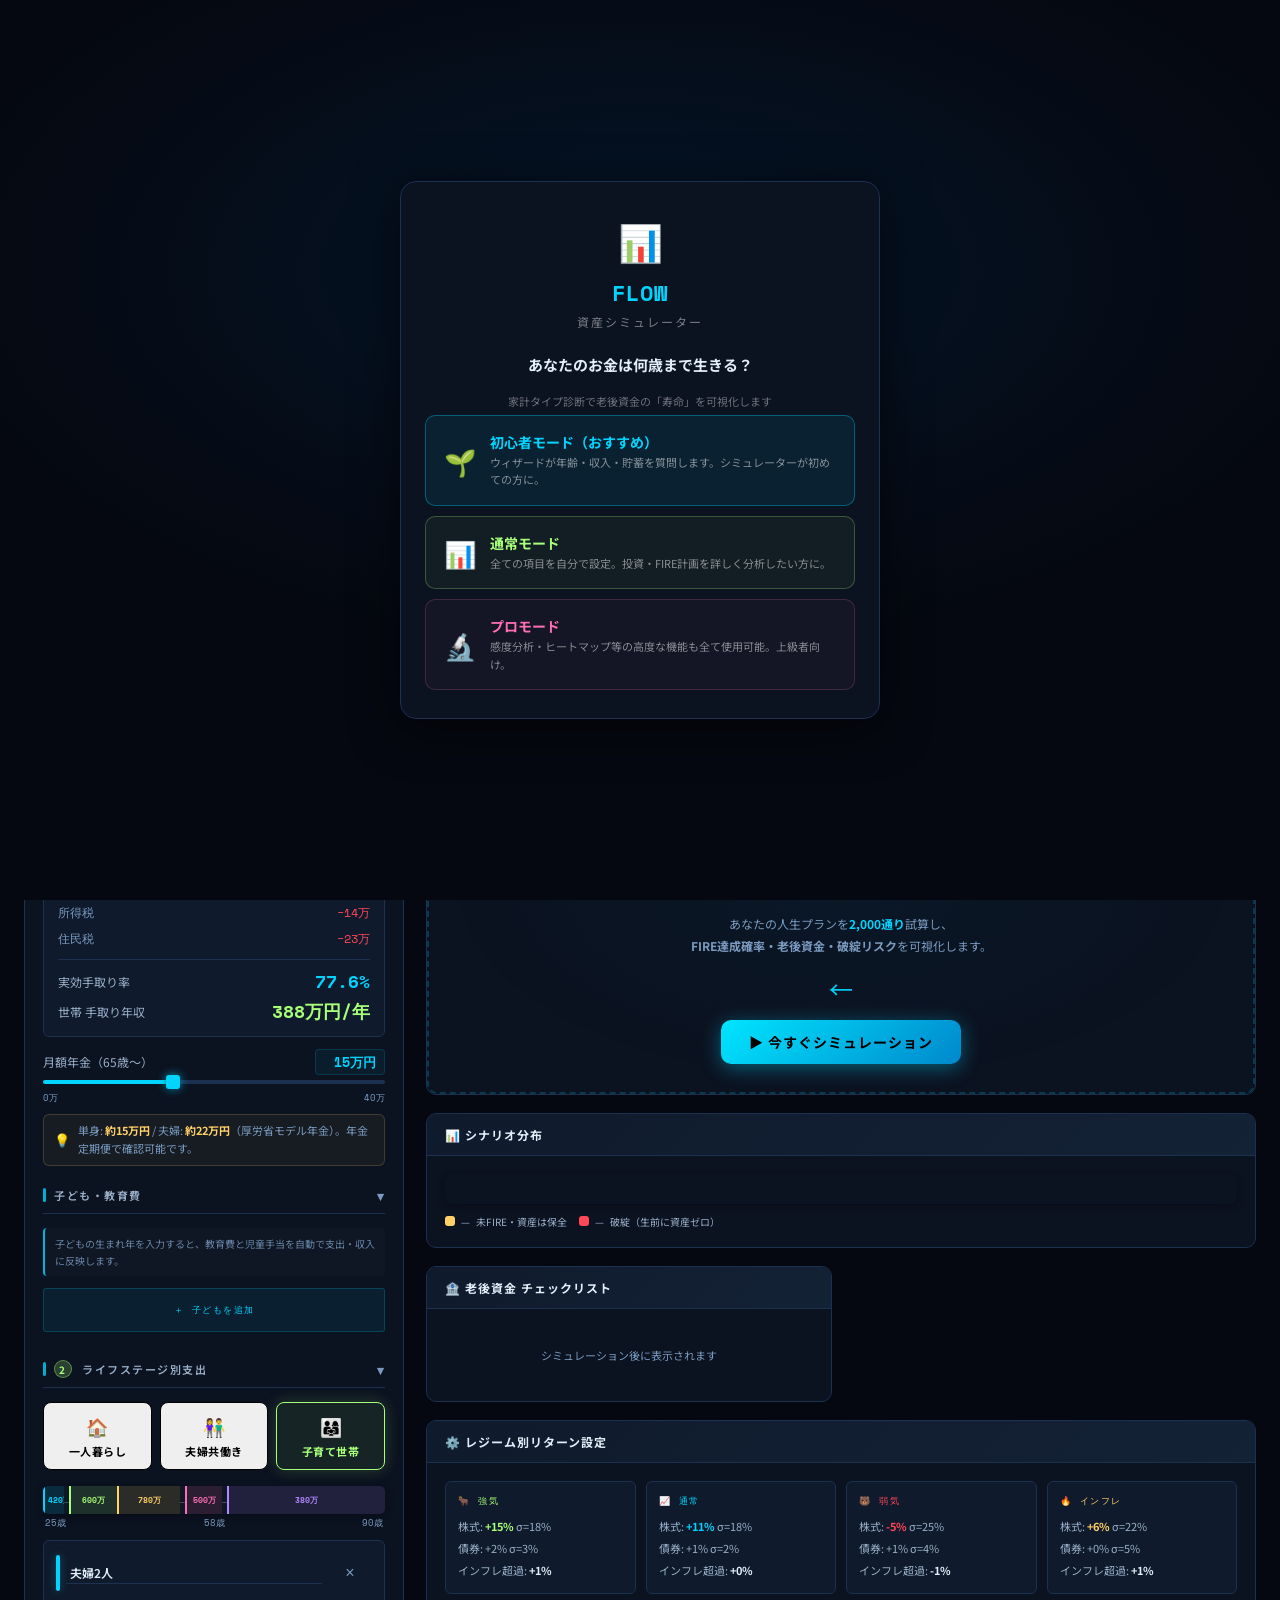
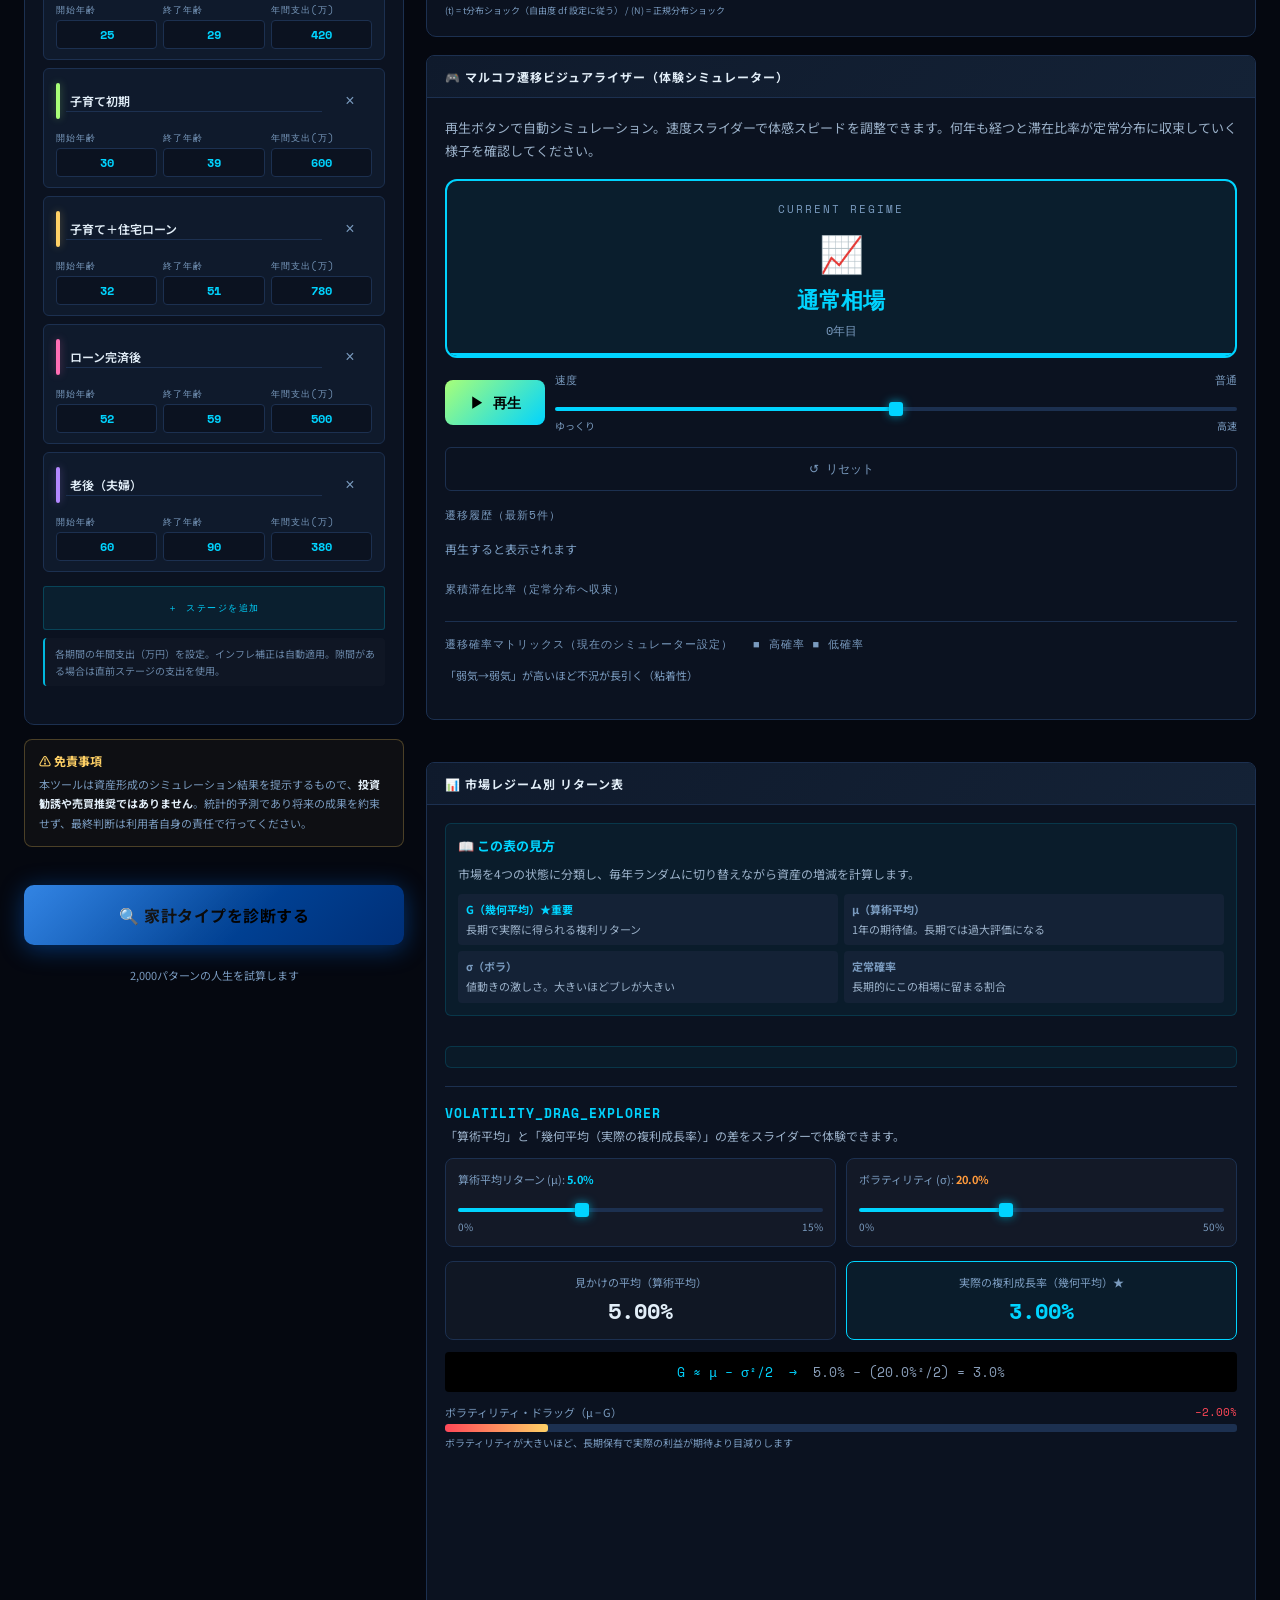
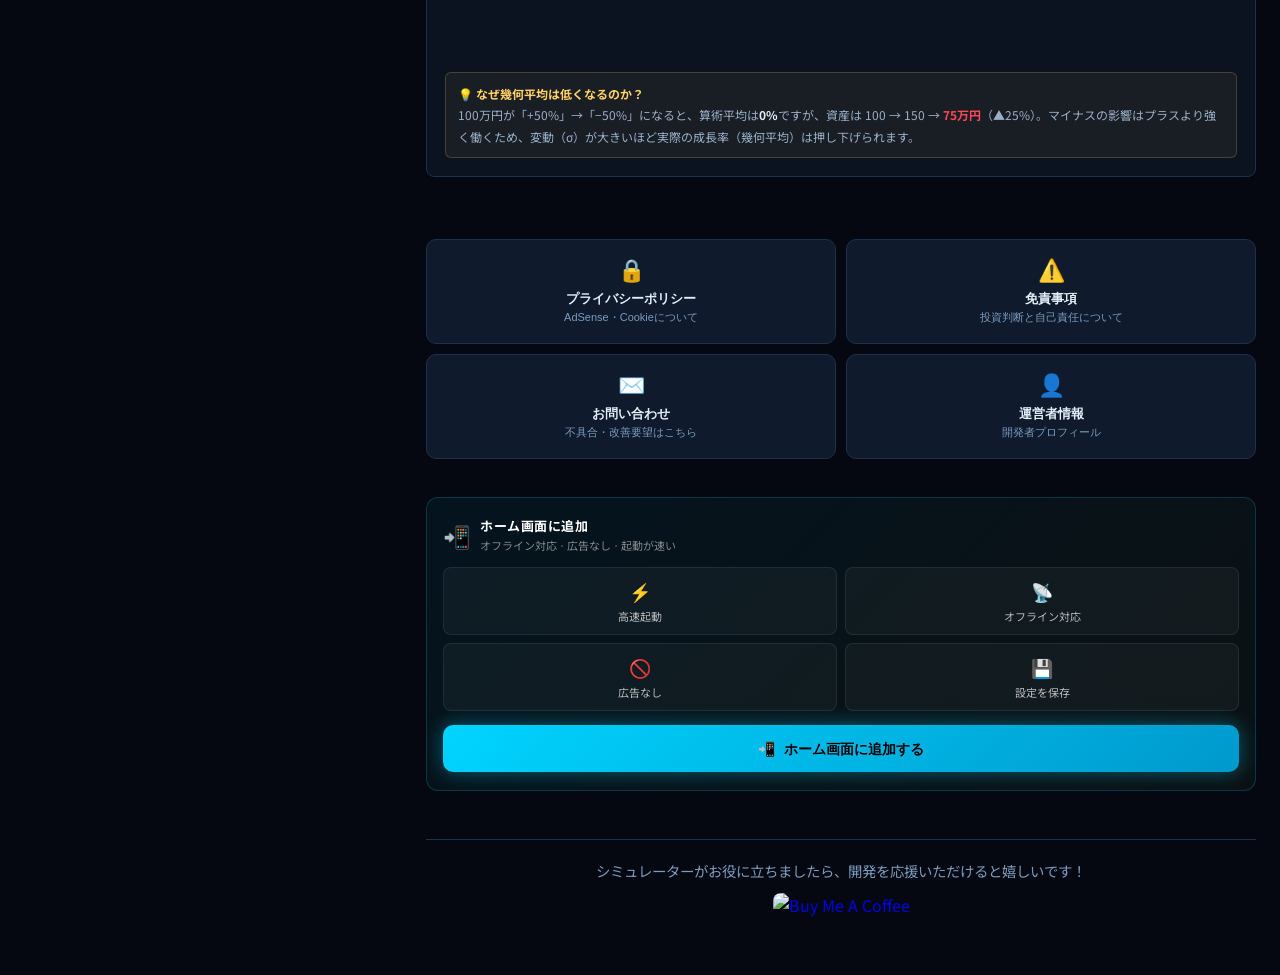
==== commit 34acfc19: "Add advisor & compare modules; refine modes Introduce two new modules and adjust UI behavior:  - Add" ====
--- a/index.html
+++ b/index.html
@@ -125,13 +125,10 @@
     <div style="font-family:'Space Mono',monospace;font-size:22px;font-weight:700;color:#00d4ff;letter-spacing:1px;margin-bottom:4px;">FLOW</div>
     <div style="font-size:12px;color:rgba(255,255,255,.45);letter-spacing:2px;margin-bottom:24px;">資産シミュレーター</div>
 
-    <div style="font-size:14px;font-weight:700;color:#e2eef8;margin-bottom:4px;">
+    <div style="font-size:15px;font-weight:700;color:#e2eef8;margin-bottom:18px;">
       あなたのお金は何歳まで生きる？
     </div>
-    <div style="font-size:11px;color:rgba(255,255,255,.45);margin-bottom:16px;line-height:1.7;">
-      家計タイプを診断して老後資金の「寿命」を可視化<br>
-      <span style="opacity:.6;">あとでいつでもモードを切り替えられます</span>
-    </div>
+    <div style="font-size:11px;color:rgba(255,255,255,.4);margin-bottom:6px;">家計タイプ診断で老後資金の「寿命」を可視化します</div>
 
     <div style="display:flex;flex-direction:column;gap:10px;">
       <button onclick="startWithMode('beginner')" style="
@@ -143,8 +140,8 @@
          onmouseout="this.style.borderColor='rgba(0,212,255,.35)';this.style.background='rgba(0,212,255,.08)';">
         <span style="font-size:26px;">🌱</span>
         <div>
-          <div style="font-size:14px;font-weight:700;color:#00d4ff;margin-bottom:4px;">🔍 家計タイプ診断 <span style="font-size:10px;background:rgba(0,212,255,.2);border:1px solid rgba(0,212,255,.4);padding:2px 7px;border-radius:10px;vertical-align:middle;margin-left:4px;">おすすめ</span></div>
-          <div style="font-size:11px;color:rgba(255,255,255,.55);line-height:1.7;">3問に答えるだけで「あなたの家計タイプ」を診断。<br>寿命延長カードで改善策もシミュレーション！</div>
+          <div style="font-size:14px;font-weight:700;color:#00d4ff;margin-bottom:2px;">初心者モード（おすすめ）</div>
+          <div style="font-size:11px;color:rgba(255,255,255,.5);line-height:1.6;">ウィザードが年齢・収入・貯蓄を質問します。シミュレーターが初めての方に。</div>
         </div>
       </button>
 
@@ -157,8 +154,8 @@
          onmouseout="this.style.borderColor='rgba(168,255,120,.25)';this.style.background='rgba(168,255,120,.05)';">
         <span style="font-size:26px;">📊</span>
         <div>
-          <div style="font-size:14px;font-weight:700;color:#a8ff78;margin-bottom:3px;">📊 通常モード</div>
-          <div style="font-size:11px;color:rgba(255,255,255,.5);line-height:1.6;">家計タイプ診断＋詳細グラフ・FIRE計画を自分で細かく設定したい方に。</div>
+          <div style="font-size:14px;font-weight:700;color:#a8ff78;margin-bottom:2px;">通常モード</div>
+          <div style="font-size:11px;color:rgba(255,255,255,.5);line-height:1.6;">全ての項目を自分で設定。投資・FIRE計画を詳しく分析したい方に。</div>
         </div>
       </button>
 
@@ -171,8 +168,8 @@
          onmouseout="this.style.borderColor='rgba(255,110,180,.2)';this.style.background='rgba(255,110,180,.04)';">
         <span style="font-size:26px;">🔬</span>
         <div>
-          <div style="font-size:14px;font-weight:700;color:#ff6eb4;margin-bottom:3px;">🔬 プロモード</div>
-          <div style="font-size:11px;color:rgba(255,255,255,.5);line-height:1.6;">感度分析・ヒートマップ・マルコフ連鎖など全機能。上級者・研究向け。</div>
+          <div style="font-size:14px;font-weight:700;color:#ff6eb4;margin-bottom:2px;">プロモード</div>
+          <div style="font-size:11px;color:rgba(255,255,255,.5);line-height:1.6;">感度分析・ヒートマップ等の高度な機能も全て使用可能。上級者向け。</div>
         </div>
       </button>
     </div>
@@ -333,10 +330,7 @@
     <div class="header-text">
       <div class="header-sub">あしたの資産予報</div>
       <div class="header-title">FLOW</div>
-      <div class="header-tagline">
-      <span class="beginner-only normal-show" style="color:var(--accent)">🔍 家計タイプ診断 × 寿命延長カード</span>
-      <span class="pro-only" style="color:var(--text-dim)">モンテカルロ法 × マルコフ連鎖 × t分布</span>
-    </div>
+      <div class="header-tagline">モンテカルロ法 × マルコフ連鎖で将来の資産を多パターン試算</div>
     </div>
     <div class="header-right">
       <div class="header-badge" id="status-badge">READY</div>
@@ -399,7 +393,7 @@
       <span class="mode-icon">🔬</span><span class="mode-label">プロ</span>
     </button>
     <div style="flex:2;font-size:10px;color:var(--text-dim);padding:4px 8px;line-height:1.5;" id="mode-desc">
-      🔍 診断モード：3問で家計タイプを診断。寿命延長カードで改善策を確認。
+      🌱 初心者：ウィザードで簡単設定、主要グラフのみ表示
     </div>
   </div>
 
@@ -740,13 +734,20 @@
               <div class="adv-body-inner">
           <div class="param-section" style="margin-bottom:0;">
             <div class="param-control">
-              <div class="param-row"><span class="param-label">株式比率（現役中）</span><span class="param-value" id="val-w-working">70%</span></div>
-              <input type="range" id="w-working" min="0" max="100" step="5" value="70">
+              <div class="param-row">
+                <span class="param-label">株式比率（現役中）
+                  <button class="compare-trigger-btn" onclick="openStockCompare()" title="株式比率別の将来比較">
+                    📊 比較
+                  </button>
+                </span>
+                <span class="param-value" id="val-w-working">0%</span>
+              </div>
+              <input type="range" id="w-working" min="0" max="100" step="5" value="0">
               <div class="range-labels"><span>0%</span><span>100%</span></div>
             </div>
             <div class="param-control">
-              <div class="param-row"><span class="param-label">株式比率（FIRE後）</span><span class="param-value" id="val-w-retired">40%</span></div>
-              <input type="range" id="w-retired" min="0" max="100" step="5" value="40">
+              <div class="param-row"><span class="param-label">株式比率（FIRE後）</span><span class="param-value" id="val-w-retired">0%</span></div>
+              <input type="range" id="w-retired" min="0" max="100" step="5" value="0">
               <div class="range-labels"><span>0%</span><span>100%</span></div>
             </div>
             <div class="param-control">
@@ -896,6 +897,17 @@
       <button class="run-btn" id="run-btn" onclick="runSimulation()">
         <span id="run-btn-text">🔍 家計タイプを診断する</span>
       </button>
+      <!-- ライフイベントカタログボタン -->
+      <button onclick="openLifeCatalog()" style="
+        width:100%;margin-top:8px;padding:10px;
+        background:rgba(255,255,255,.04);border:1px solid rgba(255,255,255,.1);
+        border-radius:8px;color:var(--text-mid);font-size:12px;cursor:pointer;
+        display:flex;align-items:center;justify-content:center;gap:6px;
+        font-family:'Noto Sans JP',sans-serif;transition:all .2s;
+      " class="beginner-hide">
+        📅 ライフイベントを追加（住宅・教育費など）
+      </button>
+
       <div style="text-align:center;font-size:11px;color:var(--text-dim);margin-top:8px;" id="run-btn-subtext">
         <span id="run-nsims-display">2,000</span>パターンの人生を試算します
       </div>
@@ -931,12 +943,13 @@
         </div>
       </div>
 
-      <!-- ② 家計タイプ診断パネル (初心者・通常モード) -->
-      <div id="diagnosis-panel" style="display:none;" class="beginner-only normal-show">
-        <!-- diagnosis.js が描画 -->
-      </div>
-
-      <!-- ② 初心者サマリー (beginner mode only) - 旧UI (非表示) -->
+      <!-- ② 家計タイプ診断パネル (初心者・通常) -->
+      <div id="diagnosis-panel" style="display:none;margin-bottom:16px;"></div>
+
+      <!-- ② 家計タイプ診断パネル -->
+      <div id="diagnosis-panel" style="display:none;margin-bottom:16px;"></div>
+
+      <!-- ② 初心者サマリー (legacy, hidden) -->
       <div id="beginner-summary" style="display:none;" class="beginner-only">
         <!-- 老後の安全度ヘッダー -->
         <div style="display:flex;align-items:center;gap:10px;margin-bottom:14px;padding:14px 16px;background:rgba(0,212,255,.05);border:1px solid rgba(0,212,255,.15);border-radius:10px;">
@@ -996,6 +1009,12 @@
       </div>
 
       <!-- ② KPI 2段構成 -->
+      <!-- アドバイスエンジンパネル -->
+      <div id="advice-engine-panel" style="display:none;margin-bottom:16px;background:var(--surface);border:1px solid var(--border);border-radius:14px;padding:16px;"></div>
+
+      <!-- プライバシーバッジ -->
+      <div id="privacy-badge" style="display:none;margin-bottom:16px;background:var(--surface);border:1px solid rgba(168,255,120,.15);border-radius:12px;padding:14px;"></div>
+
       <div id="kpi-section" style="display:none;" class="normal-only pro-only">
         <!-- 上段: FIRE -->
         <div style="font-size:9px;color:var(--text-dim);letter-spacing:2.5px;text-transform:uppercase;margin-bottom:8px;display:flex;align-items:center;gap:8px;">
@@ -1097,14 +1116,11 @@
              aria-label="資産推移シミュレーショングラフ（シミュレーション実行後に更新されます）">
           <div id="first-run-guide">
             <div class="frg-emoji">📊</div>
-            <div class="frg-title">
-              <span class="beginner-only normal-show">家計タイプ診断の準備ができています</span>
-              <span class="pro-only">シミュレーションの準備ができています</span>
-            </div>
+            <div class="frg-title">シミュレーションの準備ができています</div>
             <div class="frg-desc">
               左パネルで設定を確認したら、<br>
               下の<b style="color:var(--accent);">「▶ シミュレーション実行」</b>ボタンを押してください。<br><br>
-              あなたの家計タイプを診断し、<b style="color:var(--accent);">2,000通り</b>の未来を試算。<br>
+              あなたの人生プランを<b style="color:var(--accent);">2,000通り</b>試算し、<br>
               <b>FIRE達成確率・老後資金・破綻リスク</b>を可視化します。
             </div>
             <div class="frg-arrow">←</div>
@@ -1898,6 +1914,8 @@
 <script src="./pwa.js"></script>
 <script src="sharecard.js"></script>
 <script src="./diagnosis.js"></script>
+<script src="./advisor.js"></script>
+<script src="./compare.js"></script>
 <script>
 // ── 初回ユーザー向けウェルカムUI表示制御 ──────────────────────────
 (function() {
@@ -1973,5 +1991,29 @@
   });
 })();
 </script>
+<!-- 株式比率比較モーダル -->
+<div id="stock-compare-modal" style="display:none;position:fixed;inset:0;z-index:2000;background:rgba(0,0,0,.8);backdrop-filter:blur(6px);overflow-y:auto;">
+  <div style="max-width:460px;margin:40px auto 80px;padding:0 16px;">
+    <div id="stock-compare-content"></div>
+  </div>
+</div>
+
+<!-- ライフイベントカタログモーダル -->
+<div id="life-catalog-modal" style="display:none;position:fixed;inset:0;z-index:2000;background:rgba(0,0,0,.8);backdrop-filter:blur(6px);overflow-y:auto;">
+  <div style="max-width:460px;margin:40px auto 80px;padding:0 16px;">
+    <div id="life-catalog-content"></div>
+  </div>
+</div>
+
+<!-- シェア画像プレビューモーダル -->
+<div id="share-image-modal" style="display:none;position:fixed;inset:0;z-index:2100;background:rgba(0,0,0,.9);backdrop-filter:blur(8px);align-items:center;justify-content:center;flex-direction:column;gap:16px;">
+  <div id="share-image-card-wrap" style="width:100%;max-width:400px;padding:0 16px;"></div>
+  <div style="display:flex;gap:10px;flex-wrap:wrap;justify-content:center;">
+    <button onclick="downloadShareImage()" style="padding:12px 24px;background:#000;border:1px solid rgba(255,255,255,.3);border-radius:10px;color:#fff;font-size:14px;font-weight:700;cursor:pointer;font-family:'Noto Sans JP',sans-serif;">📥 画像を保存</button>
+    <button onclick="shareImageToX()" style="padding:12px 24px;background:#000;border:1px solid rgba(255,255,255,.3);border-radius:10px;color:#fff;font-size:14px;font-weight:700;cursor:pointer;font-family:'Noto Sans JP',sans-serif;">𝕏 Xにシェア</button>
+    <button onclick="document.getElementById('share-image-modal').style.display='none'" style="padding:12px 24px;background:rgba(255,255,255,.08);border:1px solid rgba(255,255,255,.15);border-radius:10px;color:rgba(255,255,255,.6);font-size:14px;cursor:pointer;font-family:'Noto Sans JP',sans-serif;">✕ 閉じる</button>
+  </div>
+</div>
+
 </body>
 </html>
--- a/styles.css
+++ b/styles.css
@@ -2450,56 +2450,60 @@
 
 /* CSSEOF2 */
 
-/* ═══ 家計タイプ診断パネル 表示制御 ═══ */
-/* 初心者・通常モードで diagnosis-panel を表示 */
+/* ══════════════════════════════════════════════
+   追加スタイル — 診断・比較・アドバイス v2
+   ══════════════════════════════════════════════ */
+
+/* 初心者・通常モードで diagnosis-panel 表示 */
 body[data-mode="beginner"] #diagnosis-panel,
 body[data-mode="normal"] #diagnosis-panel { display: block !important; }
 body[data-mode="pro"] #diagnosis-panel    { display: none !important; }
-
-/* 通常モードでは旧 beginner-summary は常に非表示 */
-body[data-mode="normal"] #beginner-summary { display: none !important; }
-
-/* 通常モードでは kpi-section を表示（プロと同じ詳細指標） */
 body[data-mode="normal"] #kpi-section { display: block; }
 
-/* スプラッシュ: 「かんたんモード」バッジ pulse */
-@keyframes badge-pulse {
-  0%,100% { box-shadow: 0 0 0 0 rgba(0,212,255,.4); }
-  50%      { box-shadow: 0 0 0 6px rgba(0,212,255,0); }
-}
-
-/* ═══ 通常モードでの診断パネル表示制御 ═══ */
-/* normal-show: 初心者・通常モード両方で表示 */
-body[data-mode="beginner"] .normal-show,
-body[data-mode="normal"] .normal-show { display: inline !important; }
-body[data-mode="pro"] .normal-show { display: none !important; }
-
-/* 実行ボタン: 診断モードでは強調色 */
+/* 実行ボタン: 診断モードカラー */
 body[data-mode="beginner"] .run-btn,
 body[data-mode="normal"] .run-btn {
-  background: linear-gradient(135deg, #0088ff, #005fa0, #003d80);
-  font-size: 16px;
-  letter-spacing: 1px;
-  box-shadow: 0 4px 28px rgba(0,136,255,.45);
+  background: linear-gradient(135deg, #0066dd, #004499, #002f77);
+  font-size: 16px; letter-spacing: .5px;
+  box-shadow: 0 4px 24px rgba(0,102,221,.45);
+  transition: all .2s;
 }
 body[data-mode="beginner"] .run-btn:hover,
 body[data-mode="normal"] .run-btn:hover {
-  box-shadow: 0 6px 36px rgba(0,136,255,.65);
+  box-shadow: 0 6px 32px rgba(0,102,221,.65);
   transform: translateY(-1px);
 }
 
-/* ヘッダータグライン: モード別 */
-.header-tagline .beginner-only.normal-show {
-  display: none;
-}
-body[data-mode="beginner"] .header-tagline .beginner-only.normal-show,
-body[data-mode="normal"] .header-tagline .normal-show { display: inline !important; }
-body[data-mode="beginner"] .header-tagline .pro-only,
-body[data-mode="normal"] .header-tagline .pro-only { display: none !important; }
-body[data-mode="pro"] .header-tagline .pro-only { display: inline !important; }
-
-/* mode switcher: 診断ボタンのアクティブスタイル */
-#modeBtn-beginner.active {
-  background: rgba(0,212,255,.12);
-  border: 1px solid rgba(0,212,255,.4);
-}
+/* compare trigger btn in param-label */
+.compare-trigger-btn {
+  display: inline-flex; align-items: center; gap: 4px;
+  margin-left: 6px; padding: 2px 8px;
+  background: rgba(0,212,255,.1); border: 1px solid rgba(0,212,255,.3);
+  border-radius: 6px; color: var(--accent); font-size: 10px; font-weight: 700;
+  cursor: pointer; transition: all .2s;
+  font-family: 'Noto Sans JP', sans-serif; vertical-align: middle;
+}
+.compare-trigger-btn:hover { background: rgba(0,212,255,.2); }
+
+/* シェア画像モーダル flex */
+#share-image-modal { display: none; }
+#share-image-modal.open { display: flex !important; }
+
+/* プライバシーバッジ */
+#privacy-badge { display: none; }
+body[data-mode="beginner"] #privacy-badge { display: block !important; }
+
+/* アドバイスパネル */
+#advice-engine-panel { display: none; }
+body[data-mode="beginner"] #advice-engine-panel,
+body[data-mode="normal"] #advice-engine-panel { display: block !important; }
+
+/* ライフカタログボタン */
+#life-catalog-btn { transition: all .2s; }
+#life-catalog-btn:hover { background: rgba(255,255,255,.09) !important; border-color: rgba(255,255,255,.2) !important; }
+
+/* モバイル対応 */
+@media (max-width: 480px) {
+  #share-image-modal { padding: 12px !important; }
+  #share-image-card-wrap { max-width: 100% !important; }
+}
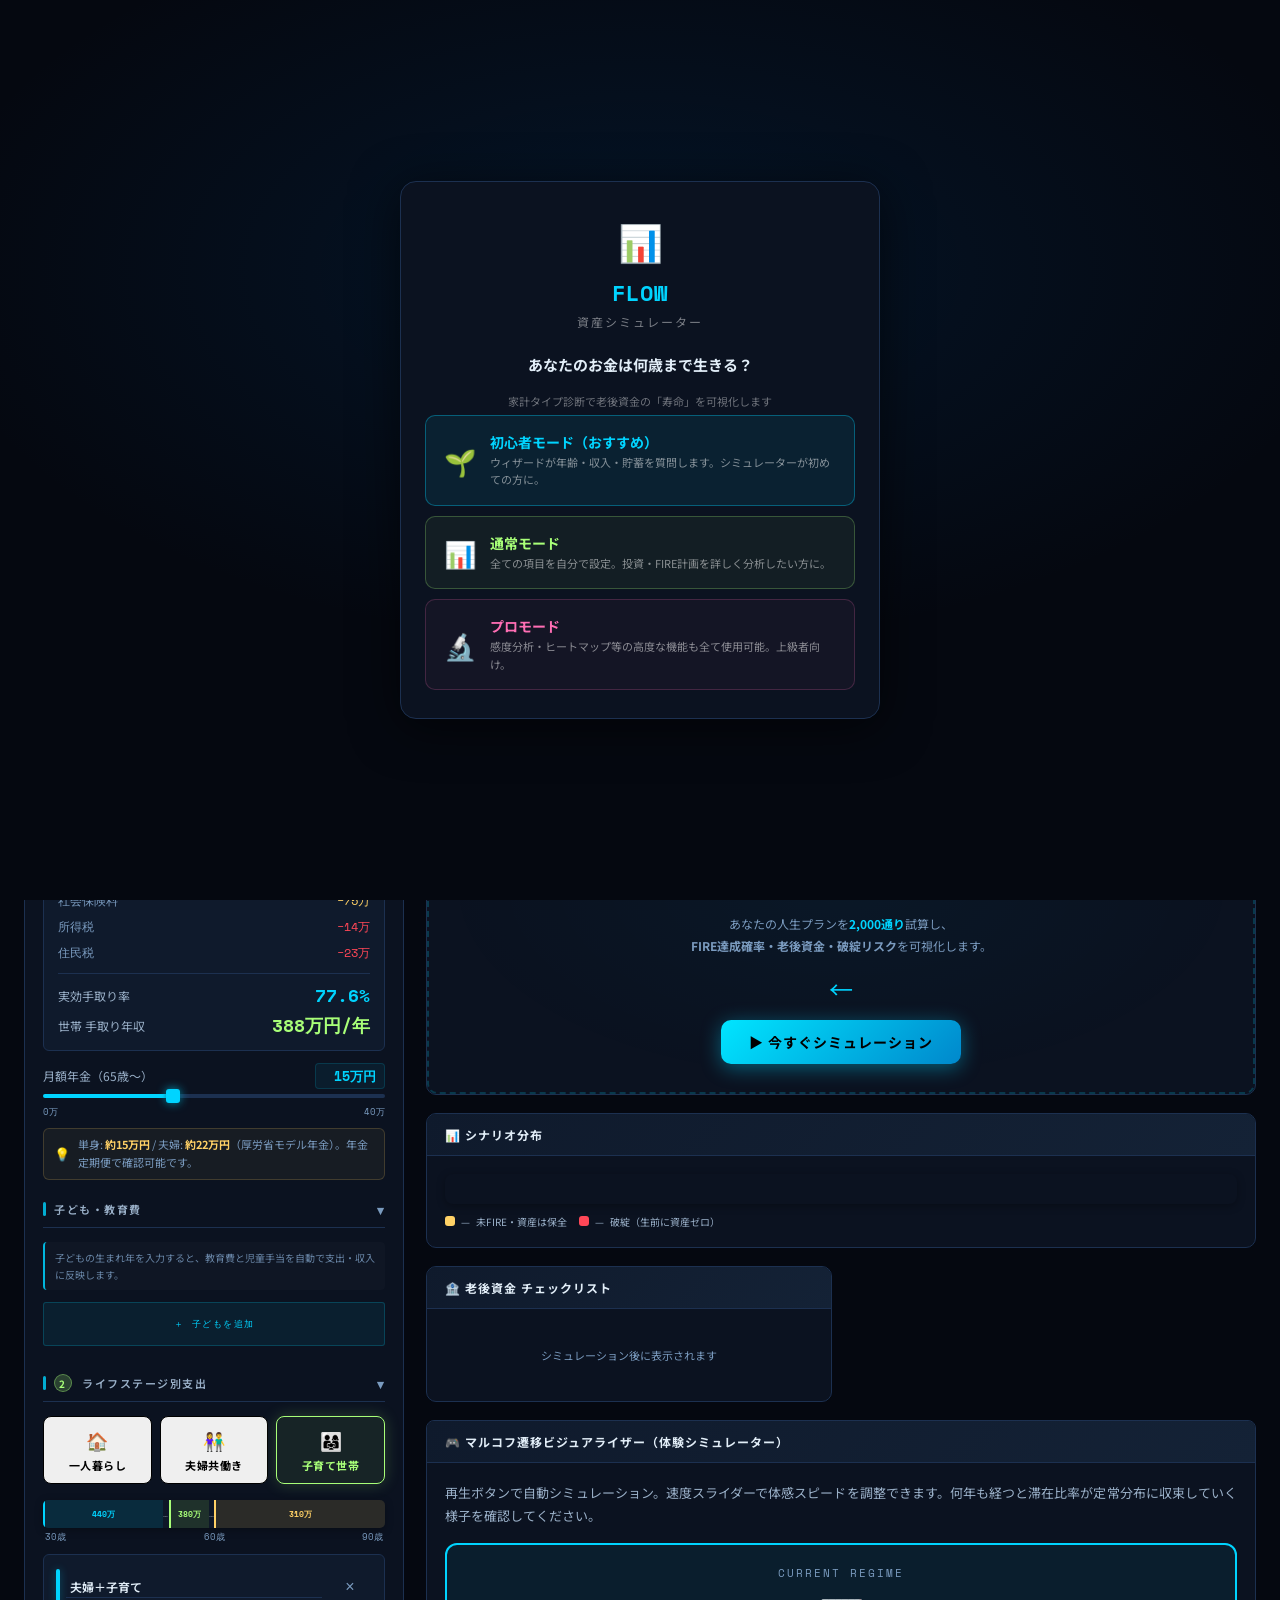
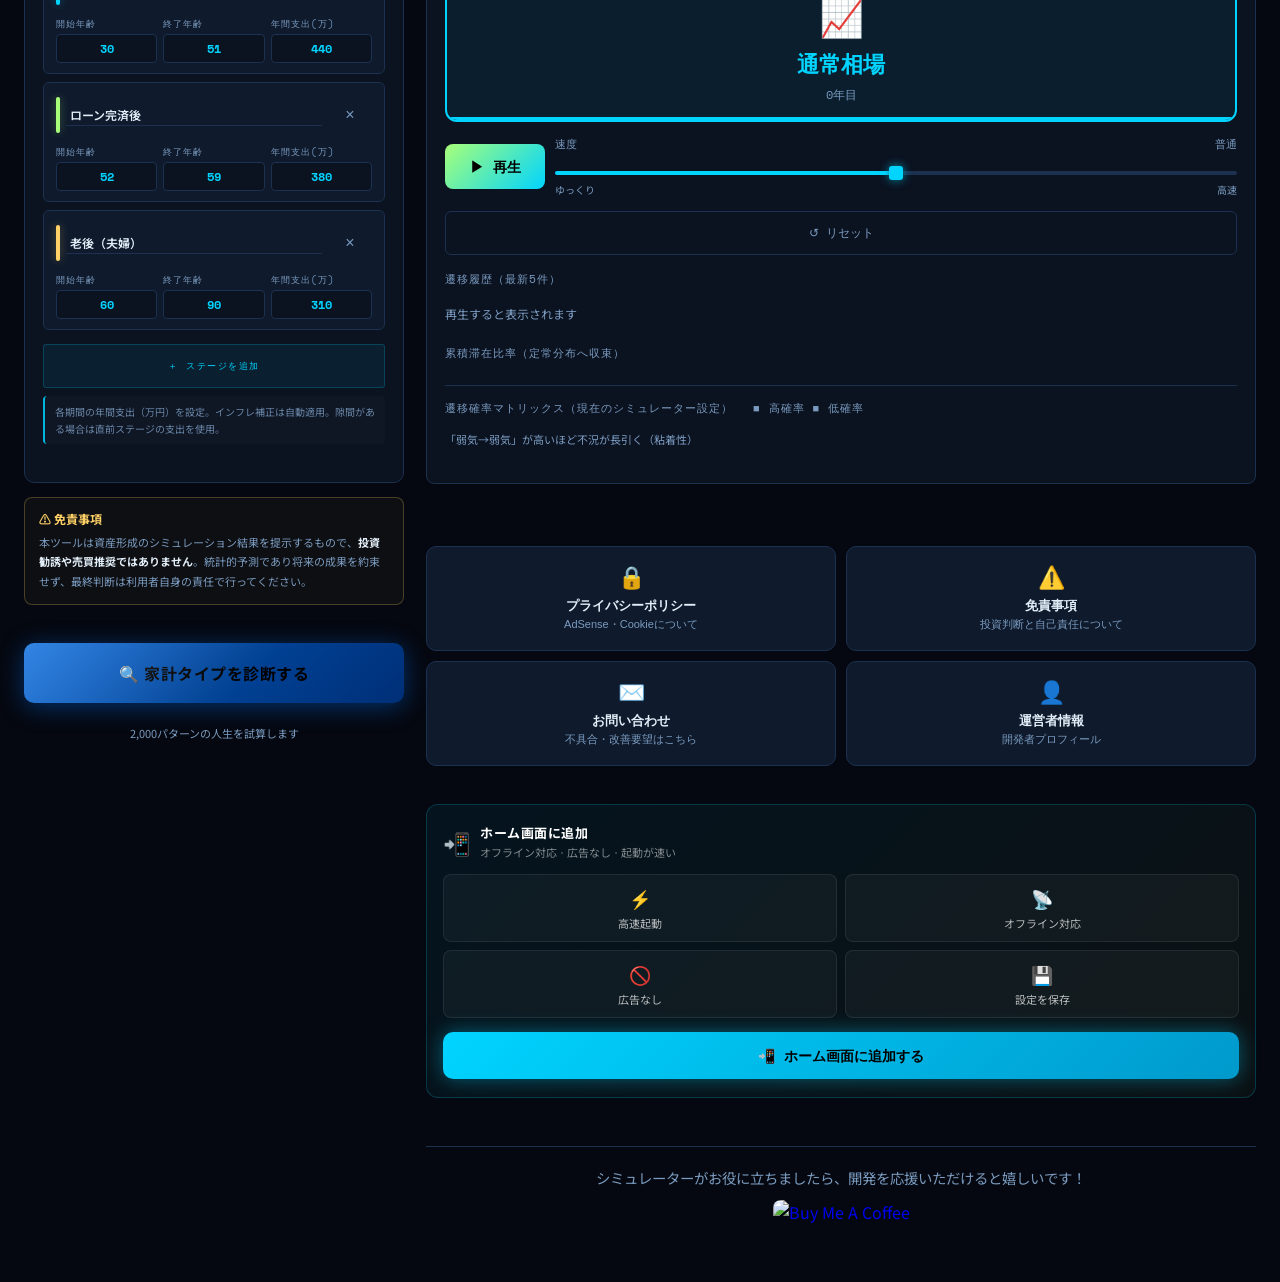
==== commit 8ca7f33b: "Income-based expense presets, UX & toast UI & UX: redesign household buttons into three compact opti" ====
--- a/index.html
+++ b/index.html
@@ -582,14 +582,18 @@
             <!-- 世帯タイプ切り替え -->
             <div style="margin-bottom:14px;">
               <div style="font-size:11px;color:var(--text-mid);margin-bottom:8px;">世帯タイプ</div>
-              <div style="display:grid;grid-template-columns:1fr 1fr;gap:6px;" id="household-btns">
-                <button class="diff-btn diff-btn-active" id="hh-single" onclick="setHousehold('single')">
-                  <div class="diff-icon">👤</div>
-                  <div class="diff-label">単身</div>
+              <div id="household-btns" style="display:grid;grid-template-columns:repeat(3,1fr);gap:8px;">
+                <button class="diff-btn diff-btn-active" id="hh-single" onclick="setHousehold('single')" style="flex-direction:column;min-height:70px;padding:10px 4px;">
+                  <div class="diff-icon">🧑</div>
+                  <div class="diff-label" style="font-size:10px;">おひとり</div>
                 </button>
-                <button class="diff-btn" id="hh-dual" onclick="setHousehold('dual')">
+                <button class="diff-btn" id="hh-single-spouse" onclick="setHousehold('single-spouse')" style="flex-direction:column;min-height:70px;padding:10px 4px;">
                   <div class="diff-icon">👫</div>
-                  <div class="diff-label">共働き</div>
+                  <div class="diff-label" style="font-size:10px;">夫婦<br>片働き</div>
+                </button>
+                <button class="diff-btn" id="hh-dual" onclick="setHousehold('dual')" style="flex-direction:column;min-height:70px;padding:10px 4px;">
+                  <div class="diff-icon">👫💼</div>
+                  <div class="diff-label" style="font-size:10px;">夫婦<br>共働き</div>
                 </button>
               </div>
             </div>
@@ -1213,7 +1217,7 @@
       </div>
 
       <!-- ⑥ レジーム設定カード -->
-      <div class="panel">
+      <div class="panel beginner-hide">
         <div class="panel-header">⚙️ レジーム別リターン設定</div>
         <div class="panel-body">
           <div style="display:grid;grid-template-columns:repeat(auto-fit,minmax(130px,1fr));gap:10px;">
@@ -1651,7 +1655,7 @@
     </div>
   </div>
 </div>
-<div class="panel sensitivity-section" style="margin-top:0;margin-bottom:24px;">
+<div class="panel sensitivity-section beginner-hide" style="margin-top:0;margin-bottom:24px;">
   <div class="panel-header">📊 市場レジーム別 リターン表</div>
   <div class="panel-body">
 
--- a/styles.css
+++ b/styles.css
@@ -2507,3 +2507,87 @@
   #share-image-modal { padding: 12px !important; }
   #share-image-card-wrap { max-width: 100% !important; }
 }
+
+
+/* ══════════════════════════════════════════════════════
+   バリデーションToast + UX改善 v4
+   ══════════════════════════════════════════════════════ */
+
+/* バリデーションToast アニメーション */
+#validation-toast {
+  will-change: transform;
+}
+#validation-toast > div {
+  font-family: 'Noto Sans JP', sans-serif;
+}
+
+/* 初心者モードでレジーム・数理モデルを完全非表示 */
+body[data-mode="beginner"] .panel.beginner-hide,
+body[data-mode="beginner"] .adv-section.beginner-hide,
+body[data-mode="beginner"] #viz-panel,
+body[data-mode="beginner"] .sensitivity-section.beginner-hide { 
+  display: none !important; 
+}
+
+/* 初心者: 左パネルをよりシンプルに */
+body[data-mode="beginner"] #step3-panel .adv-section,
+body[data-mode="beginner"] #step3-panel .adv-longevity-section { display: none !important; }
+
+/* 実行ボタン: 診断コンセプト */
+body[data-mode="beginner"] .run-btn,
+body[data-mode="normal"] .run-btn {
+  background: linear-gradient(135deg, #0066dd, #004499, #002f77);
+  font-size: 16px; letter-spacing: .5px;
+  box-shadow: 0 4px 24px rgba(0,102,221,.45);
+  transition: all .25s cubic-bezier(.4,0,.2,1);
+}
+body[data-mode="beginner"] .run-btn:hover,
+body[data-mode="normal"] .run-btn:hover {
+  box-shadow: 0 6px 32px rgba(0,102,221,.65);
+  transform: translateY(-2px);
+}
+
+/* 株式比率比較ボタン */
+.compare-trigger-btn {
+  display: inline-flex; align-items: center; gap: 4px;
+  margin-left: 6px; padding: 2px 8px;
+  background: rgba(0,212,255,.1); border: 1px solid rgba(0,212,255,.3);
+  border-radius: 6px; color: var(--accent); font-size: 10px; font-weight: 700;
+  cursor: pointer; transition: all .2s;
+  font-family: 'Noto Sans JP', sans-serif; vertical-align: middle;
+}
+.compare-trigger-btn:hover { background: rgba(0,212,255,.22); }
+
+/* 世帯タイプ: 3列グリッド統一 */
+#household-btns {
+  grid-template-columns: repeat(3,1fr) !important;
+  gap: 8px !important;
+}
+#hh-single, #hh-single-spouse, #hh-dual {
+  flex-direction: column !important;
+  min-height: 70px !important;
+  padding: 10px 4px !important;
+  gap: 4px !important;
+}
+
+/* 初心者 年金ヒント */
+.pension-type-hint {
+  font-size: 11px; color: var(--accent);
+  padding: 4px 8px; background: rgba(0,212,255,.06);
+  border-radius: 4px; border-left: 2px solid var(--accent);
+  margin-top: 4px;
+}
+body[data-mode="normal"] .pension-type-hint,
+body[data-mode="pro"] .pension-type-hint { display: none; }
+
+/* 診断パネル表示制御 */
+body[data-mode="beginner"] #diagnosis-panel,
+body[data-mode="normal"] #diagnosis-panel { display: block !important; }
+body[data-mode="pro"] #diagnosis-panel    { display: none !important; }
+
+/* スマホ対応 */
+@media (max-width: 480px) {
+  #hh-single .diff-label, #hh-single-spouse .diff-label, #hh-dual .diff-label {
+    font-size: 9px !important;
+  }
+}
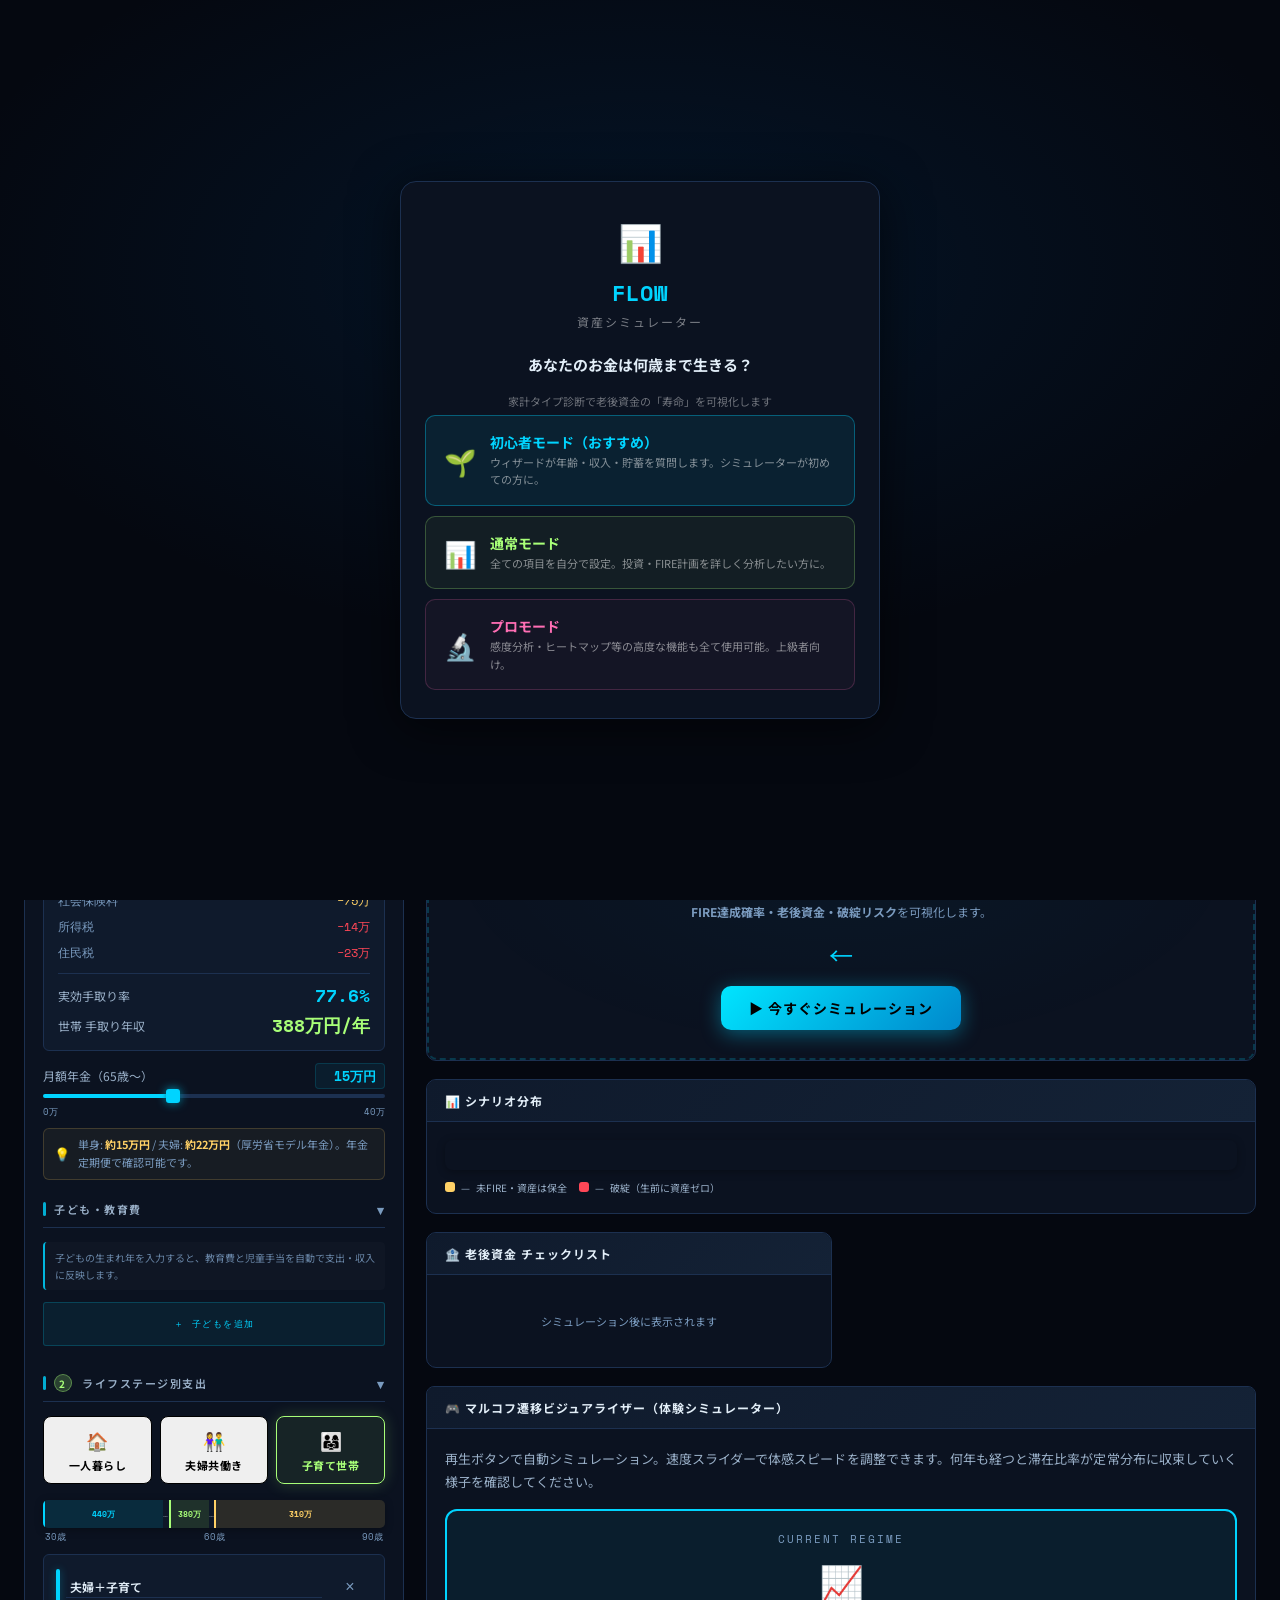
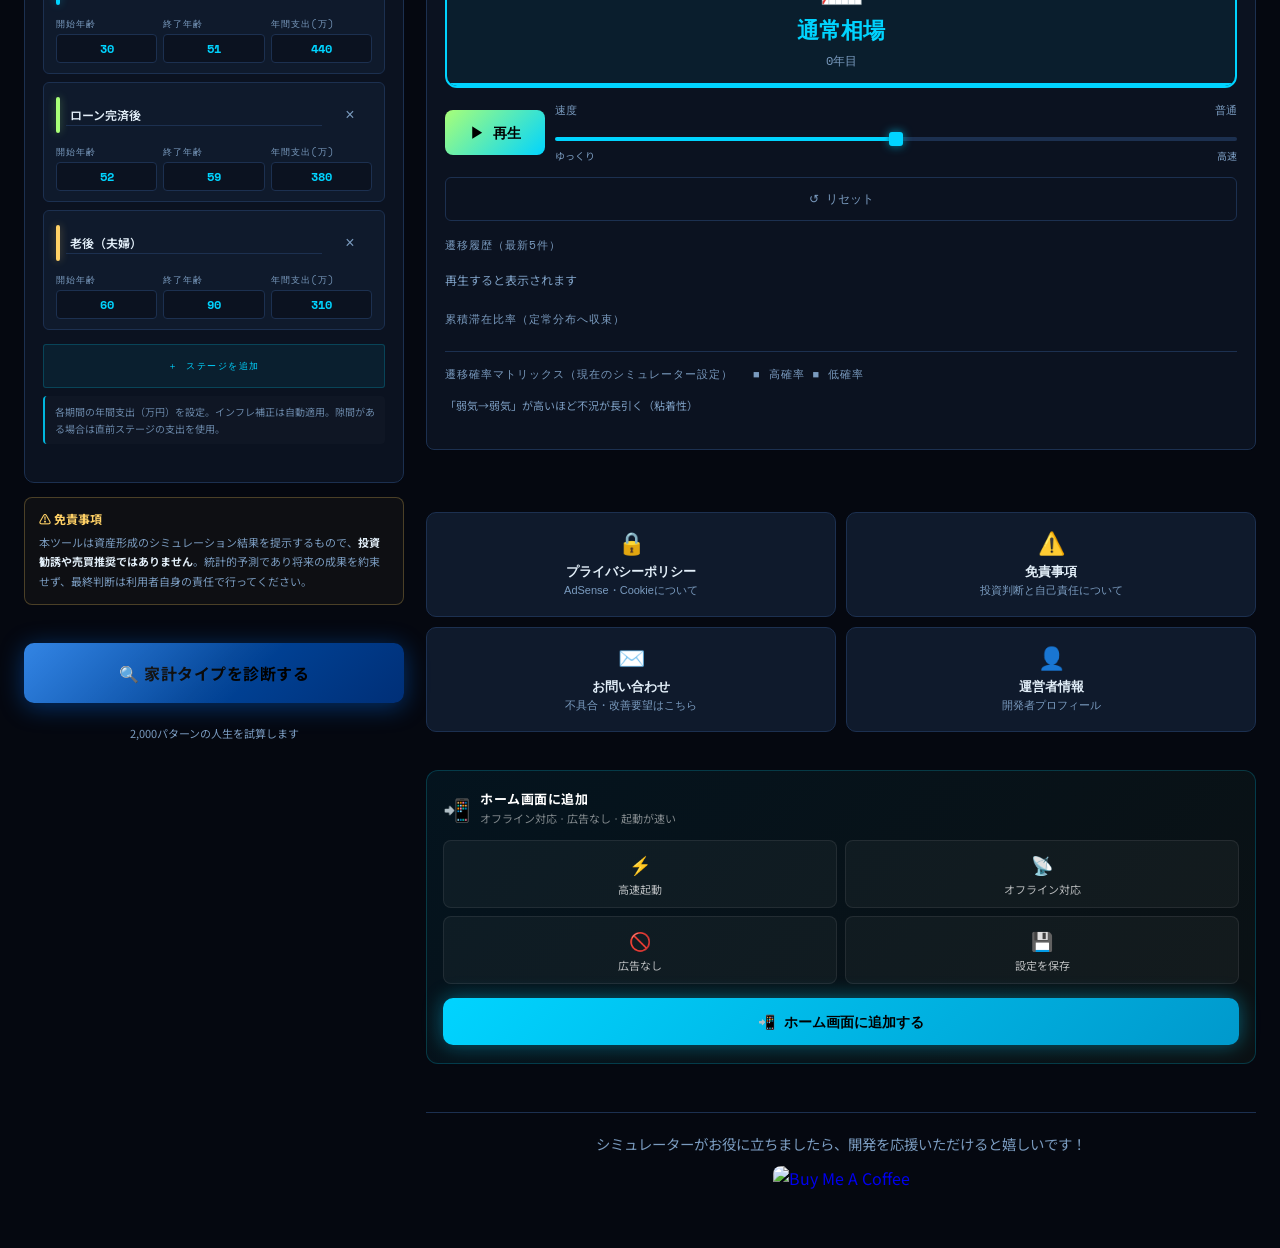
==== commit 3a7571fe: "Improve diagnosis logic, UI, and AI integration Unify and harden the diagnosis flow: consolidate sim" ====
--- a/index.html
+++ b/index.html
@@ -947,9 +947,6 @@
         </div>
       </div>
 
-      <!-- ② 家計タイプ診断パネル (初心者・通常) -->
-      <div id="diagnosis-panel" style="display:none;margin-bottom:16px;"></div>
-
       <!-- ② 家計タイプ診断パネル -->
       <div id="diagnosis-panel" style="display:none;margin-bottom:16px;"></div>
 
@@ -1011,6 +1008,7 @@
           font-size:13px; color:var(--text-mid); line-height:2;
         "></div>
       </div>
+      <div id="ai-response" style="display:none; background:rgba(255,255,255,0.05); border-radius:12px; padding:20px; margin-top:20px; border:1px solid rgba(255,255,255,0.1);"></div>
 
       <!-- ② KPI 2段構成 -->
       <!-- アドバイスエンジンパネル -->
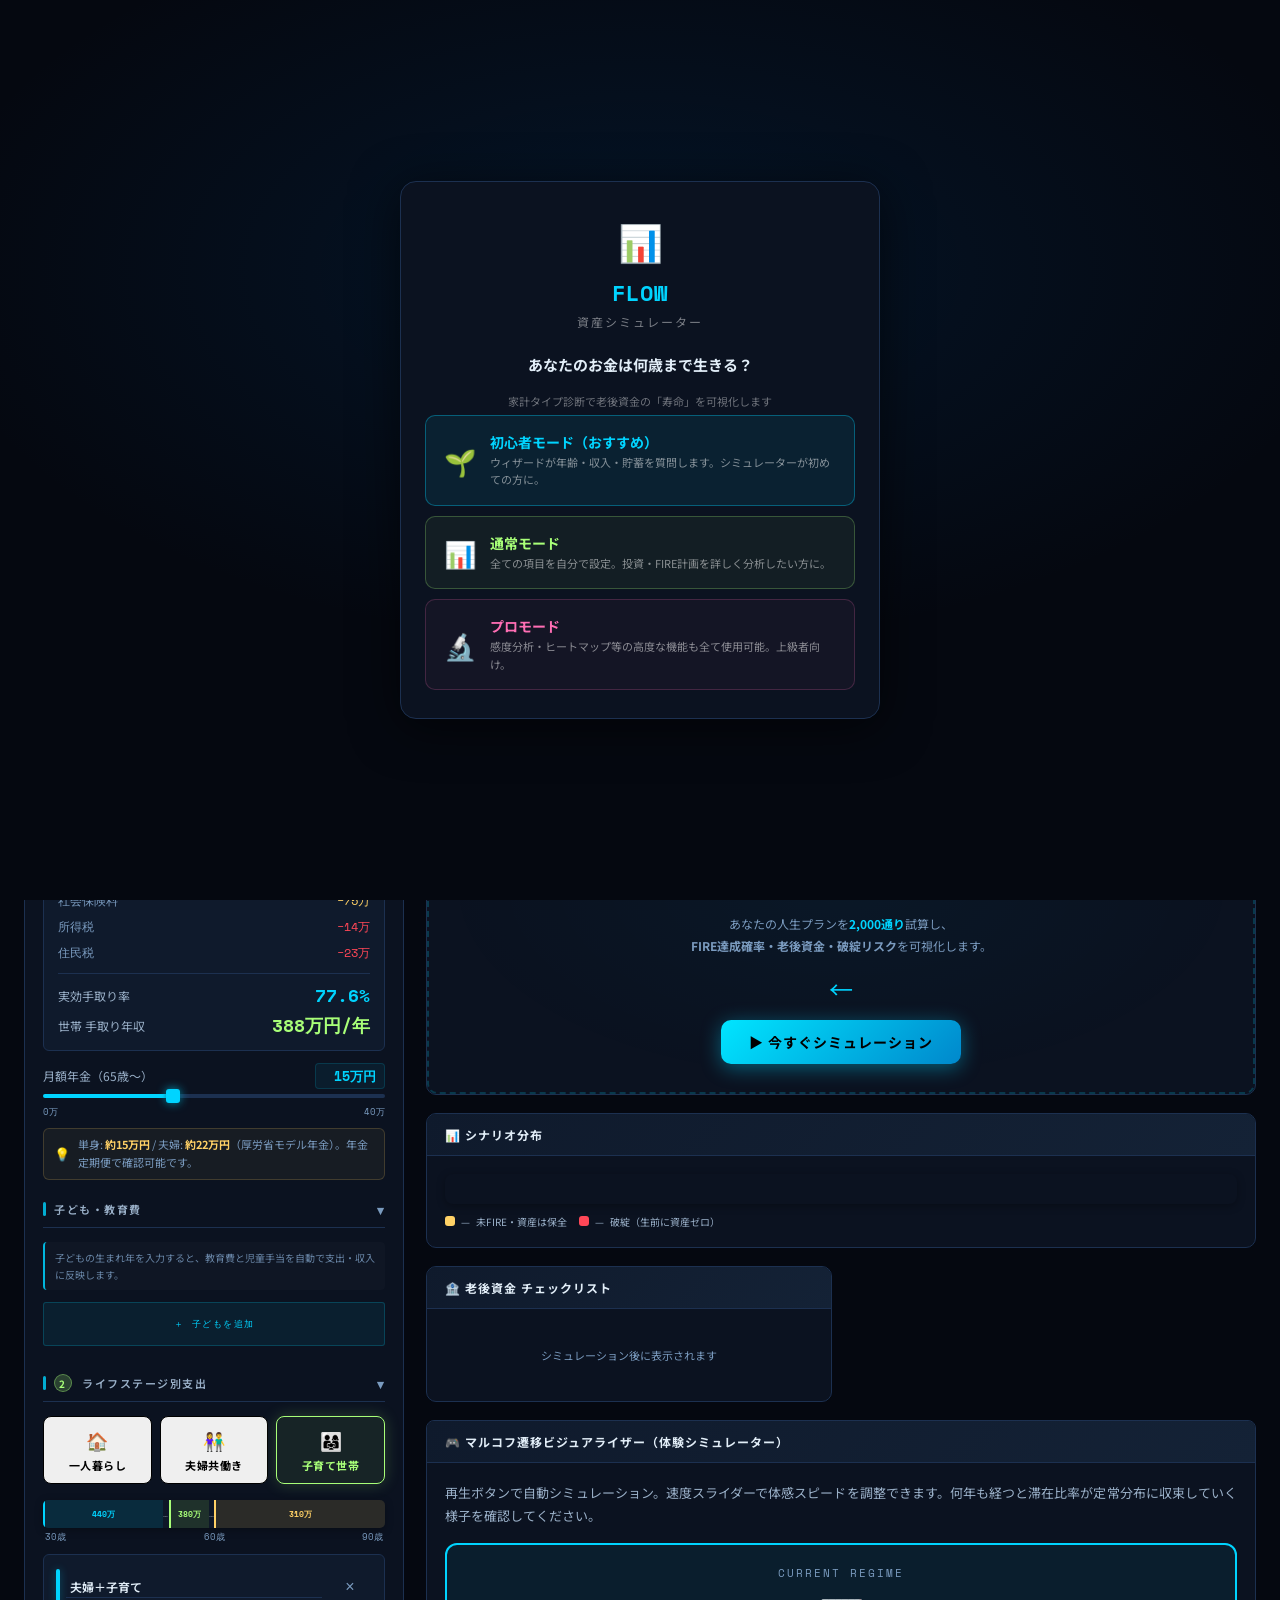
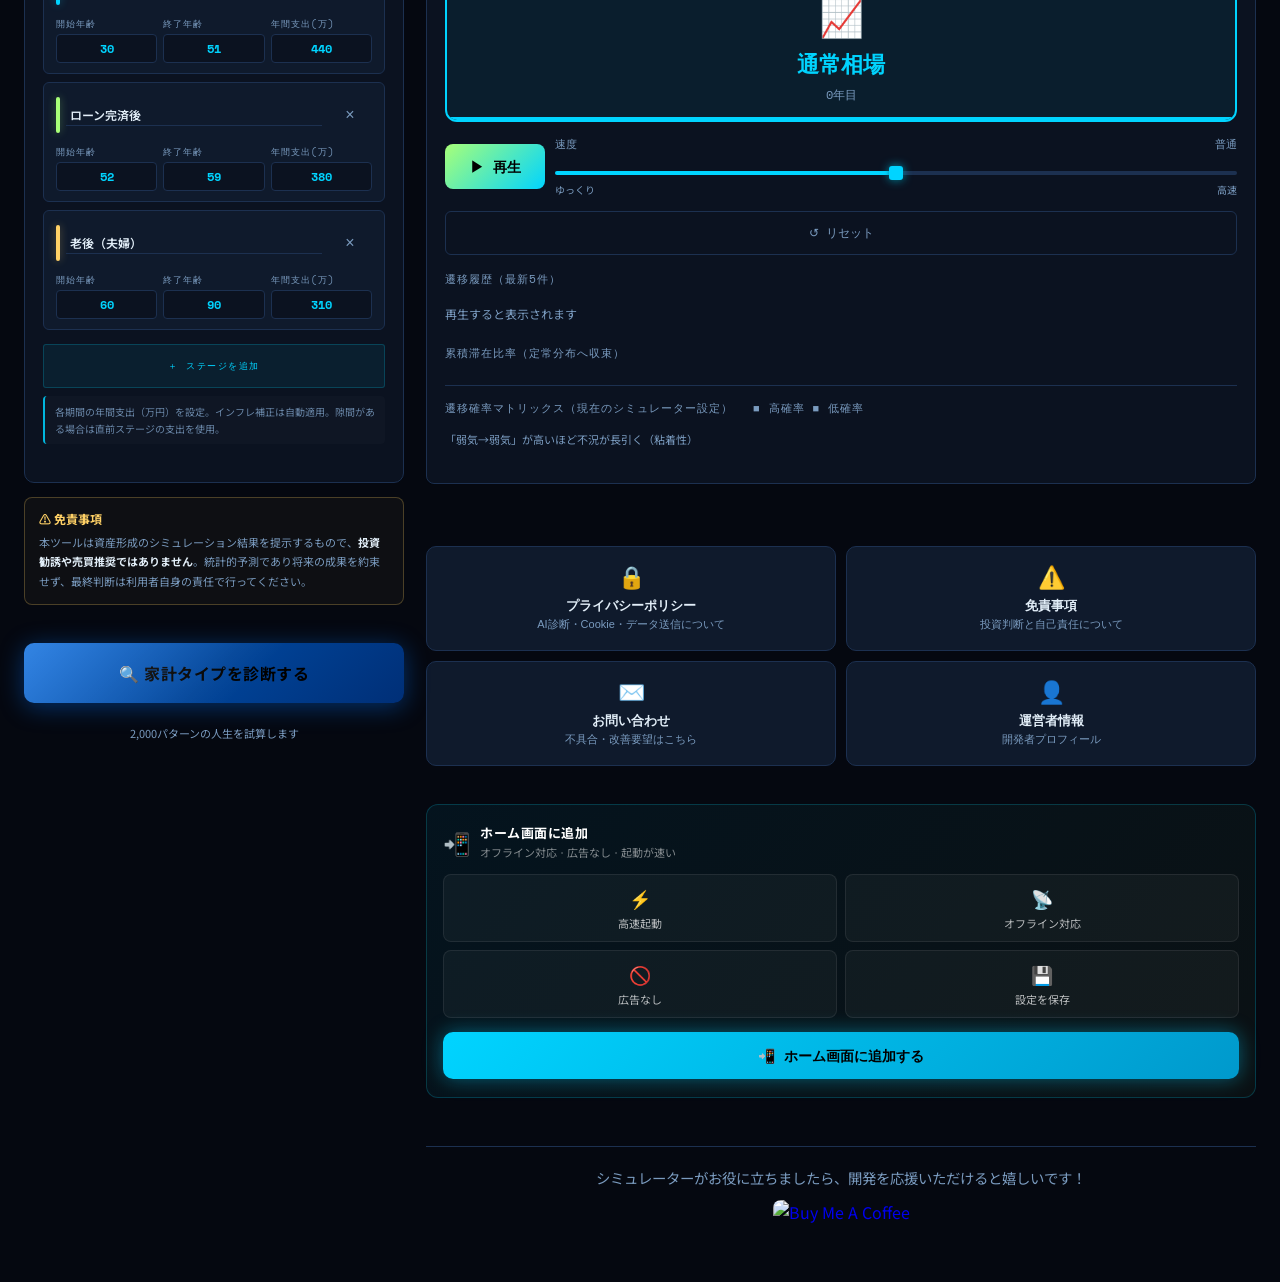
==== commit e34b4319: "Integrate AI diagnosis UI & server JSON output Combine front-end AI diagnosis into the diagnosis pan" ====
--- a/index.html
+++ b/index.html
@@ -947,6 +947,9 @@
         </div>
       </div>
 
+      <!-- ② 家計タイプ診断パネル (初心者・通常) -->
+      <div id="diagnosis-panel" style="display:none;margin-bottom:16px;"></div>
+
       <!-- ② 家計タイプ診断パネル -->
       <div id="diagnosis-panel" style="display:none;margin-bottom:16px;"></div>
 
@@ -1764,7 +1767,7 @@
       <button onclick="openModal('privacy')" class="footer-modal-btn privacy">
         <div style="font-size:22px;margin-bottom:6px;">🔒</div>
         <div style="font-size:13px;font-weight:700;color:var(--text);margin-bottom:2px;">プライバシーポリシー</div>
-        <div style="font-size:11px;color:var(--text-dim);">AdSense・Cookieについて</div>
+        <div style="font-size:11px;color:var(--text-dim);">AI診断・Cookie・データ送信について</div>
       </button>
 
       <button onclick="openModal('disclaimer')" class="footer-modal-btn disclaimer">
@@ -1919,6 +1922,100 @@
 <script src="./advisor.js"></script>
 <script src="./compare.js"></script>
 <script>
+// ── プライバシーポリシー上書き（AI診断による外部送信を追記）────────
+// ui.js / app.js の openModal('privacy') を wrap して
+// AI診断サーバー送信に関する条項を追加した最新版を表示する
+(function() {
+  var _origOpenModal = null;
+  var PRIVACY_HTML = `
+<div style="color:var(--text,#c8d8e8);font-family:'Noto Sans JP',sans-serif;line-height:1.8;">
+  <h2 style="font-size:18px;font-weight:800;margin-bottom:4px;color:#00d4ff;">🔒 プライバシーポリシー</h2>
+  <p style="font-size:11px;color:var(--text-dim);margin-bottom:20px;">最終更新日：2025年6月</p>
+
+  <section style="margin-bottom:22px;">
+    <h3 style="font-size:13px;font-weight:700;color:#a8ff78;margin-bottom:8px;border-bottom:1px solid rgba(168,255,120,.2);padding-bottom:6px;">1. 基本方針</h3>
+    <p style="font-size:13px;color:var(--text-mid);">本アプリ「FLOW | 資産シミュレーター」（以下「本サービス」）は、ユーザーのプライバシーを尊重し、個人情報の適切な取り扱いに努めます。本ポリシーは、本サービスが収集・利用・送信するデータについて説明します。</p>
+  </section>
+
+  <section style="margin-bottom:22px;">
+    <h3 style="font-size:13px;font-weight:700;color:#ffd166;margin-bottom:8px;border-bottom:1px solid rgba(255,209,102,.2);padding-bottom:6px;">2. AI深層診断における外部サーバーへのデータ送信 ⚠️</h3>
+    <p style="font-size:13px;color:var(--text-mid);margin-bottom:10px;">本サービスの「AI深層診断」機能を使用した場合、以下のシミュレーション結果データが外部サーバーへ送信されます。</p>
+    <div style="background:rgba(255,209,102,.06);border:1px solid rgba(255,209,102,.2);border-radius:8px;padding:12px;margin-bottom:10px;">
+      <p style="font-size:12px;font-weight:700;color:#ffd166;margin-bottom:8px;">📤 送信されるデータ</p>
+      <ul style="font-size:12px;color:var(--text-mid);padding-left:16px;margin:0;line-height:2;">
+        <li>老後資産シミュレーションの成功率</li>
+        <li>65歳時点の推定資産額（万円単位）</li>
+        <li>老後必要額・過不足額（万円単位）</li>
+        <li>FIRE達成想定年齢</li>
+        <li>老後の月支出見込み額</li>
+      </ul>
+    </div>
+    <div style="background:rgba(0,212,255,.05);border:1px solid rgba(0,212,255,.15);border-radius:8px;padding:12px;margin-bottom:10px;">
+      <p style="font-size:12px;font-weight:700;color:#00d4ff;margin-bottom:8px;">🏠 送信先サーバー</p>
+      <p style="font-size:12px;color:var(--text-mid);margin:0;">本サービスが運営する専用APIサーバー（Render.com上でホスティング）<br>
+      <code style="font-size:11px;color:#00d4ff;background:rgba(0,0,0,.3);padding:2px 6px;border-radius:4px;">https://fire-simulator-mv3a.onrender.com</code></p>
+    </div>
+    <div style="background:rgba(168,255,120,.05);border:1px solid rgba(168,255,120,.15);border-radius:8px;padding:12px;">
+      <p style="font-size:12px;font-weight:700;color:#a8ff78;margin-bottom:8px;">✅ 送信されないデータ</p>
+      <ul style="font-size:12px;color:var(--text-mid);padding-left:16px;margin:0;line-height:2;">
+        <li>氏名・住所・メールアドレス等の個人を特定できる情報</li>
+        <li>実際の金融口座情報・証券情報</li>
+        <li>ユーザーIDや端末識別子</li>
+      </ul>
+    </div>
+  </section>
+
+  <section style="margin-bottom:22px;">
+    <h3 style="font-size:13px;font-weight:700;color:#b388ff;margin-bottom:8px;border-bottom:1px solid rgba(179,136,255,.2);padding-bottom:6px;">3. AI処理（Google Gemini API）</h3>
+    <p style="font-size:13px;color:var(--text-mid);">AI診断の生成には、Google LLC が提供する Gemini API を使用しています。上記の送信データは本サービスのAPIサーバーを経由してGemini APIに渡され、診断テキストの生成に使用されます。Googleのデータ処理については <a href="https://policies.google.com/privacy" target="_blank" rel="noopener" style="color:#00d4ff;">Google プライバシーポリシー</a> をご参照ください。</p>
+  </section>
+
+  <section style="margin-bottom:22px;">
+    <h3 style="font-size:13px;font-weight:700;color:#a8ff78;margin-bottom:8px;border-bottom:1px solid rgba(168,255,120,.2);padding-bottom:6px;">4. Cookie・ローカルストレージ</h3>
+    <p style="font-size:13px;color:var(--text-mid);">本サービスはシミュレーション設定の保存にブラウザのローカルストレージ（localStorage）を使用します。これらのデータは端末内にのみ保存され、外部に送信されません。</p>
+  </section>
+
+  <section style="margin-bottom:22px;">
+    <h3 style="font-size:13px;font-weight:700;color:#a8ff78;margin-bottom:8px;border-bottom:1px solid rgba(168,255,120,.2);padding-bottom:6px;">5. データの保持・削除</h3>
+    <p style="font-size:13px;color:var(--text-mid);">AI診断のために送信されたデータは、診断結果の生成後にサーバー上で保持されません。ローカルストレージのデータはブラウザの「キャッシュ・サイトデータを削除」で消去できます。</p>
+  </section>
+
+  <section style="margin-bottom:22px;">
+    <h3 style="font-size:13px;font-weight:700;color:#a8ff78;margin-bottom:8px;border-bottom:1px solid rgba(168,255,120,.2);padding-bottom:6px;">6. お問い合わせ</h3>
+    <p style="font-size:13px;color:var(--text-mid);">本ポリシーに関するご質問はフッターの「お問い合わせ」よりご連絡ください。</p>
+  </section>
+
+  <p style="font-size:11px;color:var(--text-dim);text-align:center;border-top:1px solid rgba(255,255,255,.06);padding-top:16px;">本ポリシーは予告なく改定する場合があります。重要な変更がある場合はアプリ内でお知らせします。</p>
+</div>`;
+
+  function patchOpenModal() {
+    if (typeof window.openModal !== 'function') return;
+    if (window.__privacyPatched) return;
+    _origOpenModal = window.openModal;
+    window.openModal = function(type) {
+      if (type === 'privacy') {
+        var modal   = document.getElementById('site-modal');
+        var content = document.getElementById('modal-content');
+        if (modal && content) {
+          content.innerHTML = PRIVACY_HTML;
+          modal.style.display = 'block';
+          document.body.style.overflow = 'hidden';
+        }
+        return;
+      }
+      _origOpenModal(type);
+    };
+    window.__privacyPatched = true;
+  }
+
+  // openModal が定義される前に呼ばれる可能性があるので
+  // DOMContentLoaded と即時の両方で試みる
+  patchOpenModal();
+  document.addEventListener('DOMContentLoaded', patchOpenModal);
+  // ui.js の読み込み完了を念のため待つ
+  window.addEventListener('load', patchOpenModal);
+})();
+
 // ── 初回ユーザー向けウェルカムUI表示制御 ──────────────────────────
 (function() {
   // ウェルカムバナー（localStorage に保存履歴がない && バナーを閉じていない場合のみ表示）
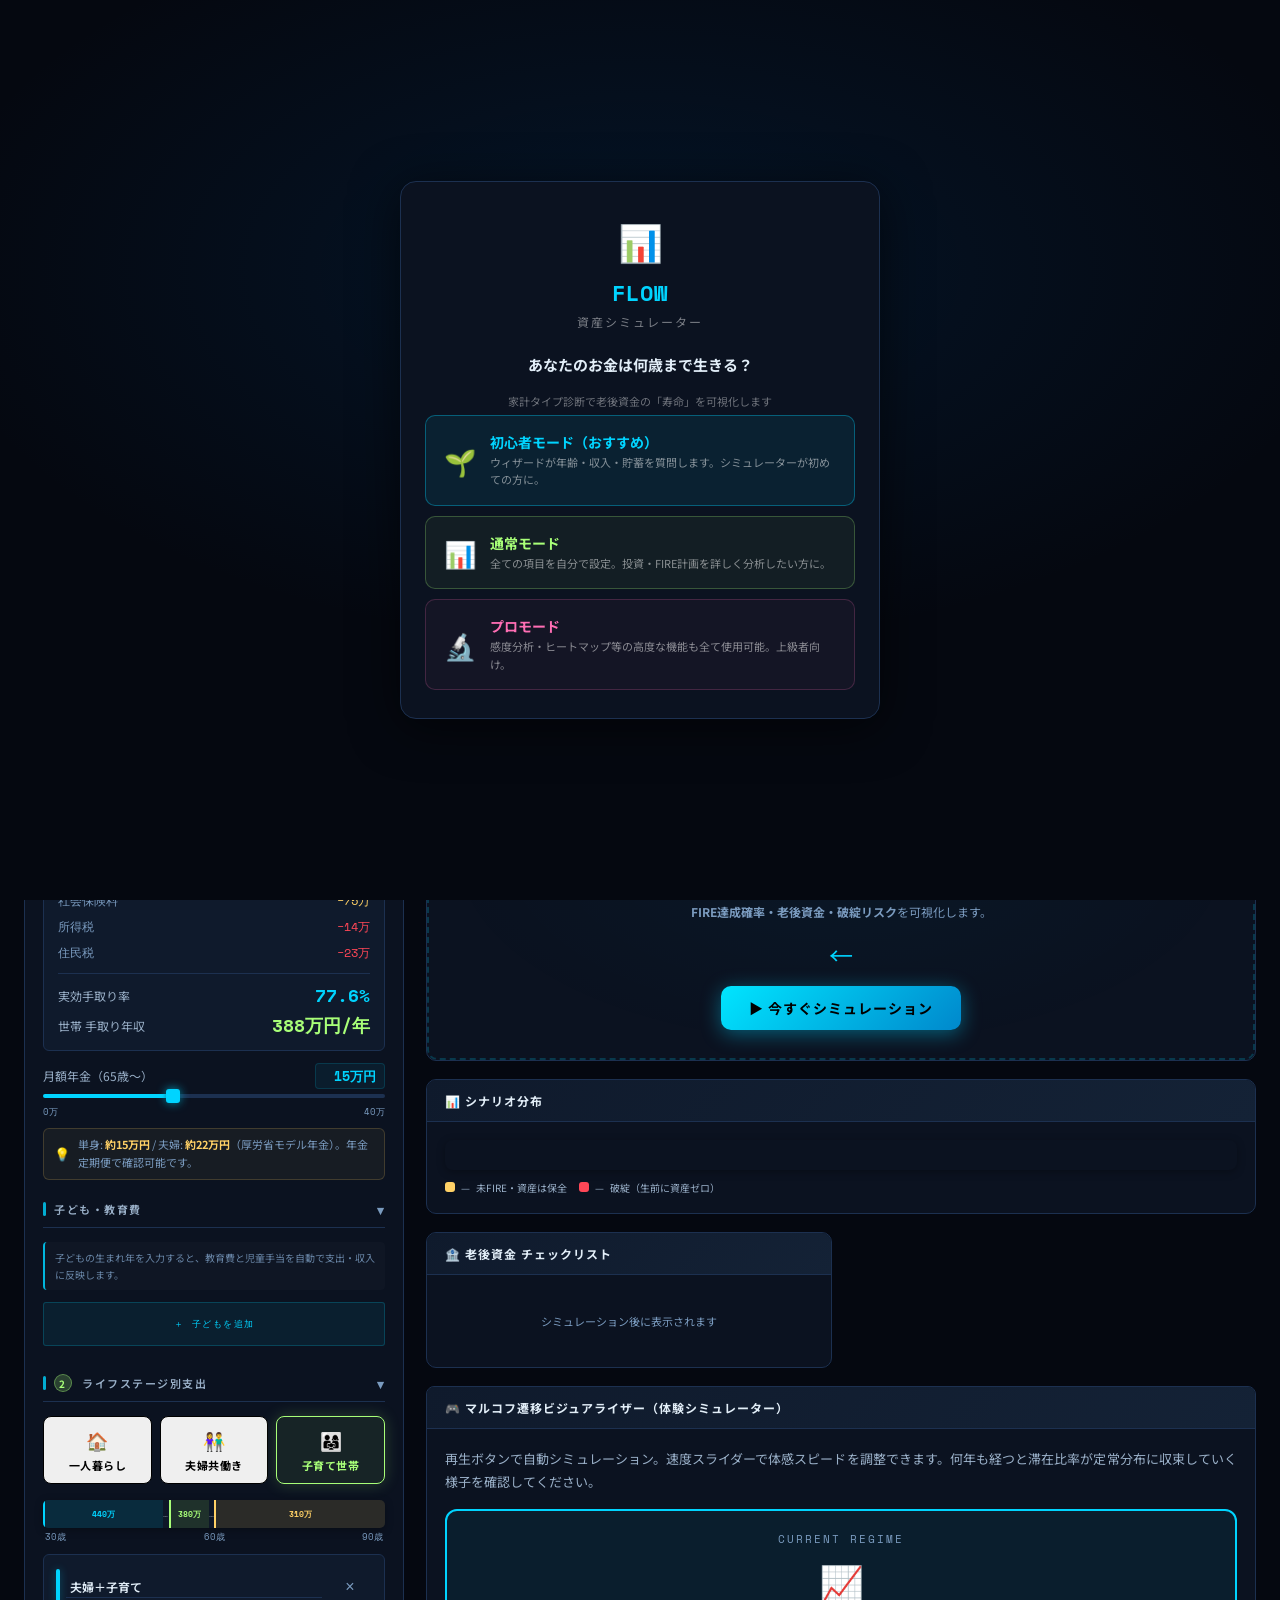
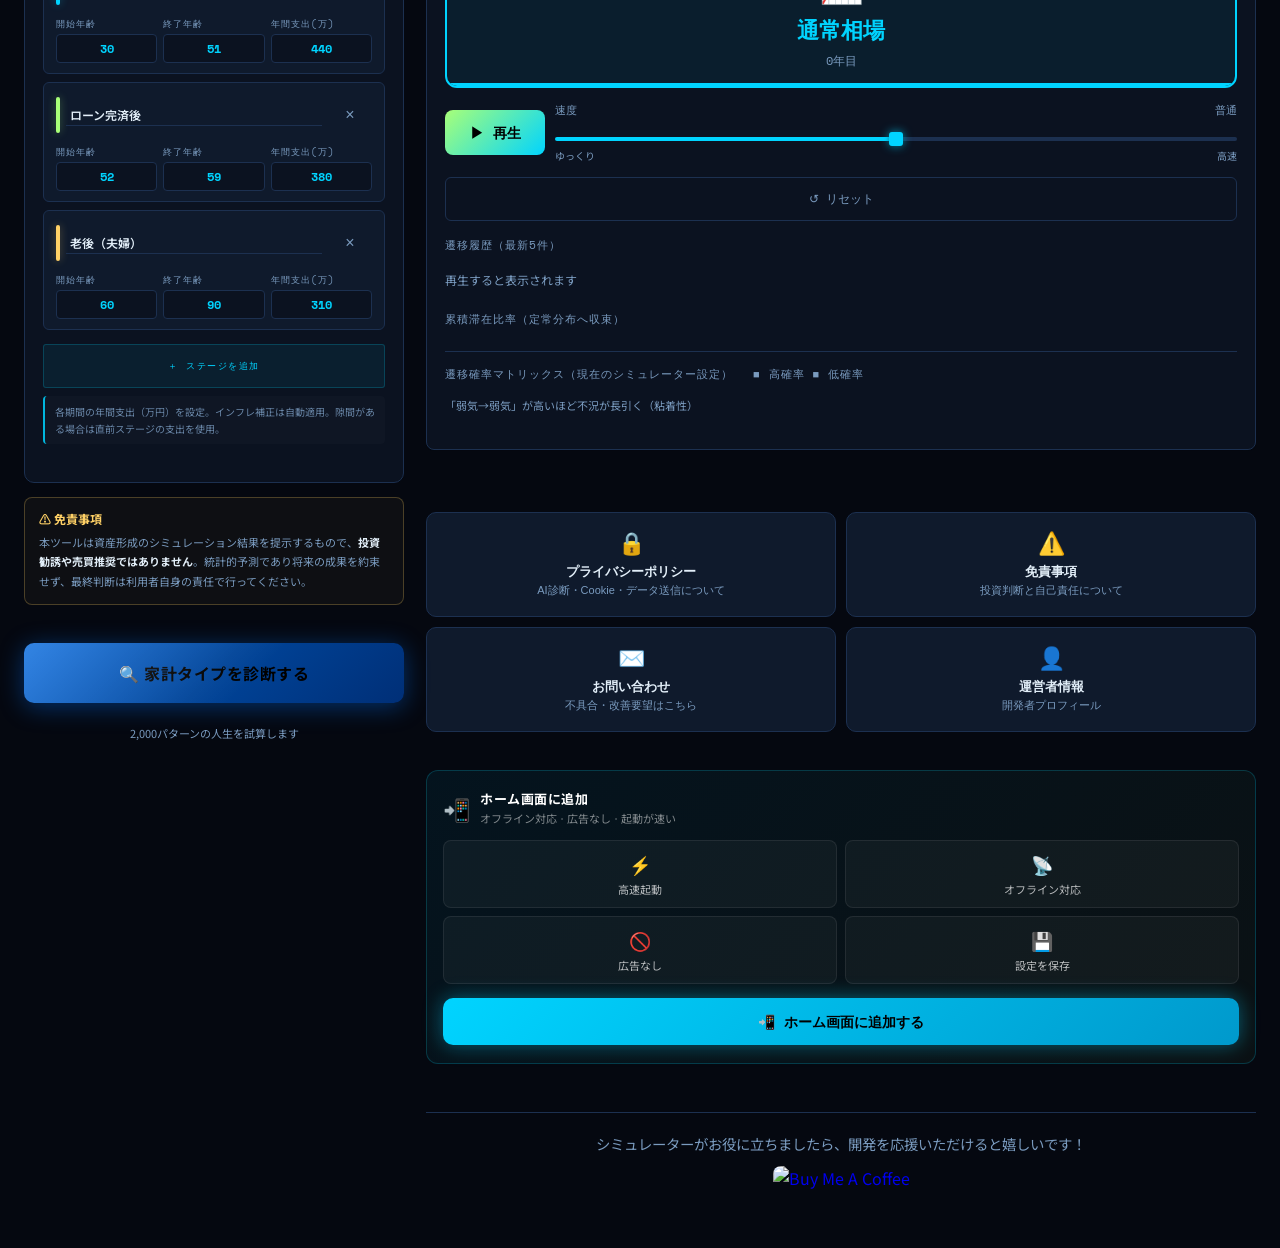
==== commit 96c03162: "Enhance life-card UI and AI response handling Revamp the life-card system and strengthen AI response" ====
--- a/index.html
+++ b/index.html
@@ -947,10 +947,7 @@
         </div>
       </div>
 
-      <!-- ② 家計タイプ診断パネル (初心者・通常) -->
-      <div id="diagnosis-panel" style="display:none;margin-bottom:16px;"></div>
-
-      <!-- ② 家計タイプ診断パネル -->
+      <!-- ② 家計タイプ診断パネル（家計タイプ診断 + AI深層診断 + 延命アイテム） -->
       <div id="diagnosis-panel" style="display:none;margin-bottom:16px;"></div>
 
       <!-- ② 初心者サマリー (legacy, hidden) -->
